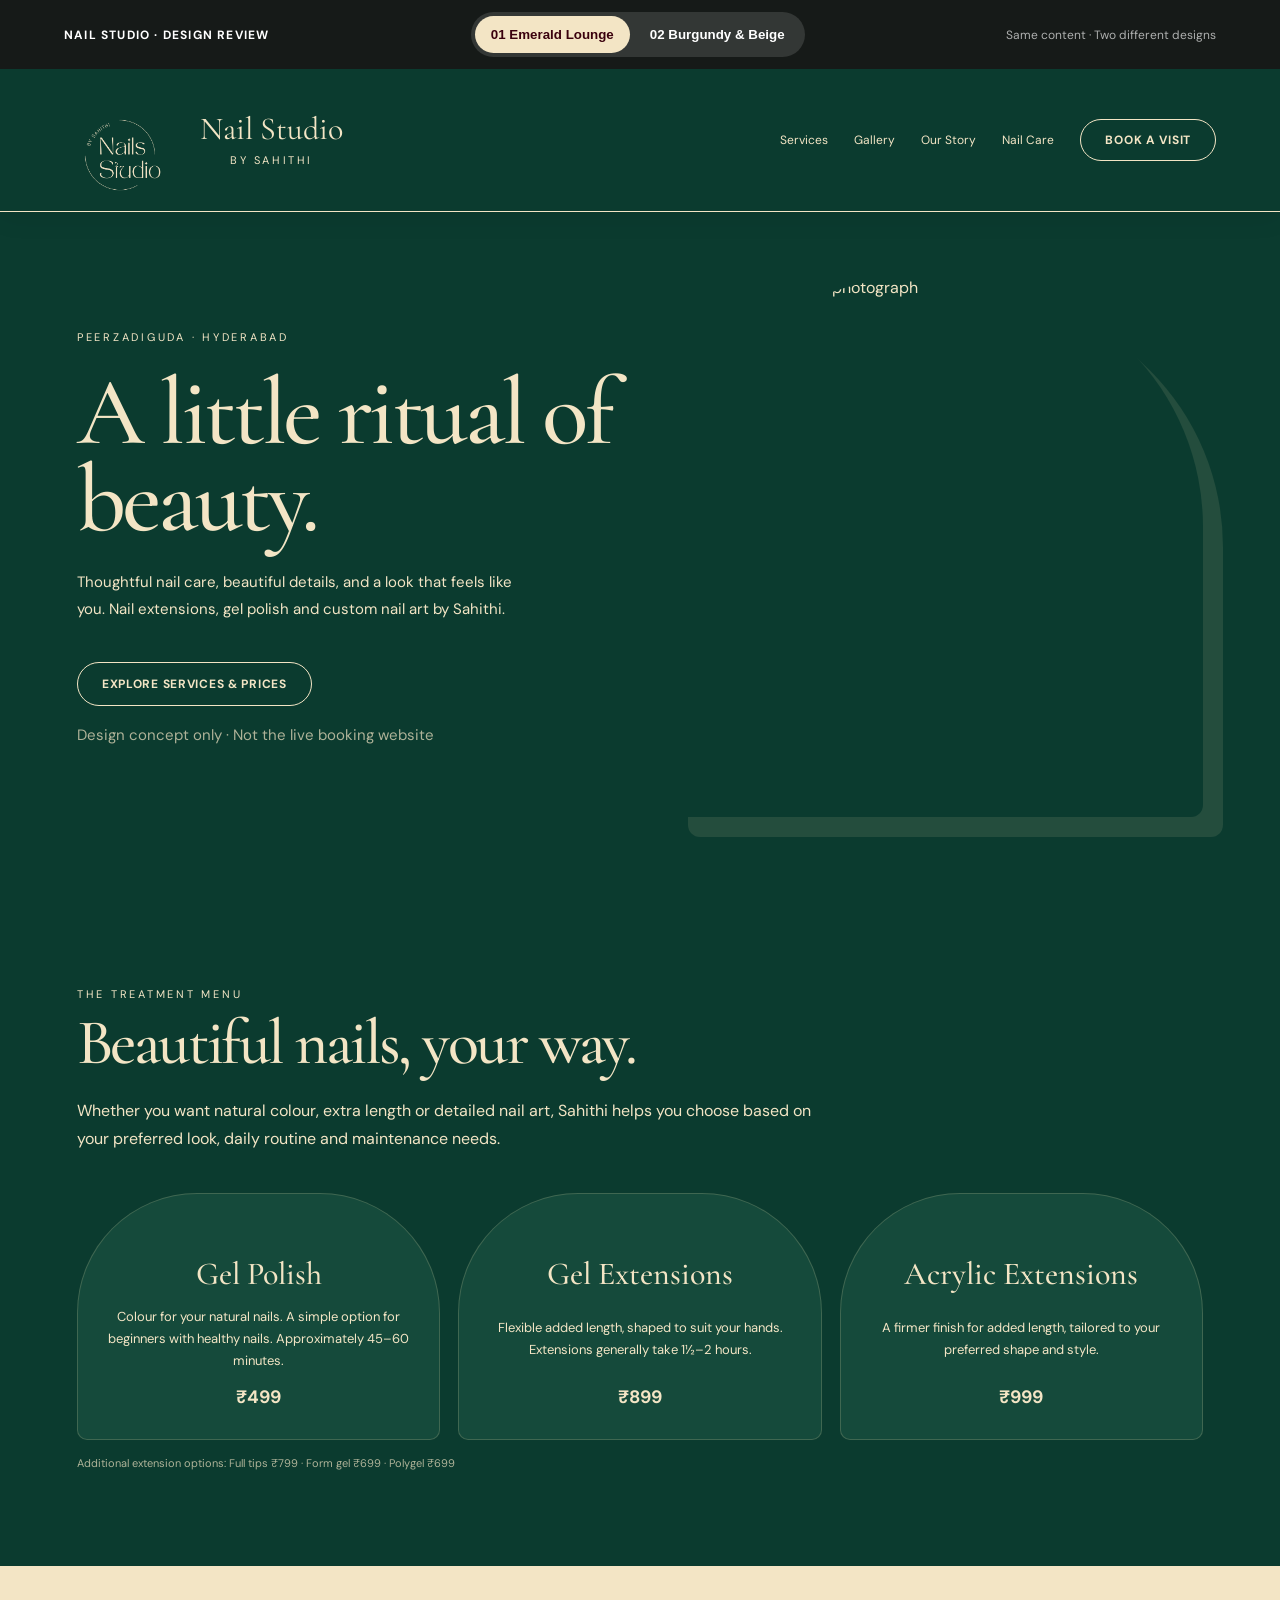
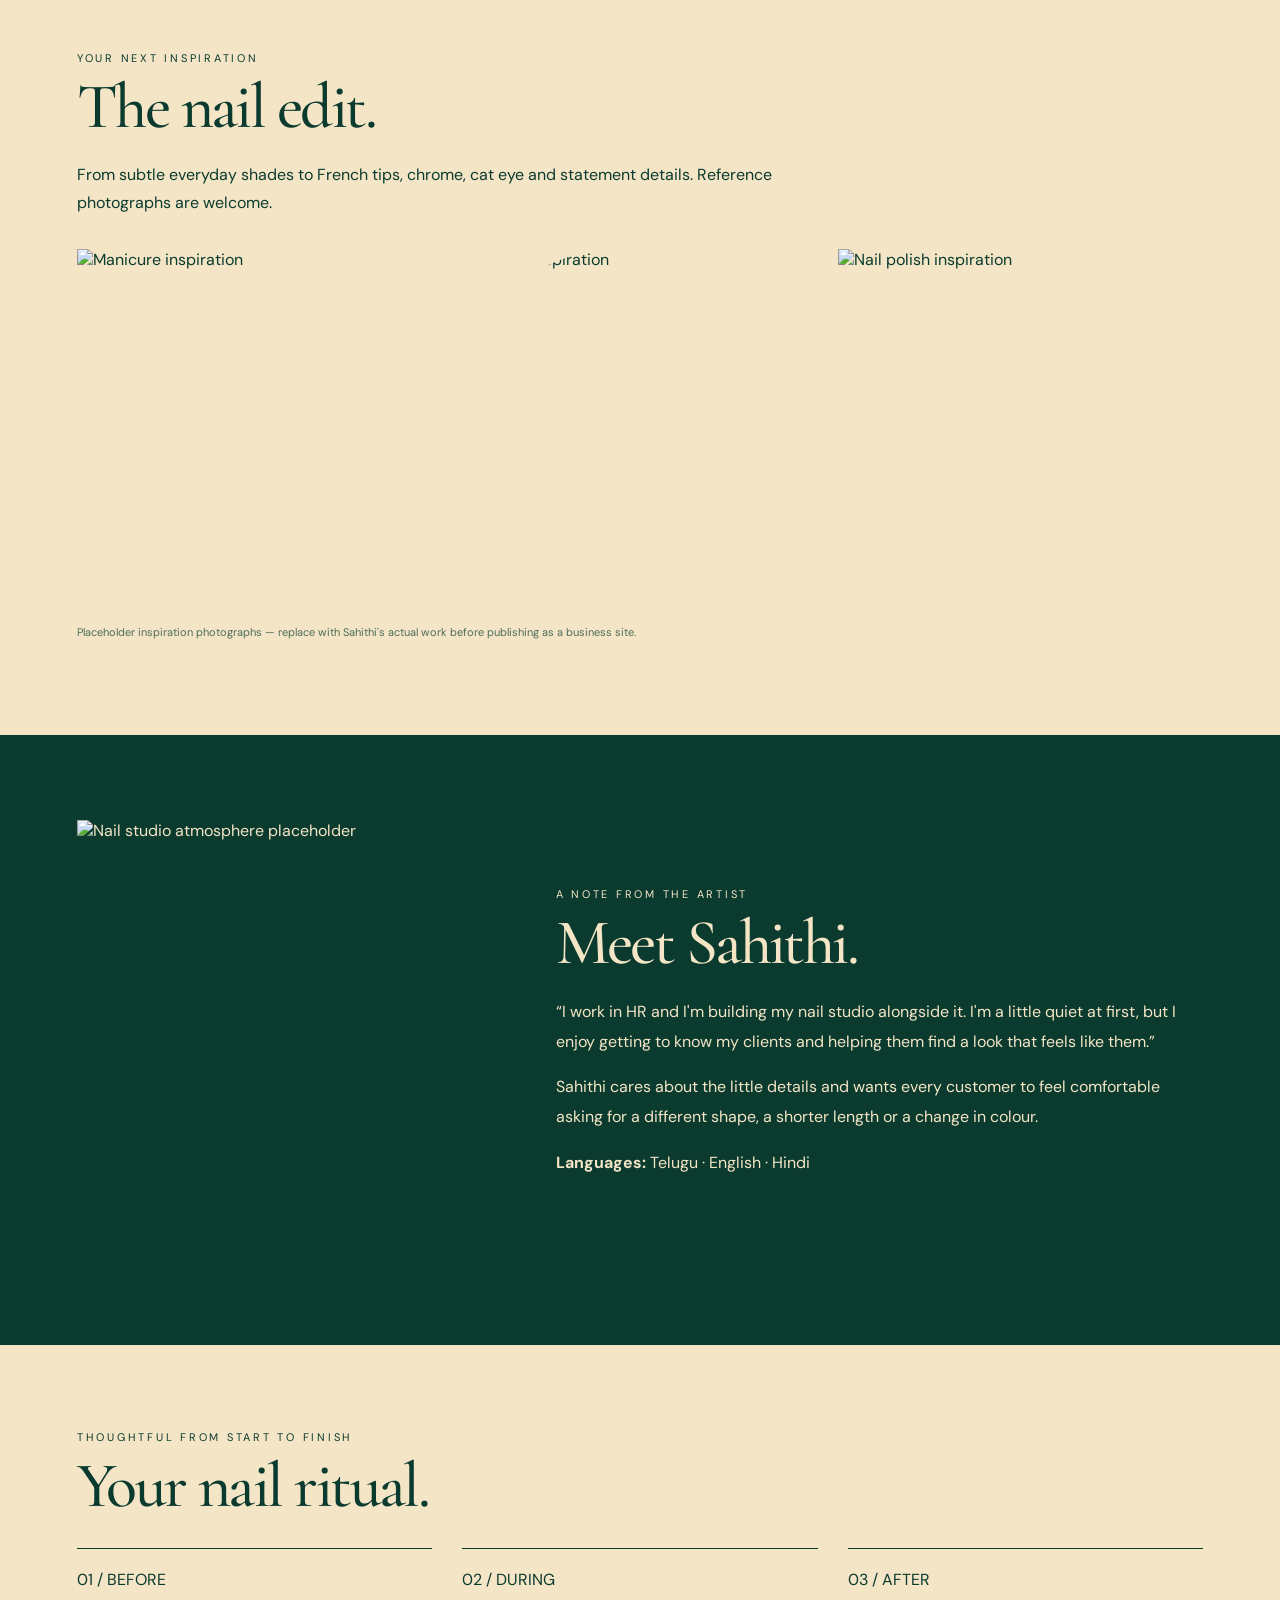
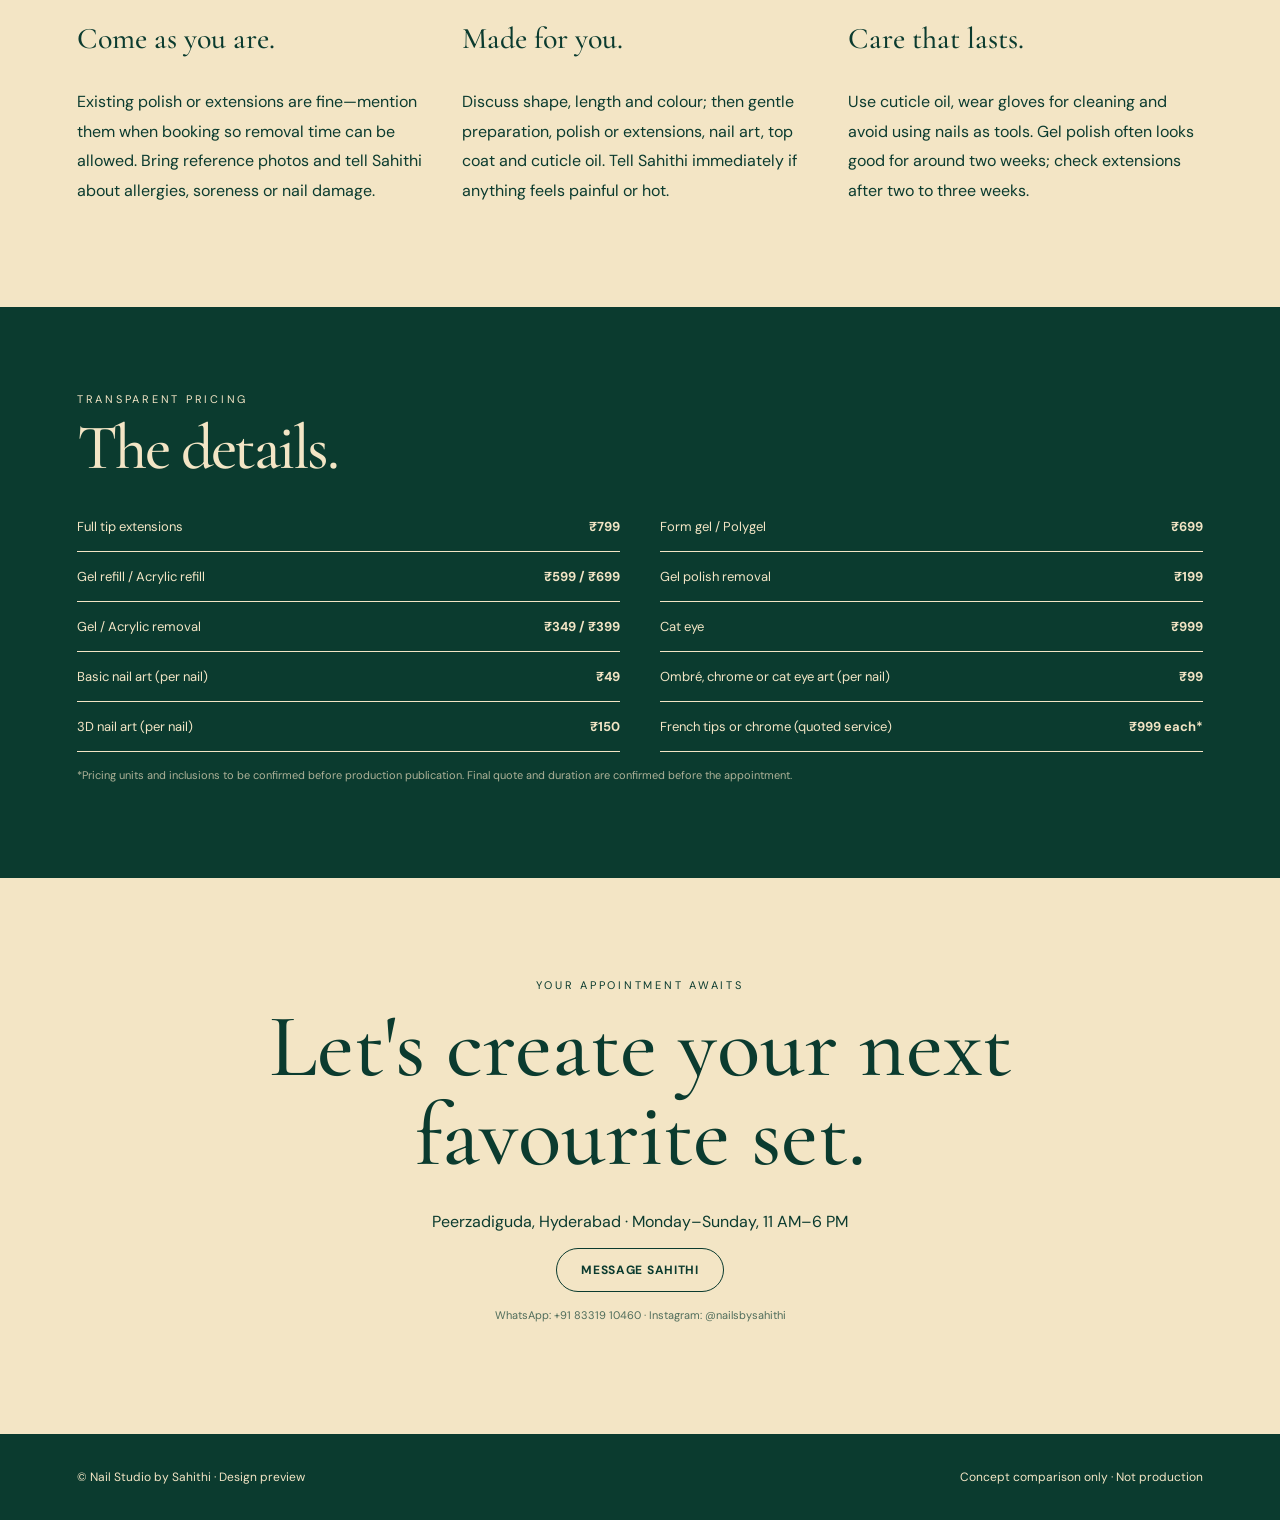
==== previews/index.html @ cab89ef7 "Make horizontal sticky header scale naturally with full logo size" ====
<!doctype html>
<html lang="en"><head><meta charset="utf-8"><meta name="viewport" content="width=device-width,initial-scale=1"><title>Nail Studio by Sahithi — Two Design Directions</title><link href="https://fonts.googleapis.com/css2?family=DM+Sans:wght@400;500;600;700&family=Manrope:wght@400;600;700&family=Cormorant+Garamond:wght@400;500;600;700&family=Playfair+Display:wght@400;500;600&display=swap" rel="stylesheet"><style>
:root{scroll-behavior:smooth}*{box-sizing:border-box}body{margin:0;font-family:'DM Sans',sans-serif}button,a{cursor:pointer}a{text-decoration:none;color:inherit}.toolbar{position:sticky;top:0;z-index:20;background:#161a18;color:#fff;display:flex;align-items:center;justify-content:space-between;gap:14px;padding:12px 5%;font-size:12px}.toolbar strong{letter-spacing:.1em}.switch{display:flex;background:#ffffff20;border-radius:40px;padding:4px;gap:4px}.switch button{border:0;border-radius:40px;padding:11px 16px;background:transparent;color:#fff;font-weight:600}.switch button.active{background:#f3e5c5;color:#3a010d}.notice{opacity:.65}.site{transition:background .3s;color:var(--ink);background:var(--bg)}.site.emerald{--bg:#0b3b2f;--ink:#f3e5c5;--surface:#154a3b;--accent:#fbe6b7;--contrast:#0b3b2f;--paper:#f3e5c5;--head:'Cormorant Garamond',serif}.site.burgundy{--bg:#f3e5c5;--ink:#560b19;--surface:#fbe6b7;--accent:#560b19;--contrast:#f3e5c5;--paper:#fbe6b7;--head:'Playfair Display',serif}.nav{position:sticky;top:60px;z-index:15;background:var(--bg);display:flex;align-items:center;justify-content:space-between;gap:16px;padding:30px 6%;min-height:112px;border-bottom:1px solid currentColor;box-shadow:0 7px 24px #00000012}.brand{display:flex;align-items:center;gap:14px;font-family:var(--head);font-size:32px;line-height:1}.brand-logo-frame{width:90px;height:90px;flex:none;overflow:visible;border-radius:50%;display:grid;place-items:center}.brand-logo{width:100%;height:100%;object-fit:contain;transform:none}.burgundy .brand-logo-frame{background:#560b19;border-radius:50%;padding:8px}.brand-text{display:block}.brand small{display:block;font:10px 'DM Sans',sans-serif;letter-spacing:.34em;text-align:center;margin-top:8px}.navlinks{display:flex;gap:26px;align-items:center;font-size:12px}.pill{display:inline-block;border:1px solid currentColor;border-radius:100px;padding:13px 24px;font-size:12px;font-weight:700;letter-spacing:.06em}.hero{display:grid;grid-template-columns:1fr 1fr;min-height:620px;align-items:center;gap:5%;padding:65px 6% 85px}.eyebrow{font-size:11px;letter-spacing:.25em;text-transform:uppercase}.hero h1{font-family:var(--head);font-weight:500;font-size:clamp(64px,7.5vw,130px);line-height:.9;letter-spacing:-.035em;margin:26px 0}.hero p{line-height:1.8;max-width:450px;font-size:15px}.hero img{width:100%;height:540px;object-fit:cover}.hero .pill{margin-top:24px}.emerald .hero img{border-radius:250px 250px 12px 12px;box-shadow:20px 20px 0 #fbe6b71a}.burgundy .hero{grid-template-columns:1.1fr .9fr}.burgundy .hero img{border-radius:160px 160px 0 0;transform:rotate(2deg)}.burgundy .hero h1{font-size:clamp(60px,6.5vw,110px)}.section{padding:85px 6%}.section h2{font:500 clamp(44px,5vw,80px)/1 var(--head);margin:10px 0 22px}.intro{max-width:750px;line-height:1.75}.cards{display:grid;grid-template-columns:repeat(3,1fr);gap:18px;margin-top:40px}.card{padding:30px;min-height:220px;background:var(--surface);display:flex;flex-direction:column;justify-content:space-between}.card h3{font:500 32px var(--head);margin:0}.card p{font-size:13px;line-height:1.7}.card b{font-size:18px}.emerald .card{border:1px solid #fbe6b72e;border-radius:120px 120px 10px 10px;text-align:center;padding-top:60px}.burgundy .card{border-left:3px solid #560b19}.contrast{background:var(--paper);color:var(--contrast)}.emerald .contrast{--contrast:#0b3b2f}.burgundy .contrast{--contrast:#560b19}.gallery{display:grid;grid-template-columns:1fr 1fr 1fr;gap:16px;margin-top:32px}.gallery img{width:100%;height:360px;object-fit:cover}.emerald .gallery img:nth-child(2){border-radius:160px 160px 0 0}.burgundy .gallery img:nth-child(2){margin-top:40px}.about{display:grid;grid-template-columns:.75fr 1.25fr;gap:8%;align-items:center}.about img{width:100%;height:440px;object-fit:cover}.about p,.guide p{line-height:1.85}.guide{display:grid;grid-template-columns:repeat(3,1fr);gap:30px;margin-top:30px}.guide article{border-top:1px solid currentColor;padding-top:20px}.guide h3{font:500 30px var(--head)}.price-table{display:grid;grid-template-columns:1fr 1fr;gap:0 40px}.price-table div{padding:16px 0;border-bottom:1px solid currentColor;display:flex;justify-content:space-between;gap:15px;font-size:13px}.cta{text-align:center;padding:100px 6%}.cta h2{font:500 clamp(55px,7vw,110px)/1 var(--head);margin:10px auto 30px;max-width:850px}.footer{padding:35px 6%;border-top:1px solid currentColor;display:flex;justify-content:space-between;font-size:12px;gap:20px}.emerald .pill:hover{background:#fbe6b7;color:#0b3b2f}.burgundy .pill:hover{background:#560b19;color:#f3e5c5}.emerald .section h2{letter-spacing:-.04em}.burgundy .eyebrow{font-weight:700}.burgundy .section h2{letter-spacing:-.06em}.preview-note{font-size:11px;opacity:.7;margin-top:16px}@media(max-width:760px){.toolbar{flex-wrap:wrap;justify-content:center}.notice{display:none}.navlinks a:not(.pill){display:none}.nav{top:94px;padding:14px 5%;min-height:112px}.brand{font-size:23px;gap:8px}.brand-logo-frame{width:82px;height:82px}.brand-logo{transform:none}.hero{grid-template-columns:1fr!important;padding:50px 5%;gap:35px}.hero h1{font-size:66px!important}.hero img{height:400px;transform:none!important}.section{padding:60px 5%}.cards,.gallery,.guide,.price-table,.about{grid-template-columns:1fr}.gallery img{height:300px}.gallery img:nth-child(2){margin:0}.footer{flex-direction:column}.card{min-height:170px}.emerald .card{border-radius:40px 40px 8px 8px;padding-top:25px}.about img{height:320px}}
.brand-logo-frame{width:116px;height:116px;flex:none;overflow:visible;display:grid;place-items:center;border-radius:50%}.brand-logo{display:block;width:100%;height:100%;object-fit:contain;transform:none}.burgundy .brand-logo-frame{background:#560b19;padding:10px}.nav{min-height:150px}.brand{gap:18px}@media(max-width:760px){.nav{top:94px;display:flex;flex-direction:column;justify-content:center;align-items:center;gap:16px;padding:20px 5% 24px;min-height:0}.brand{display:flex;flex-direction:column;align-items:center;gap:10px;text-align:center;font-size:27px}.brand-logo-frame{width:150px;height:150px}.brand-text{text-align:center}.brand small{text-align:center;margin-top:8px}.navlinks{display:flex;justify-content:center;width:100%}.navlinks .pill{padding:12px 28px;white-space:nowrap}.burgundy .brand-logo-frame{padding:12px}.site .hero{scroll-margin-top:110px}}/* Header proportions: logo is the sizing reference */.site .nav{position:sticky;top:0;z-index:15;display:flex;flex-direction:row;align-items:center;justify-content:space-between;gap:clamp(8px,2vw,22px);height:auto;min-height:0;padding:12px 5%;background:var(--bg)}.site .brand{display:flex;flex-direction:row;align-items:center;gap:clamp(8px,2vw,18px);min-width:0;text-align:left;font-size:clamp(19px,2.6vw,32px)}.site .brand-logo-frame{width:clamp(82px,10vw,118px);height:clamp(82px,10vw,118px);flex-shrink:0;display:grid;place-items:center;overflow:visible;border-radius:50%}.site .brand-logo{width:100%;height:100%;display:block;object-fit:contain;transform:none}.site .brand-text{display:block;min-width:0;text-align:left}.site .brand small{text-align:center;letter-spacing:.23em;font-size:clamp(8px,1vw,11px)}.site .navlinks{width:auto;display:flex;align-items:center;justify-content:flex-end;flex-shrink:0}.site .navlinks .pill{white-space:nowrap;padding:12px clamp(12px,2vw,24px);font-size:clamp(10px,1vw,12px)}.site.burgundy .brand-logo-frame{background:#560b19;padding:9px}@media(max-width:760px){.site .nav{padding:12px 4%;gap:8px}.site .brand{gap:8px;font-size:clamp(18px,4.6vw,25px)}.site .brand-logo-frame{width:clamp(76px,23vw,105px);height:clamp(76px,23vw,105px)}.site .brand small{font-size:8px;letter-spacing:.18em;margin-top:6px}.site .navlinks .pill{padding:11px 10px;font-size:10px;white-space:normal;max-width:118px;text-align:center;line-height:1.25}.site.burgundy .brand-logo-frame{padding:7px}}@media(max-width:390px){.site .brand{font-size:17px}.site .brand-logo-frame{width:74px;height:74px}.site .navlinks .pill{max-width:95px;padding:10px 7px}}</style></head><body><div class="toolbar"><strong>NAIL STUDIO · DESIGN REVIEW</strong><div class="switch"><button id="emerald" class="active" onclick="choose('emerald')">01 Emerald Lounge</button><button id="burgundy" onclick="choose('burgundy')">02 Burgundy & Beige</button></div><span class="notice">Same content · Two different designs</span></div><main id="site" class="site emerald">
<header class="nav"><a href="#top" class="brand"><span class="brand-logo-frame"><img class="brand-logo" src="assets/sahithi-logo.PNG" alt="Nail Studio by Sahithi logo" onerror="this.parentElement.style.display='none'"></span><span class="brand-text">Nail Studio<small>BY SAHITHI</small></span></a><nav class="navlinks"><a href="#services">Services</a><a href="#gallery">Gallery</a><a href="#about">Our Story</a><a href="#care">Nail Care</a><a class="pill" href="#booking">BOOK A VISIT</a></nav></header>
<section class="hero" id="top"><div><div class="eyebrow">Peerzadiguda · Hyderabad</div><h1 id="heroTitle">A little ritual of beauty.</h1><p>Thoughtful nail care, beautiful details, and a look that feels like you. Nail extensions, gel polish and custom nail art by Sahithi.</p><a class="pill" href="#services">EXPLORE SERVICES & PRICES</a><p class="preview-note">Design concept only · Not the live booking website</p></div><img id="heroImage" alt="Editorial nail design photograph" src="https://images.unsplash.com/photo-1604654894610-df63bc536371?w=1000&auto=format&fit=crop&q=85"></section>
<section class="section" id="services"><div class="eyebrow">The treatment menu</div><h2>Beautiful nails, your way.</h2><p class="intro">Whether you want natural colour, extra length or detailed nail art, Sahithi helps you choose based on your preferred look, daily routine and maintenance needs.</p><div class="cards"><article class="card"><h3>Gel Polish</h3><p>Colour for your natural nails. A simple option for beginners with healthy nails. Approximately 45–60 minutes.</p><b>₹499</b></article><article class="card"><h3>Gel Extensions</h3><p>Flexible added length, shaped to suit your hands. Extensions generally take 1½–2 hours.</p><b>₹899</b></article><article class="card"><h3>Acrylic Extensions</h3><p>A firmer finish for added length, tailored to your preferred shape and style.</p><b>₹999</b></article></div><p class="preview-note">Additional extension options: Full tips ₹799 · Form gel ₹699 · Polygel ₹699</p></section>
<section class="section contrast" id="gallery"><div class="eyebrow">Your next inspiration</div><h2>The nail edit.</h2><p class="intro">From subtle everyday shades to French tips, chrome, cat eye and statement details. Reference photographs are welcome.</p><div class="gallery"><img loading="lazy" alt="Manicure inspiration" src="https://images.unsplash.com/photo-1610992015732-2449b76344bc?w=700&auto=format&fit=crop&q=80"><img loading="lazy" alt="Nail art inspiration" src="https://images.unsplash.com/photo-1632345031435-8727f6897d53?w=700&auto=format&fit=crop&q=80"><img loading="lazy" alt="Nail polish inspiration" src="https://images.unsplash.com/photo-1604654894610-df63bc536371?w=700&auto=format&fit=crop&q=80"></div><p class="preview-note">Placeholder inspiration photographs — replace with Sahithi's actual work before publishing as a business site.</p></section>
<section class="section about" id="about"><img loading="lazy" alt="Nail studio atmosphere placeholder" src="https://images.unsplash.com/photo-1519014816548-bf5fe059798b?w=900&auto=format&fit=crop&q=80"><div><div class="eyebrow">A note from the artist</div><h2>Meet Sahithi.</h2><p>“I work in HR and I'm building my nail studio alongside it. I'm a little quiet at first, but I enjoy getting to know my clients and helping them find a look that feels like them.”</p><p>Sahithi cares about the little details and wants every customer to feel comfortable asking for a different shape, a shorter length or a change in colour.</p><p><strong>Languages:</strong> Telugu · English · Hindi</p></div></section>
<section class="section contrast" id="care"><div class="eyebrow">Thoughtful from start to finish</div><h2>Your nail ritual.</h2><div class="guide"><article><span>01 / BEFORE</span><h3>Come as you are.</h3><p>Existing polish or extensions are fine—mention them when booking so removal time can be allowed. Bring reference photos and tell Sahithi about allergies, soreness or nail damage.</p></article><article><span>02 / DURING</span><h3>Made for you.</h3><p>Discuss shape, length and colour; then gentle preparation, polish or extensions, nail art, top coat and cuticle oil. Tell Sahithi immediately if anything feels painful or hot.</p></article><article><span>03 / AFTER</span><h3>Care that lasts.</h3><p>Use cuticle oil, wear gloves for cleaning and avoid using nails as tools. Gel polish often looks good for around two weeks; check extensions after two to three weeks.</p></article></div></section>
<section class="section" id="prices"><div class="eyebrow">Transparent pricing</div><h2>The details.</h2><div class="price-table"><div><span>Full tip extensions</span><b>₹799</b></div><div><span>Form gel / Polygel</span><b>₹699</b></div><div><span>Gel refill / Acrylic refill</span><b>₹599 / ₹699</b></div><div><span>Gel polish removal</span><b>₹199</b></div><div><span>Gel / Acrylic removal</span><b>₹349 / ₹399</b></div><div><span>Cat eye</span><b>₹999</b></div><div><span>Basic nail art (per nail)</span><b>₹49</b></div><div><span>Ombré, chrome or cat eye art (per nail)</span><b>₹99</b></div><div><span>3D nail art (per nail)</span><b>₹150</b></div><div><span>French tips or chrome (quoted service)</span><b>₹999 each*</b></div></div><p class="preview-note">*Pricing units and inclusions to be confirmed before production publication. Final quote and duration are confirmed before the appointment.</p></section>
<section class="cta contrast" id="booking"><div class="eyebrow">Your appointment awaits</div><h2>Let's create your next favourite set.</h2><p>Peerzadiguda, Hyderabad · Monday–Sunday, 11 AM–6 PM</p><a class="pill" href="https://wa.me/918331910460?text=Hi%20Sahithi%2C%20I%27d%20like%20to%20enquire%20about%20a%20nail%20appointment." target="_blank" rel="noopener">MESSAGE SAHITHI</a><p class="preview-note">WhatsApp: +91 83319 10460 · Instagram: @nailsbysahithi</p></section>
<footer class="footer"><span>© Nail Studio by Sahithi · Design preview</span><span>Concept comparison only · Not production</span></footer></main><script>
function choose(theme){document.getElementById('site').className='site '+theme;document.getElementById('emerald').classList.toggle('active',theme==='emerald');document.getElementById('burgundy').classList.toggle('active',theme==='burgundy');document.getElementById('heroTitle').textContent=theme==='emerald'?'A little ritual of beauty.':'The art of beautiful nails.';document.getElementById('heroImage').src=theme==='emerald'?'https://images.unsplash.com/photo-1604654894610-df63bc536371?w=1000&auto=format&fit=crop&q=85':'https://images.unsplash.com/photo-1632345031435-8727f6897d53?w=1000&auto=format&fit=crop&q=85';location.hash=theme==='emerald'?'emerald-preview':'burgundy-preview';window.scrollTo({top:0,behavior:'smooth'})}if(location.hash.includes('burgundy'))choose('burgundy');
</script></body></html>
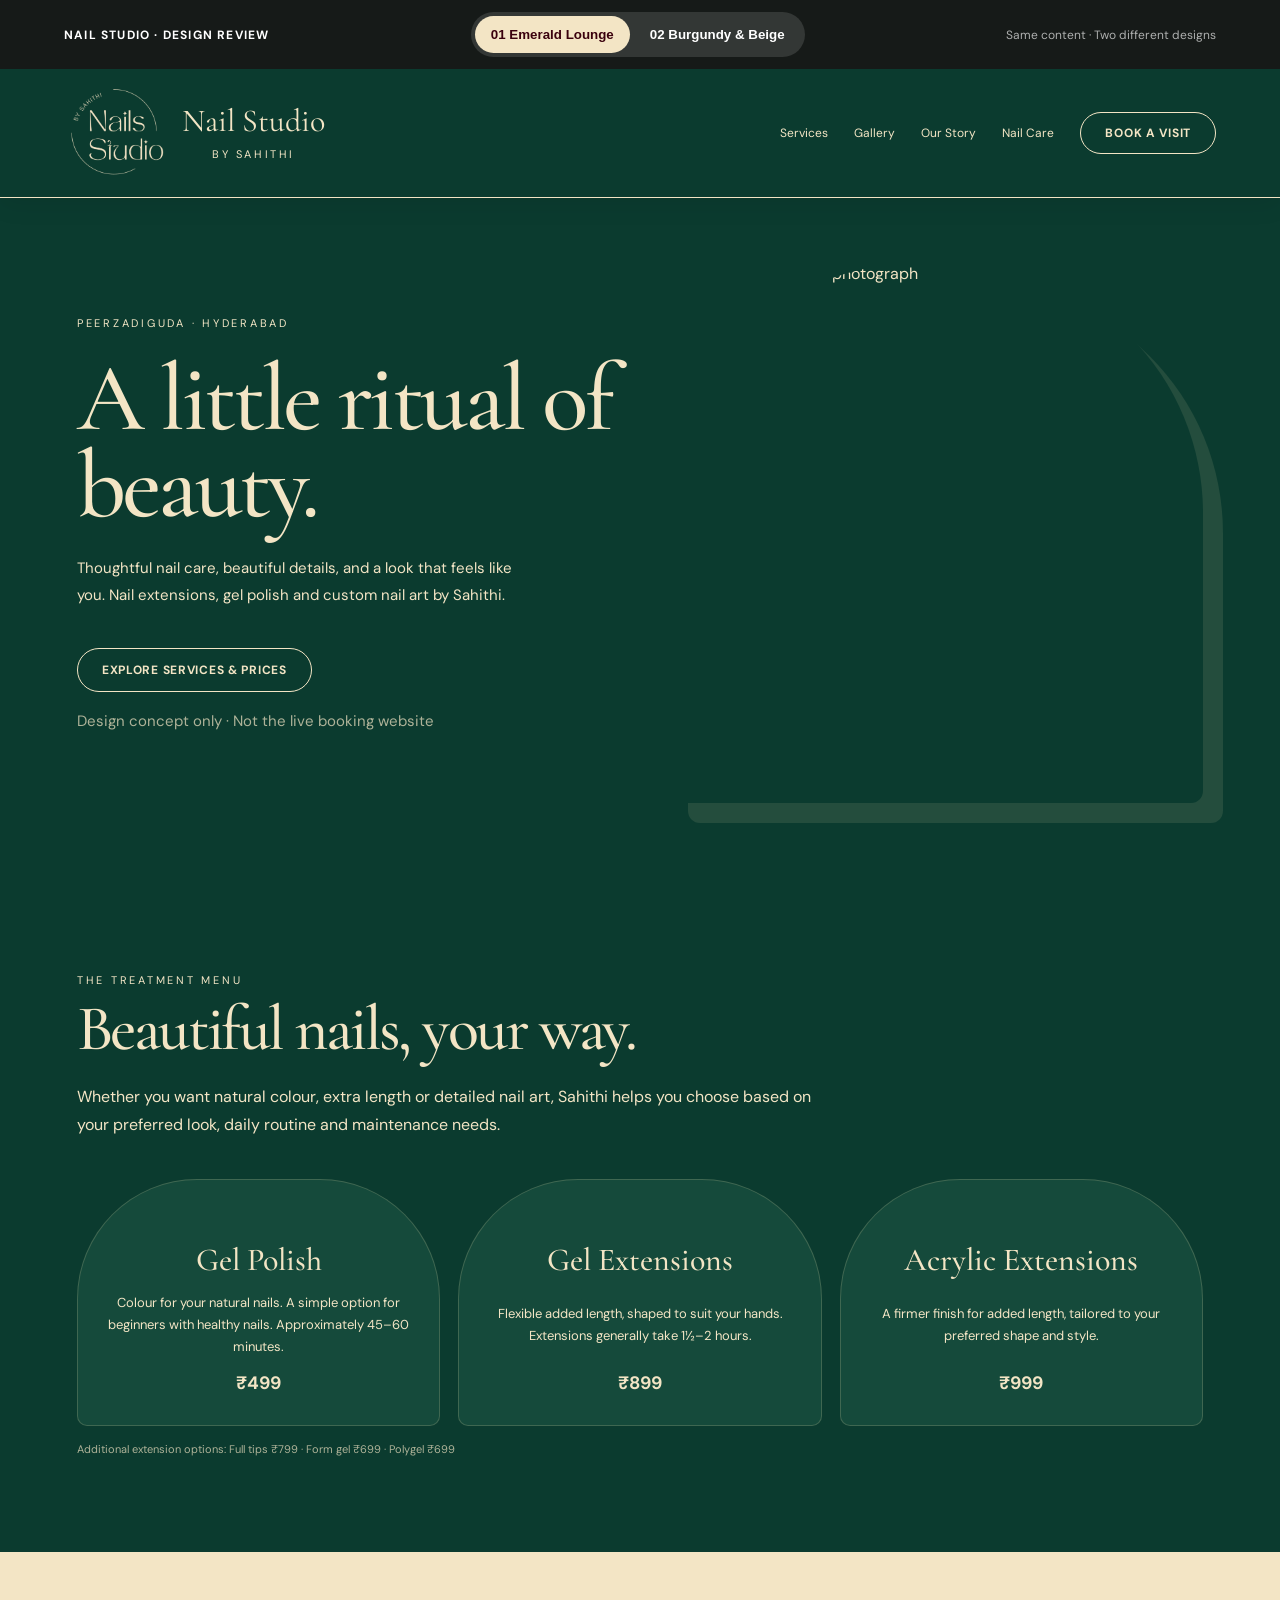
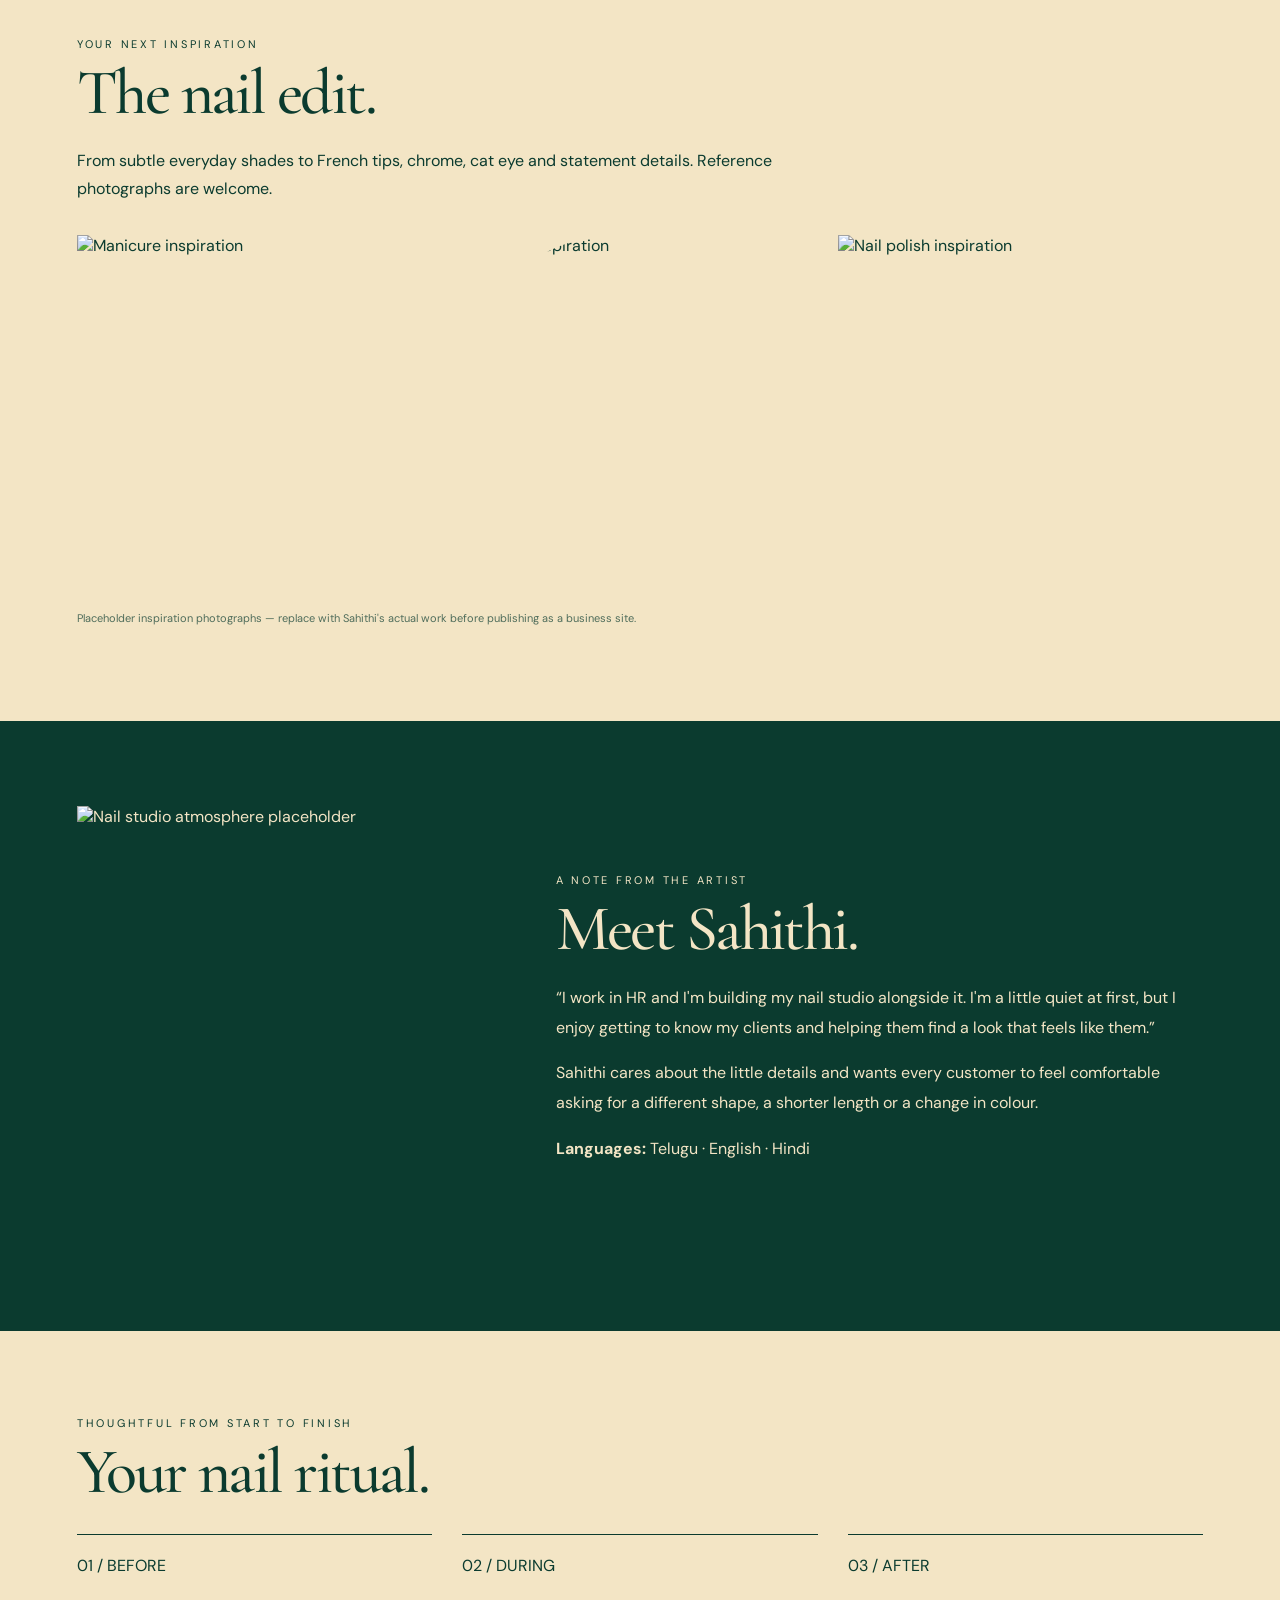
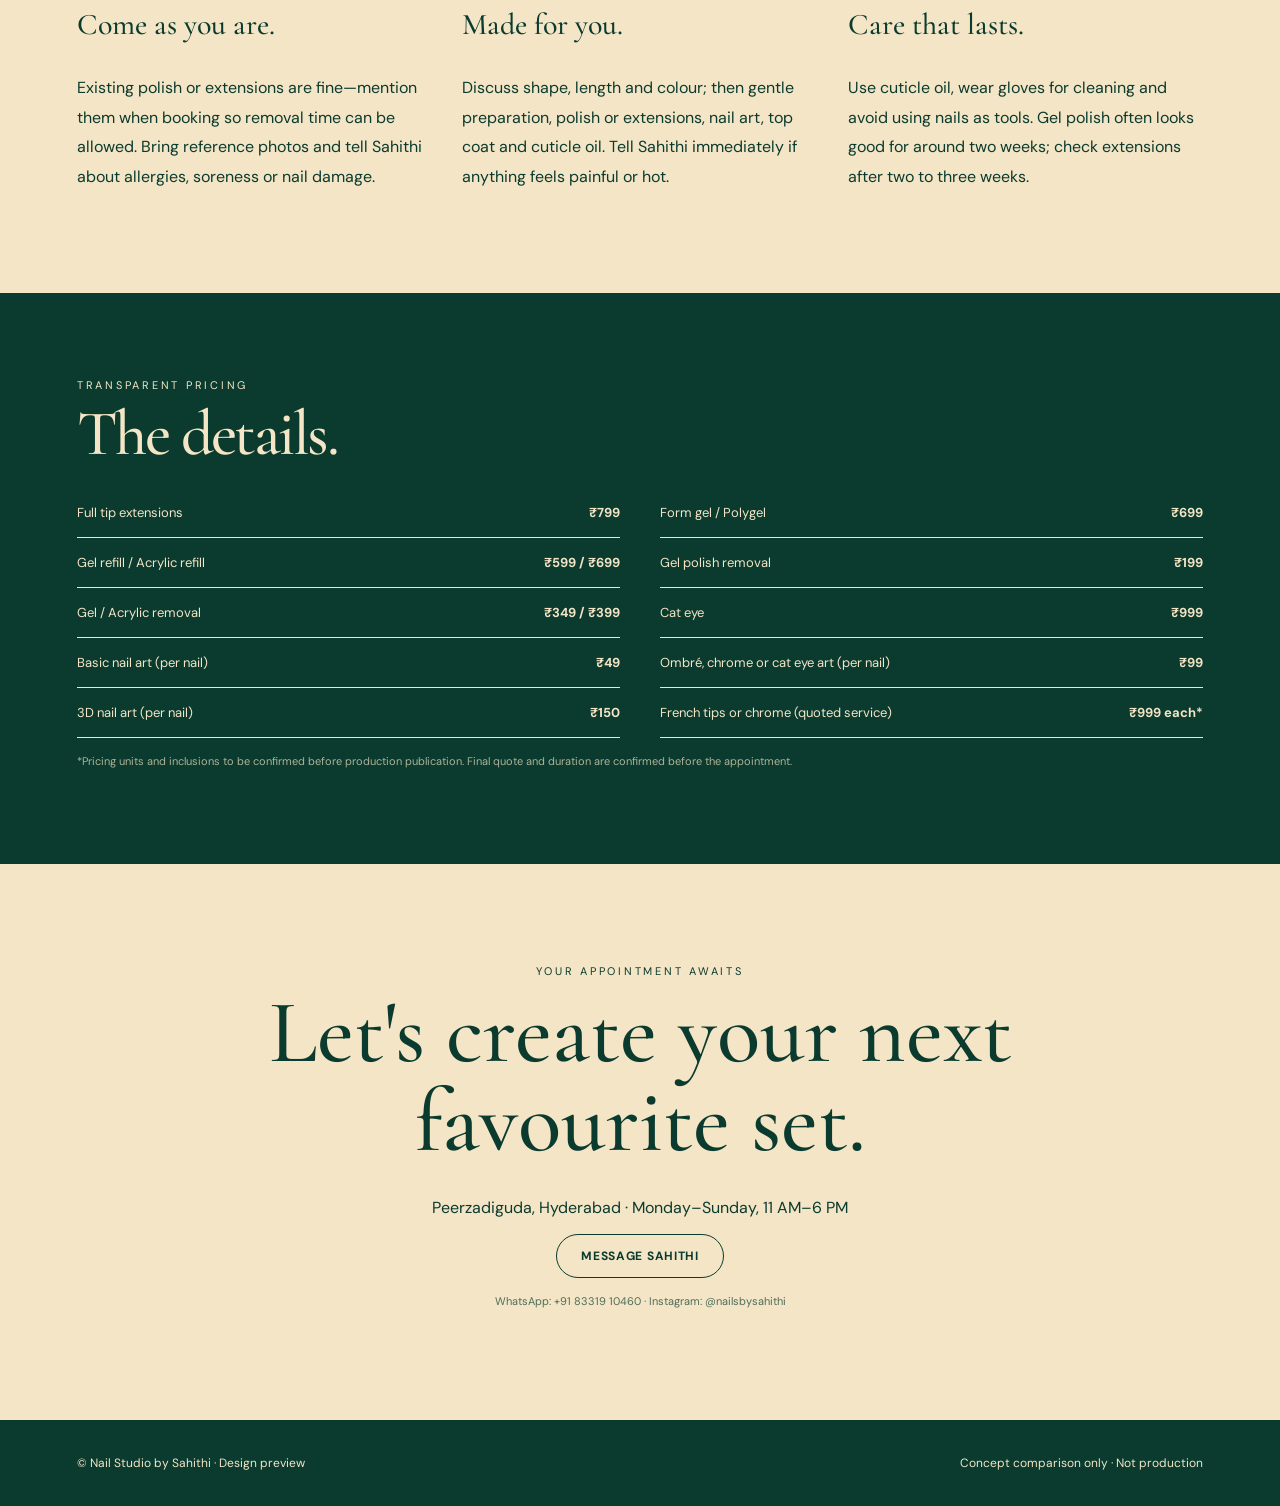
==== commit d1bb00aa: "Align logo and wordmark on same centered header axis" ====
--- a/previews/index.html
+++ b/previews/index.html
@@ -1,7 +1,7 @@
 <!doctype html>
 <html lang="en"><head><meta charset="utf-8"><meta name="viewport" content="width=device-width,initial-scale=1"><title>Nail Studio by Sahithi — Two Design Directions</title><link href="https://fonts.googleapis.com/css2?family=DM+Sans:wght@400;500;600;700&family=Manrope:wght@400;600;700&family=Cormorant+Garamond:wght@400;500;600;700&family=Playfair+Display:wght@400;500;600&display=swap" rel="stylesheet"><style>
 :root{scroll-behavior:smooth}*{box-sizing:border-box}body{margin:0;font-family:'DM Sans',sans-serif}button,a{cursor:pointer}a{text-decoration:none;color:inherit}.toolbar{position:sticky;top:0;z-index:20;background:#161a18;color:#fff;display:flex;align-items:center;justify-content:space-between;gap:14px;padding:12px 5%;font-size:12px}.toolbar strong{letter-spacing:.1em}.switch{display:flex;background:#ffffff20;border-radius:40px;padding:4px;gap:4px}.switch button{border:0;border-radius:40px;padding:11px 16px;background:transparent;color:#fff;font-weight:600}.switch button.active{background:#f3e5c5;color:#3a010d}.notice{opacity:.65}.site{transition:background .3s;color:var(--ink);background:var(--bg)}.site.emerald{--bg:#0b3b2f;--ink:#f3e5c5;--surface:#154a3b;--accent:#fbe6b7;--contrast:#0b3b2f;--paper:#f3e5c5;--head:'Cormorant Garamond',serif}.site.burgundy{--bg:#f3e5c5;--ink:#560b19;--surface:#fbe6b7;--accent:#560b19;--contrast:#f3e5c5;--paper:#fbe6b7;--head:'Playfair Display',serif}.nav{position:sticky;top:60px;z-index:15;background:var(--bg);display:flex;align-items:center;justify-content:space-between;gap:16px;padding:30px 6%;min-height:112px;border-bottom:1px solid currentColor;box-shadow:0 7px 24px #00000012}.brand{display:flex;align-items:center;gap:14px;font-family:var(--head);font-size:32px;line-height:1}.brand-logo-frame{width:90px;height:90px;flex:none;overflow:visible;border-radius:50%;display:grid;place-items:center}.brand-logo{width:100%;height:100%;object-fit:contain;transform:none}.burgundy .brand-logo-frame{background:#560b19;border-radius:50%;padding:8px}.brand-text{display:block}.brand small{display:block;font:10px 'DM Sans',sans-serif;letter-spacing:.34em;text-align:center;margin-top:8px}.navlinks{display:flex;gap:26px;align-items:center;font-size:12px}.pill{display:inline-block;border:1px solid currentColor;border-radius:100px;padding:13px 24px;font-size:12px;font-weight:700;letter-spacing:.06em}.hero{display:grid;grid-template-columns:1fr 1fr;min-height:620px;align-items:center;gap:5%;padding:65px 6% 85px}.eyebrow{font-size:11px;letter-spacing:.25em;text-transform:uppercase}.hero h1{font-family:var(--head);font-weight:500;font-size:clamp(64px,7.5vw,130px);line-height:.9;letter-spacing:-.035em;margin:26px 0}.hero p{line-height:1.8;max-width:450px;font-size:15px}.hero img{width:100%;height:540px;object-fit:cover}.hero .pill{margin-top:24px}.emerald .hero img{border-radius:250px 250px 12px 12px;box-shadow:20px 20px 0 #fbe6b71a}.burgundy .hero{grid-template-columns:1.1fr .9fr}.burgundy .hero img{border-radius:160px 160px 0 0;transform:rotate(2deg)}.burgundy .hero h1{font-size:clamp(60px,6.5vw,110px)}.section{padding:85px 6%}.section h2{font:500 clamp(44px,5vw,80px)/1 var(--head);margin:10px 0 22px}.intro{max-width:750px;line-height:1.75}.cards{display:grid;grid-template-columns:repeat(3,1fr);gap:18px;margin-top:40px}.card{padding:30px;min-height:220px;background:var(--surface);display:flex;flex-direction:column;justify-content:space-between}.card h3{font:500 32px var(--head);margin:0}.card p{font-size:13px;line-height:1.7}.card b{font-size:18px}.emerald .card{border:1px solid #fbe6b72e;border-radius:120px 120px 10px 10px;text-align:center;padding-top:60px}.burgundy .card{border-left:3px solid #560b19}.contrast{background:var(--paper);color:var(--contrast)}.emerald .contrast{--contrast:#0b3b2f}.burgundy .contrast{--contrast:#560b19}.gallery{display:grid;grid-template-columns:1fr 1fr 1fr;gap:16px;margin-top:32px}.gallery img{width:100%;height:360px;object-fit:cover}.emerald .gallery img:nth-child(2){border-radius:160px 160px 0 0}.burgundy .gallery img:nth-child(2){margin-top:40px}.about{display:grid;grid-template-columns:.75fr 1.25fr;gap:8%;align-items:center}.about img{width:100%;height:440px;object-fit:cover}.about p,.guide p{line-height:1.85}.guide{display:grid;grid-template-columns:repeat(3,1fr);gap:30px;margin-top:30px}.guide article{border-top:1px solid currentColor;padding-top:20px}.guide h3{font:500 30px var(--head)}.price-table{display:grid;grid-template-columns:1fr 1fr;gap:0 40px}.price-table div{padding:16px 0;border-bottom:1px solid currentColor;display:flex;justify-content:space-between;gap:15px;font-size:13px}.cta{text-align:center;padding:100px 6%}.cta h2{font:500 clamp(55px,7vw,110px)/1 var(--head);margin:10px auto 30px;max-width:850px}.footer{padding:35px 6%;border-top:1px solid currentColor;display:flex;justify-content:space-between;font-size:12px;gap:20px}.emerald .pill:hover{background:#fbe6b7;color:#0b3b2f}.burgundy .pill:hover{background:#560b19;color:#f3e5c5}.emerald .section h2{letter-spacing:-.04em}.burgundy .eyebrow{font-weight:700}.burgundy .section h2{letter-spacing:-.06em}.preview-note{font-size:11px;opacity:.7;margin-top:16px}@media(max-width:760px){.toolbar{flex-wrap:wrap;justify-content:center}.notice{display:none}.navlinks a:not(.pill){display:none}.nav{top:94px;padding:14px 5%;min-height:112px}.brand{font-size:23px;gap:8px}.brand-logo-frame{width:82px;height:82px}.brand-logo{transform:none}.hero{grid-template-columns:1fr!important;padding:50px 5%;gap:35px}.hero h1{font-size:66px!important}.hero img{height:400px;transform:none!important}.section{padding:60px 5%}.cards,.gallery,.guide,.price-table,.about{grid-template-columns:1fr}.gallery img{height:300px}.gallery img:nth-child(2){margin:0}.footer{flex-direction:column}.card{min-height:170px}.emerald .card{border-radius:40px 40px 8px 8px;padding-top:25px}.about img{height:320px}}
-.brand-logo-frame{width:116px;height:116px;flex:none;overflow:visible;display:grid;place-items:center;border-radius:50%}.brand-logo{display:block;width:100%;height:100%;object-fit:contain;transform:none}.burgundy .brand-logo-frame{background:#560b19;padding:10px}.nav{min-height:150px}.brand{gap:18px}@media(max-width:760px){.nav{top:94px;display:flex;flex-direction:column;justify-content:center;align-items:center;gap:16px;padding:20px 5% 24px;min-height:0}.brand{display:flex;flex-direction:column;align-items:center;gap:10px;text-align:center;font-size:27px}.brand-logo-frame{width:150px;height:150px}.brand-text{text-align:center}.brand small{text-align:center;margin-top:8px}.navlinks{display:flex;justify-content:center;width:100%}.navlinks .pill{padding:12px 28px;white-space:nowrap}.burgundy .brand-logo-frame{padding:12px}.site .hero{scroll-margin-top:110px}}/* Header proportions: logo is the sizing reference */.site .nav{position:sticky;top:0;z-index:15;display:flex;flex-direction:row;align-items:center;justify-content:space-between;gap:clamp(8px,2vw,22px);height:auto;min-height:0;padding:12px 5%;background:var(--bg)}.site .brand{display:flex;flex-direction:row;align-items:center;gap:clamp(8px,2vw,18px);min-width:0;text-align:left;font-size:clamp(19px,2.6vw,32px)}.site .brand-logo-frame{width:clamp(82px,10vw,118px);height:clamp(82px,10vw,118px);flex-shrink:0;display:grid;place-items:center;overflow:visible;border-radius:50%}.site .brand-logo{width:100%;height:100%;display:block;object-fit:contain;transform:none}.site .brand-text{display:block;min-width:0;text-align:left}.site .brand small{text-align:center;letter-spacing:.23em;font-size:clamp(8px,1vw,11px)}.site .navlinks{width:auto;display:flex;align-items:center;justify-content:flex-end;flex-shrink:0}.site .navlinks .pill{white-space:nowrap;padding:12px clamp(12px,2vw,24px);font-size:clamp(10px,1vw,12px)}.site.burgundy .brand-logo-frame{background:#560b19;padding:9px}@media(max-width:760px){.site .nav{padding:12px 4%;gap:8px}.site .brand{gap:8px;font-size:clamp(18px,4.6vw,25px)}.site .brand-logo-frame{width:clamp(76px,23vw,105px);height:clamp(76px,23vw,105px)}.site .brand small{font-size:8px;letter-spacing:.18em;margin-top:6px}.site .navlinks .pill{padding:11px 10px;font-size:10px;white-space:normal;max-width:118px;text-align:center;line-height:1.25}.site.burgundy .brand-logo-frame{padding:7px}}@media(max-width:390px){.site .brand{font-size:17px}.site .brand-logo-frame{width:74px;height:74px}.site .navlinks .pill{max-width:95px;padding:10px 7px}}</style></head><body><div class="toolbar"><strong>NAIL STUDIO · DESIGN REVIEW</strong><div class="switch"><button id="emerald" class="active" onclick="choose('emerald')">01 Emerald Lounge</button><button id="burgundy" onclick="choose('burgundy')">02 Burgundy & Beige</button></div><span class="notice">Same content · Two different designs</span></div><main id="site" class="site emerald">
+.brand-logo-frame{width:116px;height:116px;flex:none;overflow:visible;display:grid;place-items:center;border-radius:50%}.brand-logo{display:block;width:100%;height:100%;object-fit:contain;transform:none}.burgundy .brand-logo-frame{background:#560b19;padding:10px}.nav{min-height:150px}.brand{gap:18px}@media(max-width:760px){.nav{top:94px;display:flex;flex-direction:column;justify-content:center;align-items:center;gap:16px;padding:20px 5% 24px;min-height:0}.brand{display:flex;flex-direction:column;align-items:center;gap:10px;text-align:center;font-size:27px}.brand-logo-frame{width:150px;height:150px}.brand-text{text-align:center}.brand small{text-align:center;margin-top:8px}.navlinks{display:flex;justify-content:center;width:100%}.navlinks .pill{padding:12px 28px;white-space:nowrap}.burgundy .brand-logo-frame{padding:12px}.site .hero{scroll-margin-top:110px}}/* Header proportions: logo is the sizing reference */.site .nav{position:sticky;top:0;z-index:15;display:flex;flex-direction:row;align-items:center;justify-content:space-between;gap:clamp(8px,2vw,22px);height:auto;min-height:0;padding:12px 5%;background:var(--bg)}.site .brand{display:flex;flex-direction:row;align-items:center;gap:clamp(8px,2vw,18px);min-width:0;text-align:left;font-size:clamp(19px,2.6vw,32px)}.site .brand-logo-frame{width:clamp(82px,10vw,118px);height:clamp(82px,10vw,118px);flex-shrink:0;display:grid;place-items:center;overflow:visible;border-radius:50%}.site .brand-logo{width:100%;height:100%;display:block;object-fit:contain;transform:none}.site .brand-text{display:block;min-width:0;text-align:left}.site .brand small{text-align:center;letter-spacing:.23em;font-size:clamp(8px,1vw,11px)}.site .navlinks{width:auto;display:flex;align-items:center;justify-content:flex-end;flex-shrink:0}.site .navlinks .pill{white-space:nowrap;padding:12px clamp(12px,2vw,24px);font-size:clamp(10px,1vw,12px)}.site.burgundy .brand-logo-frame{background:#560b19;padding:9px}@media(max-width:760px){.site .nav{padding:12px 4%;gap:8px}.site .brand{gap:8px;font-size:clamp(18px,4.6vw,25px)}.site .brand-logo-frame{width:clamp(76px,23vw,105px);height:clamp(76px,23vw,105px)}.site .brand small{font-size:8px;letter-spacing:.18em;margin-top:6px}.site .navlinks .pill{padding:11px 10px;font-size:10px;white-space:normal;max-width:118px;text-align:center;line-height:1.25}.site.burgundy .brand-logo-frame{padding:7px}}@media(max-width:390px){.site .brand{font-size:17px}.site .brand-logo-frame{width:74px;height:74px}.site .navlinks .pill{max-width:95px;padding:10px 7px}}/* Alignment correction: image and title share one centered horizontal axis. */.site .nav{align-items:center}.site .brand{display:flex;flex-direction:row;align-items:center;justify-content:flex-start;gap:14px;line-height:1;flex:0 1 auto}.site .brand-logo-frame{display:flex;align-items:center;justify-content:center;width:104px;height:104px;flex:0 0 104px;padding:0;overflow:hidden;border-radius:50%}.site .brand-logo{display:block;width:100%;height:100%;object-fit:contain;object-position:center;transform:none}.site .brand-text{display:flex;flex-direction:column;align-items:center;justify-content:center;text-align:center;white-space:nowrap}.site .brand small{margin-top:10px;text-align:center}.site.burgundy .brand-logo-frame{background:#560b19;padding:7px}@media(max-width:760px){.site .nav{align-items:center}.site .brand{gap:10px;align-items:center;flex-direction:row}.site .brand-logo-frame{width:90px;height:90px;flex:0 0 90px}.site .brand-text{font-size:clamp(17px,4.7vw,25px)}.site .brand small{font-size:8px;letter-spacing:.16em;margin-top:7px}.site.burgundy .brand-logo-frame{padding:6px}}@media(max-width:390px){.site .brand-logo-frame{width:76px;height:76px;flex-basis:76px}.site .brand{gap:7px}}</style></head><body><div class="toolbar"><strong>NAIL STUDIO · DESIGN REVIEW</strong><div class="switch"><button id="emerald" class="active" onclick="choose('emerald')">01 Emerald Lounge</button><button id="burgundy" onclick="choose('burgundy')">02 Burgundy & Beige</button></div><span class="notice">Same content · Two different designs</span></div><main id="site" class="site emerald">
 <header class="nav"><a href="#top" class="brand"><span class="brand-logo-frame"><img class="brand-logo" src="assets/sahithi-logo.PNG" alt="Nail Studio by Sahithi logo" onerror="this.parentElement.style.display='none'"></span><span class="brand-text">Nail Studio<small>BY SAHITHI</small></span></a><nav class="navlinks"><a href="#services">Services</a><a href="#gallery">Gallery</a><a href="#about">Our Story</a><a href="#care">Nail Care</a><a class="pill" href="#booking">BOOK A VISIT</a></nav></header>
 <section class="hero" id="top"><div><div class="eyebrow">Peerzadiguda · Hyderabad</div><h1 id="heroTitle">A little ritual of beauty.</h1><p>Thoughtful nail care, beautiful details, and a look that feels like you. Nail extensions, gel polish and custom nail art by Sahithi.</p><a class="pill" href="#services">EXPLORE SERVICES & PRICES</a><p class="preview-note">Design concept only · Not the live booking website</p></div><img id="heroImage" alt="Editorial nail design photograph" src="https://images.unsplash.com/photo-1604654894610-df63bc536371?w=1000&auto=format&fit=crop&q=85"></section>
 <section class="section" id="services"><div class="eyebrow">The treatment menu</div><h2>Beautiful nails, your way.</h2><p class="intro">Whether you want natural colour, extra length or detailed nail art, Sahithi helps you choose based on your preferred look, daily routine and maintenance needs.</p><div class="cards"><article class="card"><h3>Gel Polish</h3><p>Colour for your natural nails. A simple option for beginners with healthy nails. Approximately 45–60 minutes.</p><b>₹499</b></article><article class="card"><h3>Gel Extensions</h3><p>Flexible added length, shaped to suit your hands. Extensions generally take 1½–2 hours.</p><b>₹899</b></article><article class="card"><h3>Acrylic Extensions</h3><p>A firmer finish for added length, tailored to your preferred shape and style.</p><b>₹999</b></article></div><p class="preview-note">Additional extension options: Full tips ₹799 · Form gel ₹699 · Polygel ₹699</p></section>
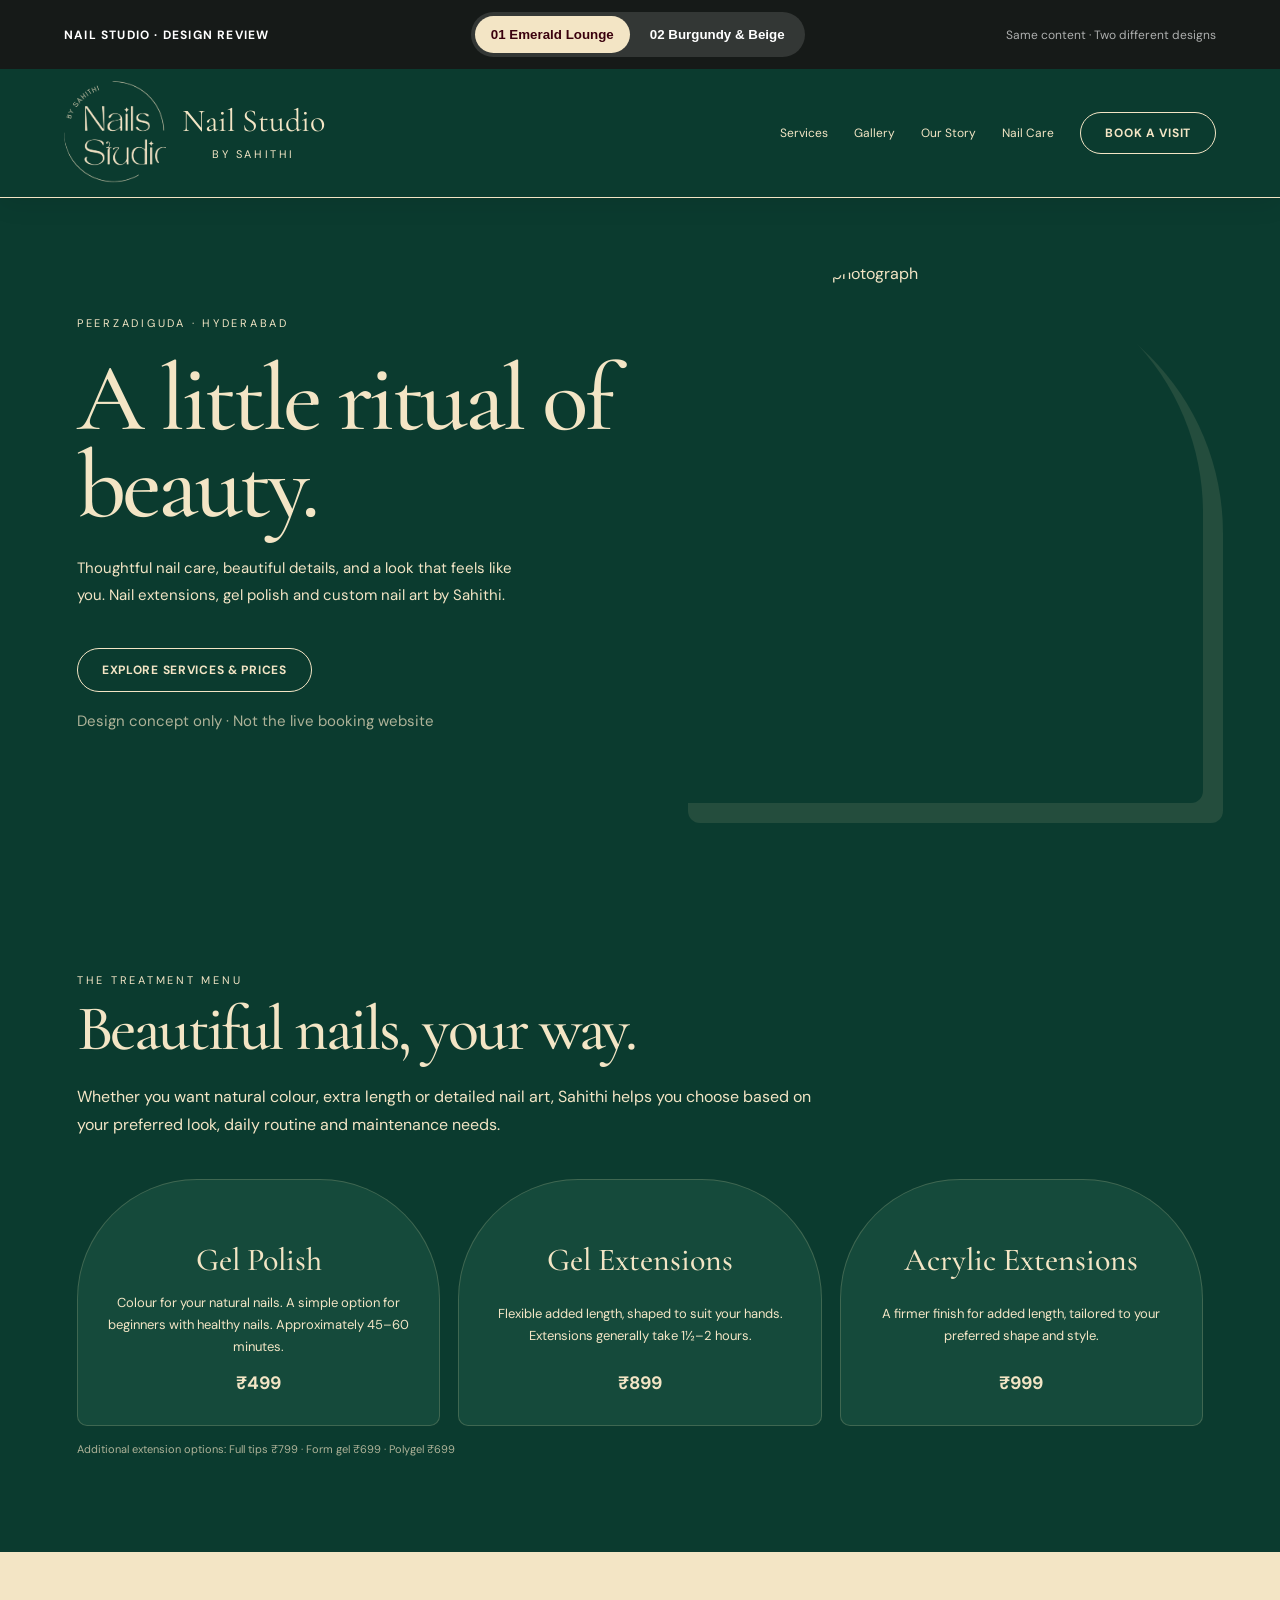
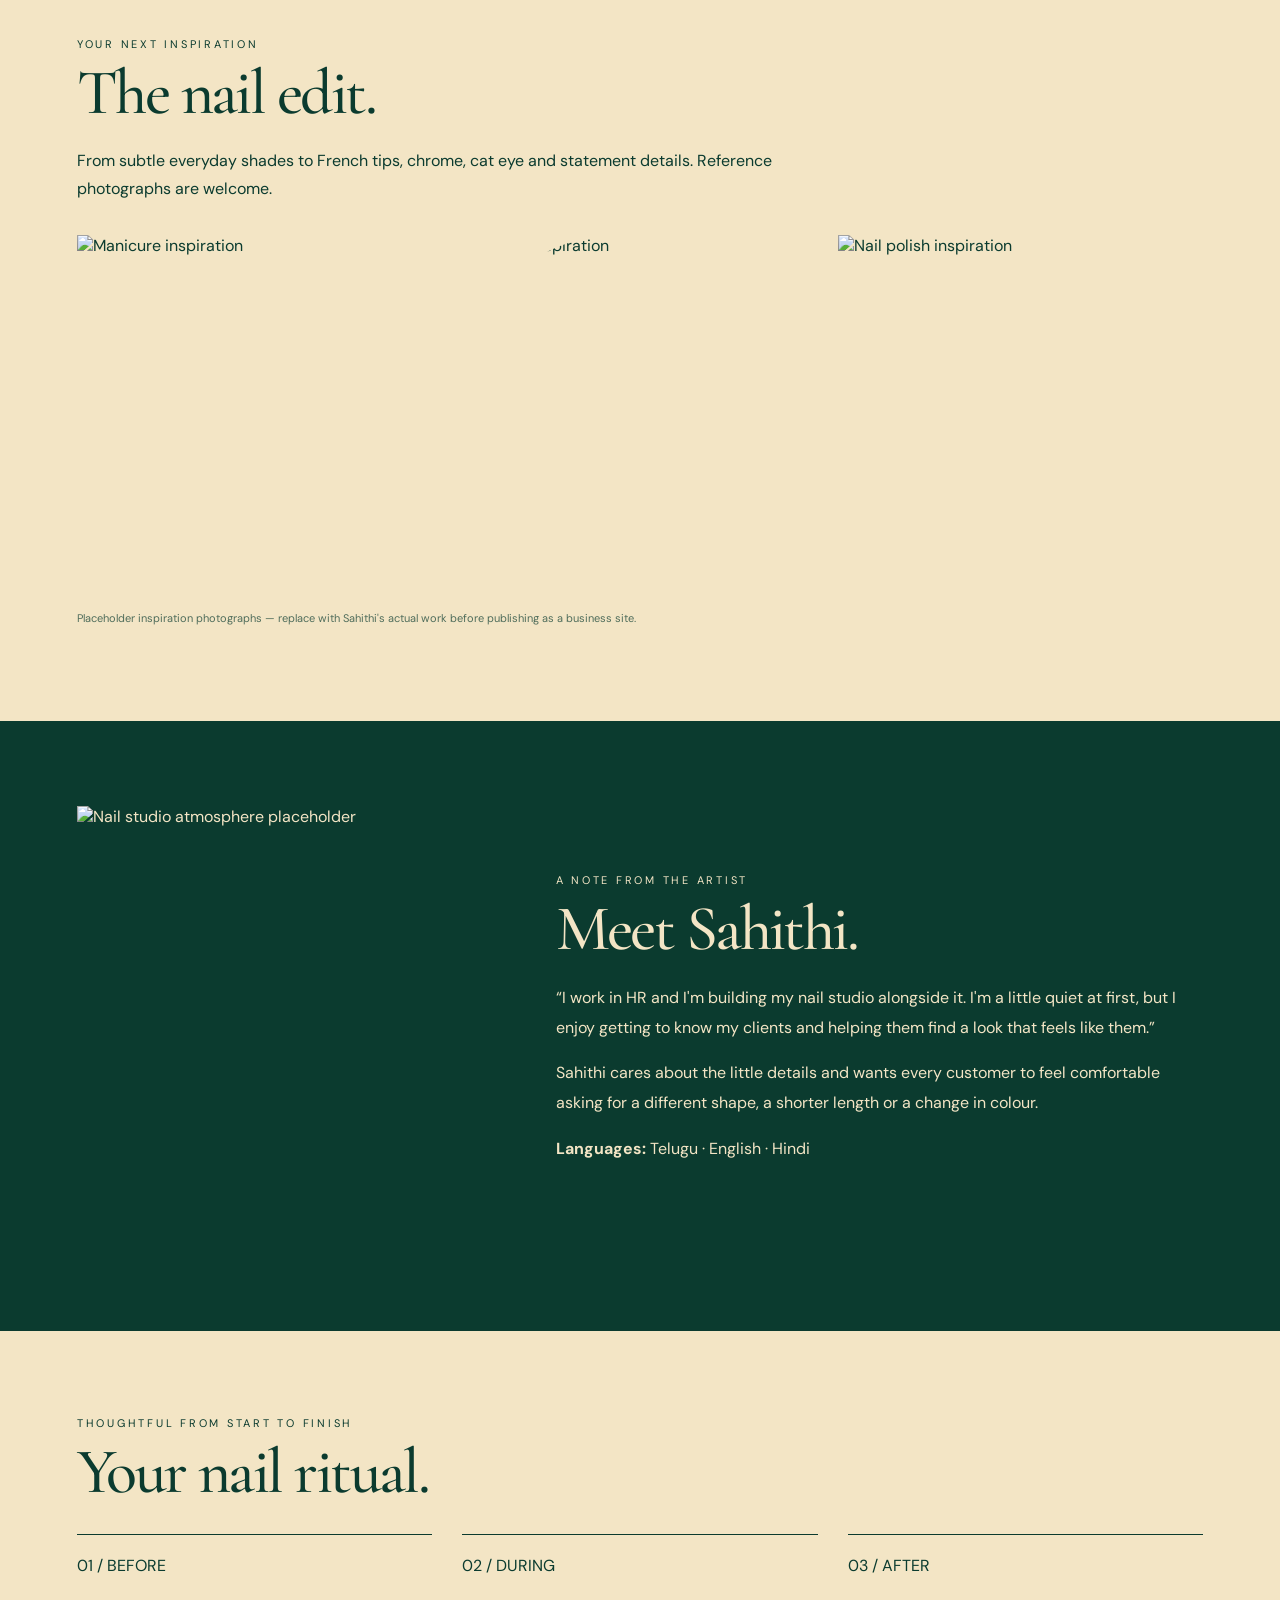
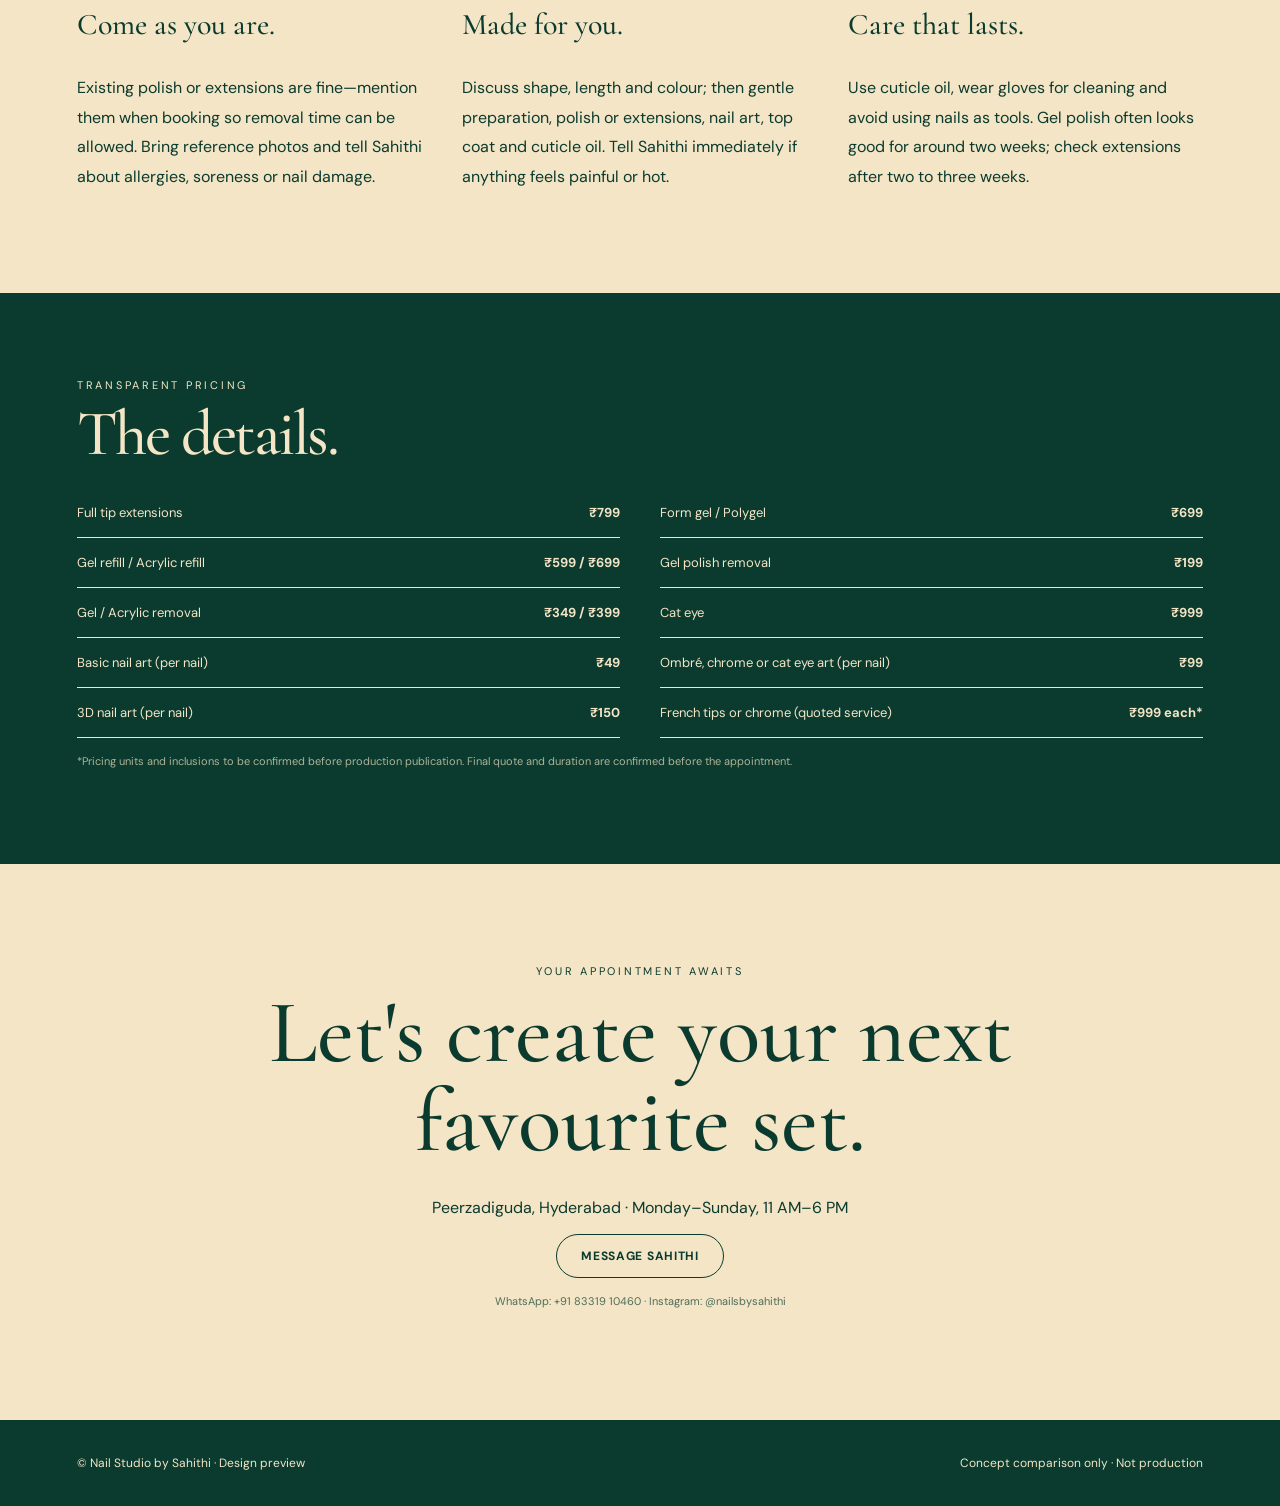
==== commit b2886304: "Zoom logo artwork inside fixed header circle without changing header size" ====
--- a/previews/index.html
+++ b/previews/index.html
@@ -1,7 +1,7 @@
 <!doctype html>
 <html lang="en"><head><meta charset="utf-8"><meta name="viewport" content="width=device-width,initial-scale=1"><title>Nail Studio by Sahithi — Two Design Directions</title><link href="https://fonts.googleapis.com/css2?family=DM+Sans:wght@400;500;600;700&family=Manrope:wght@400;600;700&family=Cormorant+Garamond:wght@400;500;600;700&family=Playfair+Display:wght@400;500;600&display=swap" rel="stylesheet"><style>
 :root{scroll-behavior:smooth}*{box-sizing:border-box}body{margin:0;font-family:'DM Sans',sans-serif}button,a{cursor:pointer}a{text-decoration:none;color:inherit}.toolbar{position:sticky;top:0;z-index:20;background:#161a18;color:#fff;display:flex;align-items:center;justify-content:space-between;gap:14px;padding:12px 5%;font-size:12px}.toolbar strong{letter-spacing:.1em}.switch{display:flex;background:#ffffff20;border-radius:40px;padding:4px;gap:4px}.switch button{border:0;border-radius:40px;padding:11px 16px;background:transparent;color:#fff;font-weight:600}.switch button.active{background:#f3e5c5;color:#3a010d}.notice{opacity:.65}.site{transition:background .3s;color:var(--ink);background:var(--bg)}.site.emerald{--bg:#0b3b2f;--ink:#f3e5c5;--surface:#154a3b;--accent:#fbe6b7;--contrast:#0b3b2f;--paper:#f3e5c5;--head:'Cormorant Garamond',serif}.site.burgundy{--bg:#f3e5c5;--ink:#560b19;--surface:#fbe6b7;--accent:#560b19;--contrast:#f3e5c5;--paper:#fbe6b7;--head:'Playfair Display',serif}.nav{position:sticky;top:60px;z-index:15;background:var(--bg);display:flex;align-items:center;justify-content:space-between;gap:16px;padding:30px 6%;min-height:112px;border-bottom:1px solid currentColor;box-shadow:0 7px 24px #00000012}.brand{display:flex;align-items:center;gap:14px;font-family:var(--head);font-size:32px;line-height:1}.brand-logo-frame{width:90px;height:90px;flex:none;overflow:visible;border-radius:50%;display:grid;place-items:center}.brand-logo{width:100%;height:100%;object-fit:contain;transform:none}.burgundy .brand-logo-frame{background:#560b19;border-radius:50%;padding:8px}.brand-text{display:block}.brand small{display:block;font:10px 'DM Sans',sans-serif;letter-spacing:.34em;text-align:center;margin-top:8px}.navlinks{display:flex;gap:26px;align-items:center;font-size:12px}.pill{display:inline-block;border:1px solid currentColor;border-radius:100px;padding:13px 24px;font-size:12px;font-weight:700;letter-spacing:.06em}.hero{display:grid;grid-template-columns:1fr 1fr;min-height:620px;align-items:center;gap:5%;padding:65px 6% 85px}.eyebrow{font-size:11px;letter-spacing:.25em;text-transform:uppercase}.hero h1{font-family:var(--head);font-weight:500;font-size:clamp(64px,7.5vw,130px);line-height:.9;letter-spacing:-.035em;margin:26px 0}.hero p{line-height:1.8;max-width:450px;font-size:15px}.hero img{width:100%;height:540px;object-fit:cover}.hero .pill{margin-top:24px}.emerald .hero img{border-radius:250px 250px 12px 12px;box-shadow:20px 20px 0 #fbe6b71a}.burgundy .hero{grid-template-columns:1.1fr .9fr}.burgundy .hero img{border-radius:160px 160px 0 0;transform:rotate(2deg)}.burgundy .hero h1{font-size:clamp(60px,6.5vw,110px)}.section{padding:85px 6%}.section h2{font:500 clamp(44px,5vw,80px)/1 var(--head);margin:10px 0 22px}.intro{max-width:750px;line-height:1.75}.cards{display:grid;grid-template-columns:repeat(3,1fr);gap:18px;margin-top:40px}.card{padding:30px;min-height:220px;background:var(--surface);display:flex;flex-direction:column;justify-content:space-between}.card h3{font:500 32px var(--head);margin:0}.card p{font-size:13px;line-height:1.7}.card b{font-size:18px}.emerald .card{border:1px solid #fbe6b72e;border-radius:120px 120px 10px 10px;text-align:center;padding-top:60px}.burgundy .card{border-left:3px solid #560b19}.contrast{background:var(--paper);color:var(--contrast)}.emerald .contrast{--contrast:#0b3b2f}.burgundy .contrast{--contrast:#560b19}.gallery{display:grid;grid-template-columns:1fr 1fr 1fr;gap:16px;margin-top:32px}.gallery img{width:100%;height:360px;object-fit:cover}.emerald .gallery img:nth-child(2){border-radius:160px 160px 0 0}.burgundy .gallery img:nth-child(2){margin-top:40px}.about{display:grid;grid-template-columns:.75fr 1.25fr;gap:8%;align-items:center}.about img{width:100%;height:440px;object-fit:cover}.about p,.guide p{line-height:1.85}.guide{display:grid;grid-template-columns:repeat(3,1fr);gap:30px;margin-top:30px}.guide article{border-top:1px solid currentColor;padding-top:20px}.guide h3{font:500 30px var(--head)}.price-table{display:grid;grid-template-columns:1fr 1fr;gap:0 40px}.price-table div{padding:16px 0;border-bottom:1px solid currentColor;display:flex;justify-content:space-between;gap:15px;font-size:13px}.cta{text-align:center;padding:100px 6%}.cta h2{font:500 clamp(55px,7vw,110px)/1 var(--head);margin:10px auto 30px;max-width:850px}.footer{padding:35px 6%;border-top:1px solid currentColor;display:flex;justify-content:space-between;font-size:12px;gap:20px}.emerald .pill:hover{background:#fbe6b7;color:#0b3b2f}.burgundy .pill:hover{background:#560b19;color:#f3e5c5}.emerald .section h2{letter-spacing:-.04em}.burgundy .eyebrow{font-weight:700}.burgundy .section h2{letter-spacing:-.06em}.preview-note{font-size:11px;opacity:.7;margin-top:16px}@media(max-width:760px){.toolbar{flex-wrap:wrap;justify-content:center}.notice{display:none}.navlinks a:not(.pill){display:none}.nav{top:94px;padding:14px 5%;min-height:112px}.brand{font-size:23px;gap:8px}.brand-logo-frame{width:82px;height:82px}.brand-logo{transform:none}.hero{grid-template-columns:1fr!important;padding:50px 5%;gap:35px}.hero h1{font-size:66px!important}.hero img{height:400px;transform:none!important}.section{padding:60px 5%}.cards,.gallery,.guide,.price-table,.about{grid-template-columns:1fr}.gallery img{height:300px}.gallery img:nth-child(2){margin:0}.footer{flex-direction:column}.card{min-height:170px}.emerald .card{border-radius:40px 40px 8px 8px;padding-top:25px}.about img{height:320px}}
-.brand-logo-frame{width:116px;height:116px;flex:none;overflow:visible;display:grid;place-items:center;border-radius:50%}.brand-logo{display:block;width:100%;height:100%;object-fit:contain;transform:none}.burgundy .brand-logo-frame{background:#560b19;padding:10px}.nav{min-height:150px}.brand{gap:18px}@media(max-width:760px){.nav{top:94px;display:flex;flex-direction:column;justify-content:center;align-items:center;gap:16px;padding:20px 5% 24px;min-height:0}.brand{display:flex;flex-direction:column;align-items:center;gap:10px;text-align:center;font-size:27px}.brand-logo-frame{width:150px;height:150px}.brand-text{text-align:center}.brand small{text-align:center;margin-top:8px}.navlinks{display:flex;justify-content:center;width:100%}.navlinks .pill{padding:12px 28px;white-space:nowrap}.burgundy .brand-logo-frame{padding:12px}.site .hero{scroll-margin-top:110px}}/* Header proportions: logo is the sizing reference */.site .nav{position:sticky;top:0;z-index:15;display:flex;flex-direction:row;align-items:center;justify-content:space-between;gap:clamp(8px,2vw,22px);height:auto;min-height:0;padding:12px 5%;background:var(--bg)}.site .brand{display:flex;flex-direction:row;align-items:center;gap:clamp(8px,2vw,18px);min-width:0;text-align:left;font-size:clamp(19px,2.6vw,32px)}.site .brand-logo-frame{width:clamp(82px,10vw,118px);height:clamp(82px,10vw,118px);flex-shrink:0;display:grid;place-items:center;overflow:visible;border-radius:50%}.site .brand-logo{width:100%;height:100%;display:block;object-fit:contain;transform:none}.site .brand-text{display:block;min-width:0;text-align:left}.site .brand small{text-align:center;letter-spacing:.23em;font-size:clamp(8px,1vw,11px)}.site .navlinks{width:auto;display:flex;align-items:center;justify-content:flex-end;flex-shrink:0}.site .navlinks .pill{white-space:nowrap;padding:12px clamp(12px,2vw,24px);font-size:clamp(10px,1vw,12px)}.site.burgundy .brand-logo-frame{background:#560b19;padding:9px}@media(max-width:760px){.site .nav{padding:12px 4%;gap:8px}.site .brand{gap:8px;font-size:clamp(18px,4.6vw,25px)}.site .brand-logo-frame{width:clamp(76px,23vw,105px);height:clamp(76px,23vw,105px)}.site .brand small{font-size:8px;letter-spacing:.18em;margin-top:6px}.site .navlinks .pill{padding:11px 10px;font-size:10px;white-space:normal;max-width:118px;text-align:center;line-height:1.25}.site.burgundy .brand-logo-frame{padding:7px}}@media(max-width:390px){.site .brand{font-size:17px}.site .brand-logo-frame{width:74px;height:74px}.site .navlinks .pill{max-width:95px;padding:10px 7px}}/* Alignment correction: image and title share one centered horizontal axis. */.site .nav{align-items:center}.site .brand{display:flex;flex-direction:row;align-items:center;justify-content:flex-start;gap:14px;line-height:1;flex:0 1 auto}.site .brand-logo-frame{display:flex;align-items:center;justify-content:center;width:104px;height:104px;flex:0 0 104px;padding:0;overflow:hidden;border-radius:50%}.site .brand-logo{display:block;width:100%;height:100%;object-fit:contain;object-position:center;transform:none}.site .brand-text{display:flex;flex-direction:column;align-items:center;justify-content:center;text-align:center;white-space:nowrap}.site .brand small{margin-top:10px;text-align:center}.site.burgundy .brand-logo-frame{background:#560b19;padding:7px}@media(max-width:760px){.site .nav{align-items:center}.site .brand{gap:10px;align-items:center;flex-direction:row}.site .brand-logo-frame{width:90px;height:90px;flex:0 0 90px}.site .brand-text{font-size:clamp(17px,4.7vw,25px)}.site .brand small{font-size:8px;letter-spacing:.16em;margin-top:7px}.site.burgundy .brand-logo-frame{padding:6px}}@media(max-width:390px){.site .brand-logo-frame{width:76px;height:76px;flex-basis:76px}.site .brand{gap:7px}}</style></head><body><div class="toolbar"><strong>NAIL STUDIO · DESIGN REVIEW</strong><div class="switch"><button id="emerald" class="active" onclick="choose('emerald')">01 Emerald Lounge</button><button id="burgundy" onclick="choose('burgundy')">02 Burgundy & Beige</button></div><span class="notice">Same content · Two different designs</span></div><main id="site" class="site emerald">
+.brand-logo-frame{width:116px;height:116px;flex:none;overflow:visible;display:grid;place-items:center;border-radius:50%}.brand-logo{display:block;width:100%;height:100%;object-fit:contain;transform:none}.burgundy .brand-logo-frame{background:#560b19;padding:10px}.nav{min-height:150px}.brand{gap:18px}@media(max-width:760px){.nav{top:94px;display:flex;flex-direction:column;justify-content:center;align-items:center;gap:16px;padding:20px 5% 24px;min-height:0}.brand{display:flex;flex-direction:column;align-items:center;gap:10px;text-align:center;font-size:27px}.brand-logo-frame{width:150px;height:150px}.brand-text{text-align:center}.brand small{text-align:center;margin-top:8px}.navlinks{display:flex;justify-content:center;width:100%}.navlinks .pill{padding:12px 28px;white-space:nowrap}.burgundy .brand-logo-frame{padding:12px}.site .hero{scroll-margin-top:110px}}/* Header proportions: logo is the sizing reference */.site .nav{position:sticky;top:0;z-index:15;display:flex;flex-direction:row;align-items:center;justify-content:space-between;gap:clamp(8px,2vw,22px);height:auto;min-height:0;padding:12px 5%;background:var(--bg)}.site .brand{display:flex;flex-direction:row;align-items:center;gap:clamp(8px,2vw,18px);min-width:0;text-align:left;font-size:clamp(19px,2.6vw,32px)}.site .brand-logo-frame{width:clamp(82px,10vw,118px);height:clamp(82px,10vw,118px);flex-shrink:0;display:grid;place-items:center;overflow:visible;border-radius:50%}.site .brand-logo{width:100%;height:100%;display:block;object-fit:contain;transform:none}.site .brand-text{display:block;min-width:0;text-align:left}.site .brand small{text-align:center;letter-spacing:.23em;font-size:clamp(8px,1vw,11px)}.site .navlinks{width:auto;display:flex;align-items:center;justify-content:flex-end;flex-shrink:0}.site .navlinks .pill{white-space:nowrap;padding:12px clamp(12px,2vw,24px);font-size:clamp(10px,1vw,12px)}.site.burgundy .brand-logo-frame{background:#560b19;padding:9px}@media(max-width:760px){.site .nav{padding:12px 4%;gap:8px}.site .brand{gap:8px;font-size:clamp(18px,4.6vw,25px)}.site .brand-logo-frame{width:clamp(76px,23vw,105px);height:clamp(76px,23vw,105px)}.site .brand small{font-size:8px;letter-spacing:.18em;margin-top:6px}.site .navlinks .pill{padding:11px 10px;font-size:10px;white-space:normal;max-width:118px;text-align:center;line-height:1.25}.site.burgundy .brand-logo-frame{padding:7px}}@media(max-width:390px){.site .brand{font-size:17px}.site .brand-logo-frame{width:74px;height:74px}.site .navlinks .pill{max-width:95px;padding:10px 7px}}/* Alignment correction: image and title share one centered horizontal axis. */.site .nav{align-items:center}.site .brand{display:flex;flex-direction:row;align-items:center;justify-content:flex-start;gap:14px;line-height:1;flex:0 1 auto}.site .brand-logo-frame{display:flex;align-items:center;justify-content:center;width:104px;height:104px;flex:0 0 104px;padding:0;overflow:hidden;border-radius:50%}.site .brand-logo{display:block;width:100%;height:100%;object-fit:contain;object-position:center;transform:none}.site .brand-text{display:flex;flex-direction:column;align-items:center;justify-content:center;text-align:center;white-space:nowrap}.site .brand small{margin-top:10px;text-align:center}.site.burgundy .brand-logo-frame{background:#560b19;padding:7px}@media(max-width:760px){.site .nav{align-items:center}.site .brand{gap:10px;align-items:center;flex-direction:row}.site .brand-logo-frame{width:90px;height:90px;flex:0 0 90px}.site .brand-text{font-size:clamp(17px,4.7vw,25px)}.site .brand small{font-size:8px;letter-spacing:.16em;margin-top:7px}.site.burgundy .brand-logo-frame{padding:6px}}@media(max-width:390px){.site .brand-logo-frame{width:76px;height:76px;flex-basis:76px}.site .brand{gap:7px}}/* Fill the existing circular logo viewport without changing header dimensions. */.site .brand-logo-frame{overflow:hidden}.site .brand-logo{width:100%;height:100%;object-fit:contain;object-position:center;transform:scale(1.18);transform-origin:50% 50%}.site.burgundy .brand-logo-frame{padding:0}.site.burgundy .brand-logo{transform:scale(1.18)}</style></head><body><div class="toolbar"><strong>NAIL STUDIO · DESIGN REVIEW</strong><div class="switch"><button id="emerald" class="active" onclick="choose('emerald')">01 Emerald Lounge</button><button id="burgundy" onclick="choose('burgundy')">02 Burgundy & Beige</button></div><span class="notice">Same content · Two different designs</span></div><main id="site" class="site emerald">
 <header class="nav"><a href="#top" class="brand"><span class="brand-logo-frame"><img class="brand-logo" src="assets/sahithi-logo.PNG" alt="Nail Studio by Sahithi logo" onerror="this.parentElement.style.display='none'"></span><span class="brand-text">Nail Studio<small>BY SAHITHI</small></span></a><nav class="navlinks"><a href="#services">Services</a><a href="#gallery">Gallery</a><a href="#about">Our Story</a><a href="#care">Nail Care</a><a class="pill" href="#booking">BOOK A VISIT</a></nav></header>
 <section class="hero" id="top"><div><div class="eyebrow">Peerzadiguda · Hyderabad</div><h1 id="heroTitle">A little ritual of beauty.</h1><p>Thoughtful nail care, beautiful details, and a look that feels like you. Nail extensions, gel polish and custom nail art by Sahithi.</p><a class="pill" href="#services">EXPLORE SERVICES & PRICES</a><p class="preview-note">Design concept only · Not the live booking website</p></div><img id="heroImage" alt="Editorial nail design photograph" src="https://images.unsplash.com/photo-1604654894610-df63bc536371?w=1000&auto=format&fit=crop&q=85"></section>
 <section class="section" id="services"><div class="eyebrow">The treatment menu</div><h2>Beautiful nails, your way.</h2><p class="intro">Whether you want natural colour, extra length or detailed nail art, Sahithi helps you choose based on your preferred look, daily routine and maintenance needs.</p><div class="cards"><article class="card"><h3>Gel Polish</h3><p>Colour for your natural nails. A simple option for beginners with healthy nails. Approximately 45–60 minutes.</p><b>₹499</b></article><article class="card"><h3>Gel Extensions</h3><p>Flexible added length, shaped to suit your hands. Extensions generally take 1½–2 hours.</p><b>₹899</b></article><article class="card"><h3>Acrylic Extensions</h3><p>A firmer finish for added length, tailored to your preferred shape and style.</p><b>₹999</b></article></div><p class="preview-note">Additional extension options: Full tips ₹799 · Form gel ₹699 · Polygel ₹699</p></section>
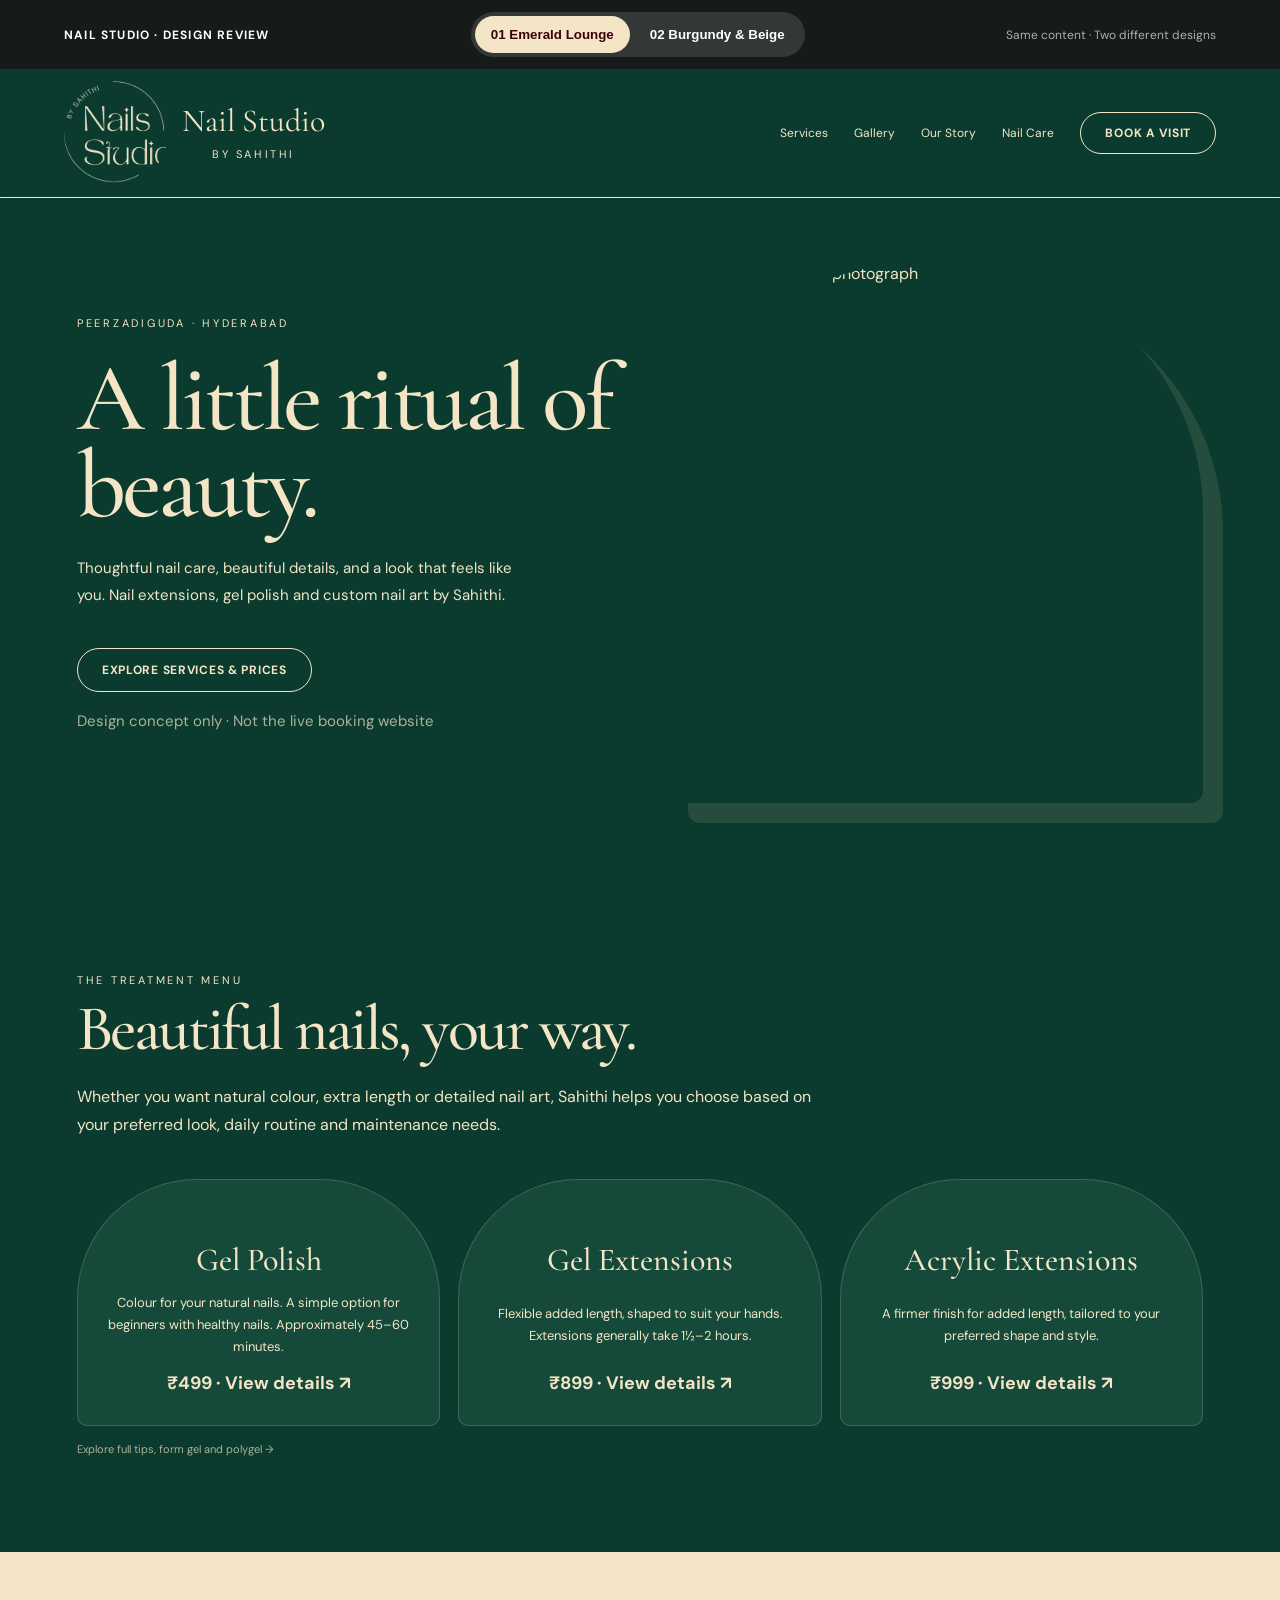
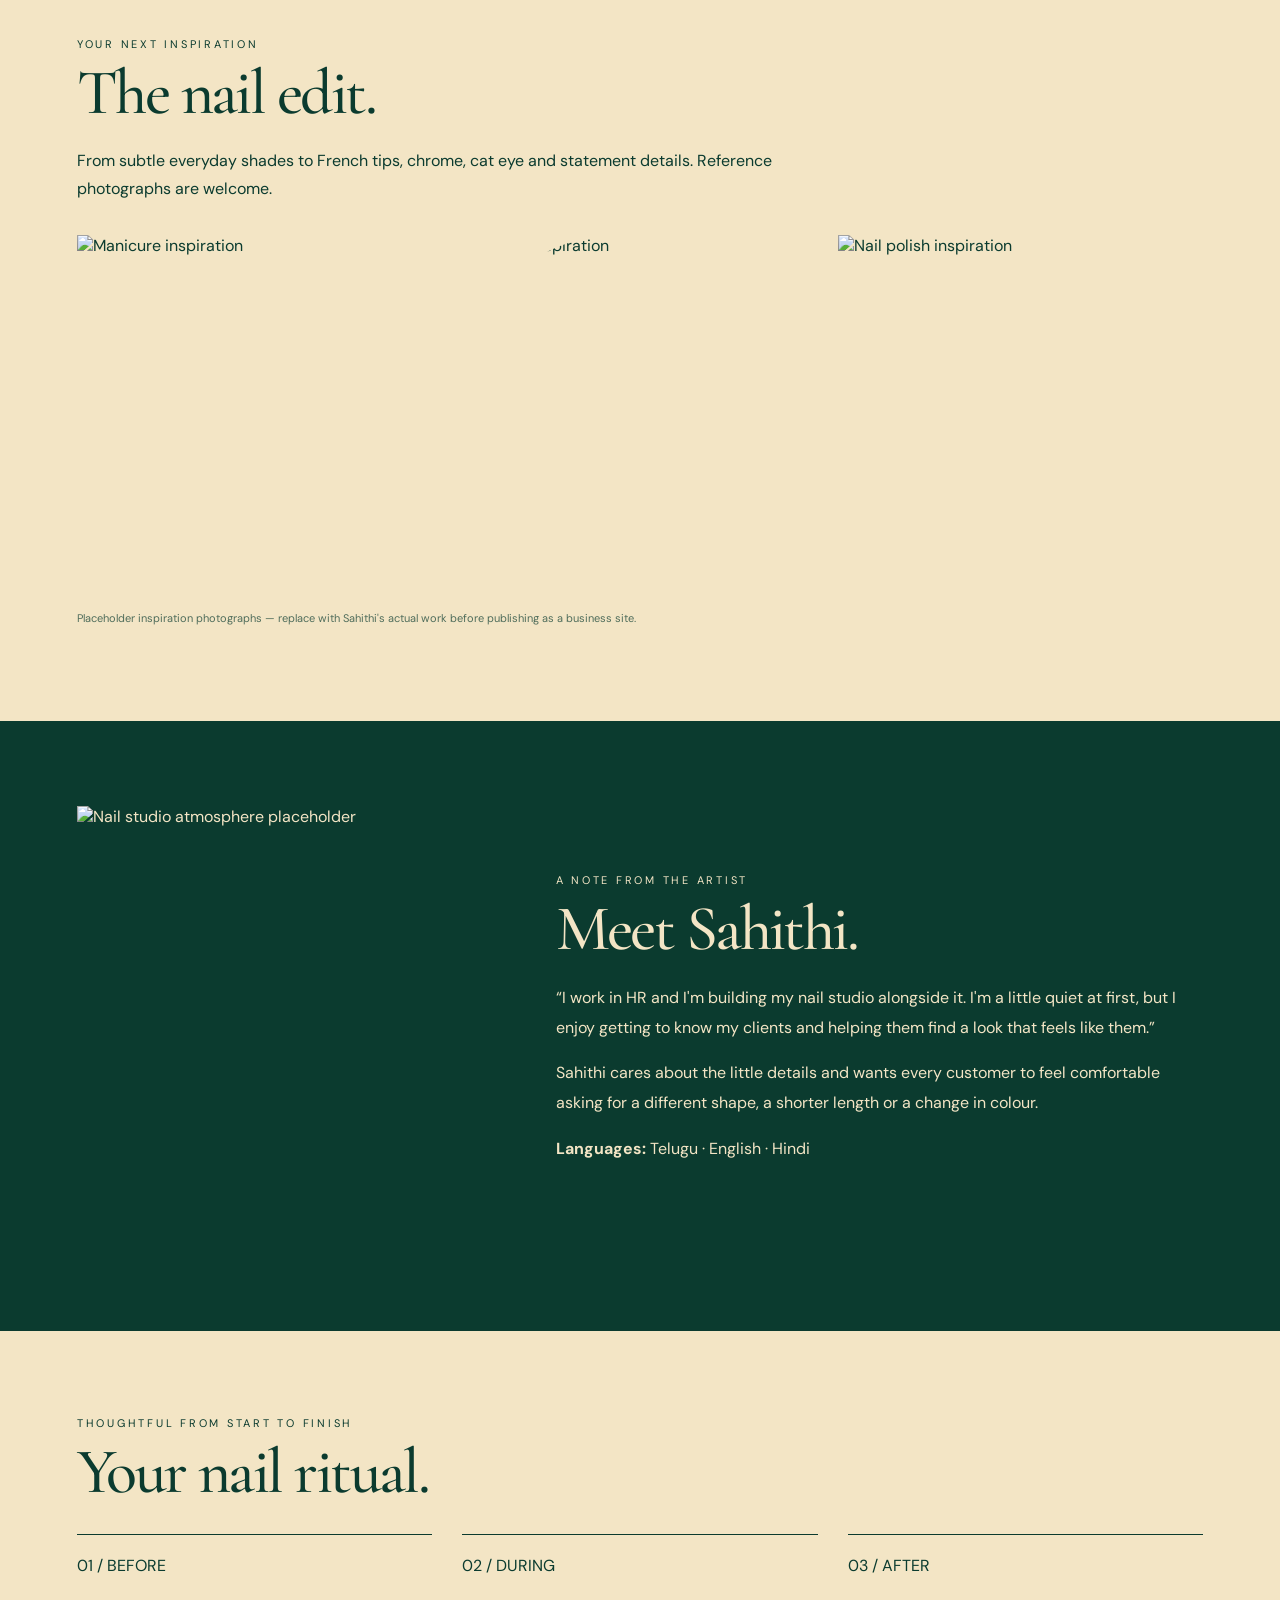
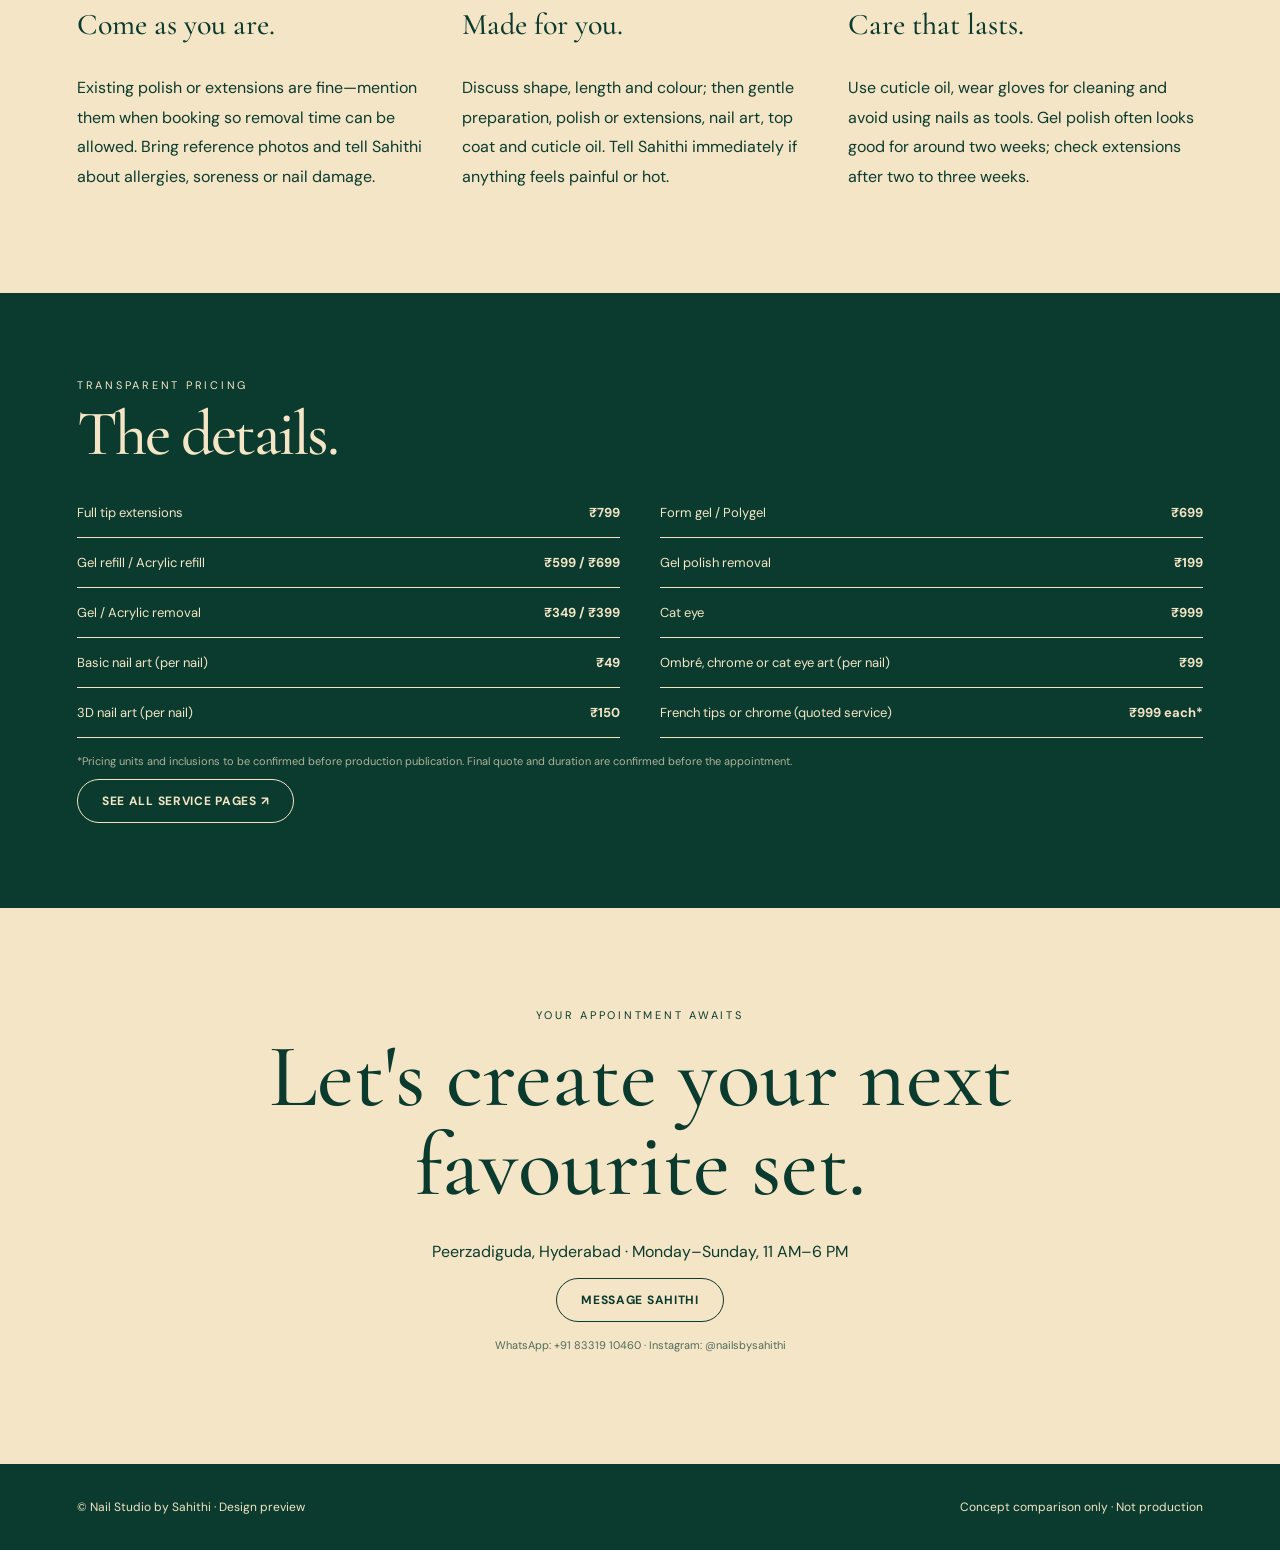
==== commit 2a960cb2: "Link Emerald homepage service cards and navigation to dedicated pages" ====
--- a/previews/index.html
+++ b/previews/index.html
@@ -1,14 +1,14 @@
 <!doctype html>
 <html lang="en"><head><meta charset="utf-8"><meta name="viewport" content="width=device-width,initial-scale=1"><title>Nail Studio by Sahithi — Two Design Directions</title><link href="https://fonts.googleapis.com/css2?family=DM+Sans:wght@400;500;600;700&family=Manrope:wght@400;600;700&family=Cormorant+Garamond:wght@400;500;600;700&family=Playfair+Display:wght@400;500;600&display=swap" rel="stylesheet"><style>
 :root{scroll-behavior:smooth}*{box-sizing:border-box}body{margin:0;font-family:'DM Sans',sans-serif}button,a{cursor:pointer}a{text-decoration:none;color:inherit}.toolbar{position:sticky;top:0;z-index:20;background:#161a18;color:#fff;display:flex;align-items:center;justify-content:space-between;gap:14px;padding:12px 5%;font-size:12px}.toolbar strong{letter-spacing:.1em}.switch{display:flex;background:#ffffff20;border-radius:40px;padding:4px;gap:4px}.switch button{border:0;border-radius:40px;padding:11px 16px;background:transparent;color:#fff;font-weight:600}.switch button.active{background:#f3e5c5;color:#3a010d}.notice{opacity:.65}.site{transition:background .3s;color:var(--ink);background:var(--bg)}.site.emerald{--bg:#0b3b2f;--ink:#f3e5c5;--surface:#154a3b;--accent:#fbe6b7;--contrast:#0b3b2f;--paper:#f3e5c5;--head:'Cormorant Garamond',serif}.site.burgundy{--bg:#f3e5c5;--ink:#560b19;--surface:#fbe6b7;--accent:#560b19;--contrast:#f3e5c5;--paper:#fbe6b7;--head:'Playfair Display',serif}.nav{position:sticky;top:60px;z-index:15;background:var(--bg);display:flex;align-items:center;justify-content:space-between;gap:16px;padding:30px 6%;min-height:112px;border-bottom:1px solid currentColor;box-shadow:0 7px 24px #00000012}.brand{display:flex;align-items:center;gap:14px;font-family:var(--head);font-size:32px;line-height:1}.brand-logo-frame{width:90px;height:90px;flex:none;overflow:visible;border-radius:50%;display:grid;place-items:center}.brand-logo{width:100%;height:100%;object-fit:contain;transform:none}.burgundy .brand-logo-frame{background:#560b19;border-radius:50%;padding:8px}.brand-text{display:block}.brand small{display:block;font:10px 'DM Sans',sans-serif;letter-spacing:.34em;text-align:center;margin-top:8px}.navlinks{display:flex;gap:26px;align-items:center;font-size:12px}.pill{display:inline-block;border:1px solid currentColor;border-radius:100px;padding:13px 24px;font-size:12px;font-weight:700;letter-spacing:.06em}.hero{display:grid;grid-template-columns:1fr 1fr;min-height:620px;align-items:center;gap:5%;padding:65px 6% 85px}.eyebrow{font-size:11px;letter-spacing:.25em;text-transform:uppercase}.hero h1{font-family:var(--head);font-weight:500;font-size:clamp(64px,7.5vw,130px);line-height:.9;letter-spacing:-.035em;margin:26px 0}.hero p{line-height:1.8;max-width:450px;font-size:15px}.hero img{width:100%;height:540px;object-fit:cover}.hero .pill{margin-top:24px}.emerald .hero img{border-radius:250px 250px 12px 12px;box-shadow:20px 20px 0 #fbe6b71a}.burgundy .hero{grid-template-columns:1.1fr .9fr}.burgundy .hero img{border-radius:160px 160px 0 0;transform:rotate(2deg)}.burgundy .hero h1{font-size:clamp(60px,6.5vw,110px)}.section{padding:85px 6%}.section h2{font:500 clamp(44px,5vw,80px)/1 var(--head);margin:10px 0 22px}.intro{max-width:750px;line-height:1.75}.cards{display:grid;grid-template-columns:repeat(3,1fr);gap:18px;margin-top:40px}.card{padding:30px;min-height:220px;background:var(--surface);display:flex;flex-direction:column;justify-content:space-between}.card h3{font:500 32px var(--head);margin:0}.card p{font-size:13px;line-height:1.7}.card b{font-size:18px}.emerald .card{border:1px solid #fbe6b72e;border-radius:120px 120px 10px 10px;text-align:center;padding-top:60px}.burgundy .card{border-left:3px solid #560b19}.contrast{background:var(--paper);color:var(--contrast)}.emerald .contrast{--contrast:#0b3b2f}.burgundy .contrast{--contrast:#560b19}.gallery{display:grid;grid-template-columns:1fr 1fr 1fr;gap:16px;margin-top:32px}.gallery img{width:100%;height:360px;object-fit:cover}.emerald .gallery img:nth-child(2){border-radius:160px 160px 0 0}.burgundy .gallery img:nth-child(2){margin-top:40px}.about{display:grid;grid-template-columns:.75fr 1.25fr;gap:8%;align-items:center}.about img{width:100%;height:440px;object-fit:cover}.about p,.guide p{line-height:1.85}.guide{display:grid;grid-template-columns:repeat(3,1fr);gap:30px;margin-top:30px}.guide article{border-top:1px solid currentColor;padding-top:20px}.guide h3{font:500 30px var(--head)}.price-table{display:grid;grid-template-columns:1fr 1fr;gap:0 40px}.price-table div{padding:16px 0;border-bottom:1px solid currentColor;display:flex;justify-content:space-between;gap:15px;font-size:13px}.cta{text-align:center;padding:100px 6%}.cta h2{font:500 clamp(55px,7vw,110px)/1 var(--head);margin:10px auto 30px;max-width:850px}.footer{padding:35px 6%;border-top:1px solid currentColor;display:flex;justify-content:space-between;font-size:12px;gap:20px}.emerald .pill:hover{background:#fbe6b7;color:#0b3b2f}.burgundy .pill:hover{background:#560b19;color:#f3e5c5}.emerald .section h2{letter-spacing:-.04em}.burgundy .eyebrow{font-weight:700}.burgundy .section h2{letter-spacing:-.06em}.preview-note{font-size:11px;opacity:.7;margin-top:16px}@media(max-width:760px){.toolbar{flex-wrap:wrap;justify-content:center}.notice{display:none}.navlinks a:not(.pill){display:none}.nav{top:94px;padding:14px 5%;min-height:112px}.brand{font-size:23px;gap:8px}.brand-logo-frame{width:82px;height:82px}.brand-logo{transform:none}.hero{grid-template-columns:1fr!important;padding:50px 5%;gap:35px}.hero h1{font-size:66px!important}.hero img{height:400px;transform:none!important}.section{padding:60px 5%}.cards,.gallery,.guide,.price-table,.about{grid-template-columns:1fr}.gallery img{height:300px}.gallery img:nth-child(2){margin:0}.footer{flex-direction:column}.card{min-height:170px}.emerald .card{border-radius:40px 40px 8px 8px;padding-top:25px}.about img{height:320px}}
-.brand-logo-frame{width:116px;height:116px;flex:none;overflow:visible;display:grid;place-items:center;border-radius:50%}.brand-logo{display:block;width:100%;height:100%;object-fit:contain;transform:none}.burgundy .brand-logo-frame{background:#560b19;padding:10px}.nav{min-height:150px}.brand{gap:18px}@media(max-width:760px){.nav{top:94px;display:flex;flex-direction:column;justify-content:center;align-items:center;gap:16px;padding:20px 5% 24px;min-height:0}.brand{display:flex;flex-direction:column;align-items:center;gap:10px;text-align:center;font-size:27px}.brand-logo-frame{width:150px;height:150px}.brand-text{text-align:center}.brand small{text-align:center;margin-top:8px}.navlinks{display:flex;justify-content:center;width:100%}.navlinks .pill{padding:12px 28px;white-space:nowrap}.burgundy .brand-logo-frame{padding:12px}.site .hero{scroll-margin-top:110px}}/* Header proportions: logo is the sizing reference */.site .nav{position:sticky;top:0;z-index:15;display:flex;flex-direction:row;align-items:center;justify-content:space-between;gap:clamp(8px,2vw,22px);height:auto;min-height:0;padding:12px 5%;background:var(--bg)}.site .brand{display:flex;flex-direction:row;align-items:center;gap:clamp(8px,2vw,18px);min-width:0;text-align:left;font-size:clamp(19px,2.6vw,32px)}.site .brand-logo-frame{width:clamp(82px,10vw,118px);height:clamp(82px,10vw,118px);flex-shrink:0;display:grid;place-items:center;overflow:visible;border-radius:50%}.site .brand-logo{width:100%;height:100%;display:block;object-fit:contain;transform:none}.site .brand-text{display:block;min-width:0;text-align:left}.site .brand small{text-align:center;letter-spacing:.23em;font-size:clamp(8px,1vw,11px)}.site .navlinks{width:auto;display:flex;align-items:center;justify-content:flex-end;flex-shrink:0}.site .navlinks .pill{white-space:nowrap;padding:12px clamp(12px,2vw,24px);font-size:clamp(10px,1vw,12px)}.site.burgundy .brand-logo-frame{background:#560b19;padding:9px}@media(max-width:760px){.site .nav{padding:12px 4%;gap:8px}.site .brand{gap:8px;font-size:clamp(18px,4.6vw,25px)}.site .brand-logo-frame{width:clamp(76px,23vw,105px);height:clamp(76px,23vw,105px)}.site .brand small{font-size:8px;letter-spacing:.18em;margin-top:6px}.site .navlinks .pill{padding:11px 10px;font-size:10px;white-space:normal;max-width:118px;text-align:center;line-height:1.25}.site.burgundy .brand-logo-frame{padding:7px}}@media(max-width:390px){.site .brand{font-size:17px}.site .brand-logo-frame{width:74px;height:74px}.site .navlinks .pill{max-width:95px;padding:10px 7px}}/* Alignment correction: image and title share one centered horizontal axis. */.site .nav{align-items:center}.site .brand{display:flex;flex-direction:row;align-items:center;justify-content:flex-start;gap:14px;line-height:1;flex:0 1 auto}.site .brand-logo-frame{display:flex;align-items:center;justify-content:center;width:104px;height:104px;flex:0 0 104px;padding:0;overflow:hidden;border-radius:50%}.site .brand-logo{display:block;width:100%;height:100%;object-fit:contain;object-position:center;transform:none}.site .brand-text{display:flex;flex-direction:column;align-items:center;justify-content:center;text-align:center;white-space:nowrap}.site .brand small{margin-top:10px;text-align:center}.site.burgundy .brand-logo-frame{background:#560b19;padding:7px}@media(max-width:760px){.site .nav{align-items:center}.site .brand{gap:10px;align-items:center;flex-direction:row}.site .brand-logo-frame{width:90px;height:90px;flex:0 0 90px}.site .brand-text{font-size:clamp(17px,4.7vw,25px)}.site .brand small{font-size:8px;letter-spacing:.16em;margin-top:7px}.site.burgundy .brand-logo-frame{padding:6px}}@media(max-width:390px){.site .brand-logo-frame{width:76px;height:76px;flex-basis:76px}.site .brand{gap:7px}}/* Fill the existing circular logo viewport without changing header dimensions. */.site .brand-logo-frame{overflow:hidden}.site .brand-logo{width:100%;height:100%;object-fit:contain;object-position:center;transform:scale(1.18);transform-origin:50% 50%}.site.burgundy .brand-logo-frame{padding:0}.site.burgundy .brand-logo{transform:scale(1.18)}</style></head><body><div class="toolbar"><strong>NAIL STUDIO · DESIGN REVIEW</strong><div class="switch"><button id="emerald" class="active" onclick="choose('emerald')">01 Emerald Lounge</button><button id="burgundy" onclick="choose('burgundy')">02 Burgundy & Beige</button></div><span class="notice">Same content · Two different designs</span></div><main id="site" class="site emerald">
-<header class="nav"><a href="#top" class="brand"><span class="brand-logo-frame"><img class="brand-logo" src="assets/sahithi-logo.PNG" alt="Nail Studio by Sahithi logo" onerror="this.parentElement.style.display='none'"></span><span class="brand-text">Nail Studio<small>BY SAHITHI</small></span></a><nav class="navlinks"><a href="#services">Services</a><a href="#gallery">Gallery</a><a href="#about">Our Story</a><a href="#care">Nail Care</a><a class="pill" href="#booking">BOOK A VISIT</a></nav></header>
-<section class="hero" id="top"><div><div class="eyebrow">Peerzadiguda · Hyderabad</div><h1 id="heroTitle">A little ritual of beauty.</h1><p>Thoughtful nail care, beautiful details, and a look that feels like you. Nail extensions, gel polish and custom nail art by Sahithi.</p><a class="pill" href="#services">EXPLORE SERVICES & PRICES</a><p class="preview-note">Design concept only · Not the live booking website</p></div><img id="heroImage" alt="Editorial nail design photograph" src="https://images.unsplash.com/photo-1604654894610-df63bc536371?w=1000&auto=format&fit=crop&q=85"></section>
-<section class="section" id="services"><div class="eyebrow">The treatment menu</div><h2>Beautiful nails, your way.</h2><p class="intro">Whether you want natural colour, extra length or detailed nail art, Sahithi helps you choose based on your preferred look, daily routine and maintenance needs.</p><div class="cards"><article class="card"><h3>Gel Polish</h3><p>Colour for your natural nails. A simple option for beginners with healthy nails. Approximately 45–60 minutes.</p><b>₹499</b></article><article class="card"><h3>Gel Extensions</h3><p>Flexible added length, shaped to suit your hands. Extensions generally take 1½–2 hours.</p><b>₹899</b></article><article class="card"><h3>Acrylic Extensions</h3><p>A firmer finish for added length, tailored to your preferred shape and style.</p><b>₹999</b></article></div><p class="preview-note">Additional extension options: Full tips ₹799 · Form gel ₹699 · Polygel ₹699</p></section>
+.brand-logo-frame{width:116px;height:116px;flex:none;overflow:visible;display:grid;place-items:center;border-radius:50%}.brand-logo{display:block;width:100%;height:100%;object-fit:contain;transform:none}.burgundy .brand-logo-frame{background:#560b19;padding:10px}.nav{min-height:150px}.brand{gap:18px}@media(max-width:760px){.nav{top:94px;display:flex;flex-direction:column;justify-content:center;align-items:center;gap:16px;padding:20px 5% 24px;min-height:0}.brand{display:flex;flex-direction:column;align-items:center;gap:10px;text-align:center;font-size:27px}.brand-logo-frame{width:150px;height:150px}.brand-text{text-align:center}.brand small{text-align:center;margin-top:8px}.navlinks{display:flex;justify-content:center;width:100%}.navlinks .pill{padding:12px 28px;white-space:nowrap}.burgundy .brand-logo-frame{padding:12px}.site .hero{scroll-margin-top:110px}}/* Header proportions: logo is the sizing reference */.site .nav{position:sticky;top:0;z-index:15;display:flex;flex-direction:row;align-items:center;justify-content:space-between;gap:clamp(8px,2vw,22px);height:auto;min-height:0;padding:12px 5%;background:var(--bg)}.site .brand{display:flex;flex-direction:row;align-items:center;gap:clamp(8px,2vw,18px);min-width:0;text-align:left;font-size:clamp(19px,2.6vw,32px)}.site .brand-logo-frame{width:clamp(82px,10vw,118px);height:clamp(82px,10vw,118px);flex-shrink:0;display:grid;place-items:center;overflow:visible;border-radius:50%}.site .brand-logo{width:100%;height:100%;display:block;object-fit:contain;transform:none}.site .brand-text{display:block;min-width:0;text-align:left}.site .brand small{text-align:center;letter-spacing:.23em;font-size:clamp(8px,1vw,11px)}.site .navlinks{width:auto;display:flex;align-items:center;justify-content:flex-end;flex-shrink:0}.site .navlinks .pill{white-space:nowrap;padding:12px clamp(12px,2vw,24px);font-size:clamp(10px,1vw,12px)}.site.burgundy .brand-logo-frame{background:#560b19;padding:9px}@media(max-width:760px){.site .nav{padding:12px 4%;gap:8px}.site .brand{gap:8px;font-size:clamp(18px,4.6vw,25px)}.site .brand-logo-frame{width:clamp(76px,23vw,105px);height:clamp(76px,23vw,105px)}.site .brand small{font-size:8px;letter-spacing:.18em;margin-top:6px}.site .navlinks .pill{padding:11px 10px;font-size:10px;white-space:normal;max-width:118px;text-align:center;line-height:1.25}.site.burgundy .brand-logo-frame{padding:7px}}@media(max-width:390px){.site .brand{font-size:17px}.site .brand-logo-frame{width:74px;height:74px}.site .navlinks .pill{max-width:95px;padding:10px 7px}}/* Alignment correction: image and title share one centered horizontal axis. */.site .nav{align-items:center}.site .brand{display:flex;flex-direction:row;align-items:center;justify-content:flex-start;gap:14px;line-height:1;flex:0 1 auto}.site .brand-logo-frame{display:flex;align-items:center;justify-content:center;width:104px;height:104px;flex:0 0 104px;padding:0;overflow:hidden;border-radius:50%}.site .brand-logo{display:block;width:100%;height:100%;object-fit:contain;object-position:center;transform:none}.site .brand-text{display:flex;flex-direction:column;align-items:center;justify-content:center;text-align:center;white-space:nowrap}.site .brand small{margin-top:10px;text-align:center}.site.burgundy .brand-logo-frame{background:#560b19;padding:7px}@media(max-width:760px){.site .nav{align-items:center}.site .brand{gap:10px;align-items:center;flex-direction:row}.site .brand-logo-frame{width:90px;height:90px;flex:0 0 90px}.site .brand-text{font-size:clamp(17px,4.7vw,25px)}.site .brand small{font-size:8px;letter-spacing:.16em;margin-top:7px}.site.burgundy .brand-logo-frame{padding:6px}}@media(max-width:390px){.site .brand-logo-frame{width:76px;height:76px;flex-basis:76px}.site .brand{gap:7px}}/* Fill the existing circular logo viewport without changing header dimensions. */.site .brand-logo-frame{overflow:hidden}.site .brand-logo{width:100%;height:100%;object-fit:contain;object-position:center;transform:scale(1.18);transform-origin:50% 50%}.site.burgundy .brand-logo-frame{padding:0}.site.burgundy .brand-logo{transform:scale(1.18)}.site .card{color:inherit;text-decoration:none}.site .card:hover{outline:2px solid var(--ink);outline-offset:3px}</style></head><body><div class="toolbar"><strong>NAIL STUDIO · DESIGN REVIEW</strong><div class="switch"><button id="emerald" class="active" onclick="choose('emerald')">01 Emerald Lounge</button><button id="burgundy" onclick="choose('burgundy')">02 Burgundy & Beige</button></div><span class="notice">Same content · Two different designs</span></div><main id="site" class="site emerald">
+<header class="nav"><a href="#top" class="brand"><span class="brand-logo-frame"><img class="brand-logo" src="assets/sahithi-logo.PNG" alt="Nail Studio by Sahithi logo" onerror="this.parentElement.style.display='none'"></span><span class="brand-text">Nail Studio<small>BY SAHITHI</small></span></a><nav class="navlinks"><a href="services/index.html">Services</a><a href="#gallery">Gallery</a><a href="#about">Our Story</a><a href="#care">Nail Care</a><a class="pill" href="#booking">BOOK A VISIT</a></nav></header>
+<section class="hero" id="top"><div><div class="eyebrow">Peerzadiguda · Hyderabad</div><h1 id="heroTitle">A little ritual of beauty.</h1><p>Thoughtful nail care, beautiful details, and a look that feels like you. Nail extensions, gel polish and custom nail art by Sahithi.</p><a class="pill" href="services/index.html">EXPLORE SERVICES & PRICES</a><p class="preview-note">Design concept only · Not the live booking website</p></div><img id="heroImage" alt="Editorial nail design photograph" src="https://images.unsplash.com/photo-1604654894610-df63bc536371?w=1000&auto=format&fit=crop&q=85"></section>
+<section class="section" id="services"><div class="eyebrow">The treatment menu</div><h2>Beautiful nails, your way.</h2><p class="intro">Whether you want natural colour, extra length or detailed nail art, Sahithi helps you choose based on your preferred look, daily routine and maintenance needs.</p><div class="cards"><a class="card" href="services/gel-polish.html"><h3>Gel Polish</h3><p>Colour for your natural nails. A simple option for beginners with healthy nails. Approximately 45–60 minutes.</p><b>₹499 · View details ↗</b></a><a class="card" href="services/gel-extensions.html"><h3>Gel Extensions</h3><p>Flexible added length, shaped to suit your hands. Extensions generally take 1½–2 hours.</p><b>₹899 · View details ↗</b></a><a class="card" href="services/acrylic-extensions.html"><h3>Acrylic Extensions</h3><p>A firmer finish for added length, tailored to your preferred shape and style.</p><b>₹999 · View details ↗</b></a></div><p class="preview-note"><a href="services/other-extensions.html">Explore full tips, form gel and polygel →</a></p></section>
 <section class="section contrast" id="gallery"><div class="eyebrow">Your next inspiration</div><h2>The nail edit.</h2><p class="intro">From subtle everyday shades to French tips, chrome, cat eye and statement details. Reference photographs are welcome.</p><div class="gallery"><img loading="lazy" alt="Manicure inspiration" src="https://images.unsplash.com/photo-1610992015732-2449b76344bc?w=700&auto=format&fit=crop&q=80"><img loading="lazy" alt="Nail art inspiration" src="https://images.unsplash.com/photo-1632345031435-8727f6897d53?w=700&auto=format&fit=crop&q=80"><img loading="lazy" alt="Nail polish inspiration" src="https://images.unsplash.com/photo-1604654894610-df63bc536371?w=700&auto=format&fit=crop&q=80"></div><p class="preview-note">Placeholder inspiration photographs — replace with Sahithi's actual work before publishing as a business site.</p></section>
 <section class="section about" id="about"><img loading="lazy" alt="Nail studio atmosphere placeholder" src="https://images.unsplash.com/photo-1519014816548-bf5fe059798b?w=900&auto=format&fit=crop&q=80"><div><div class="eyebrow">A note from the artist</div><h2>Meet Sahithi.</h2><p>“I work in HR and I'm building my nail studio alongside it. I'm a little quiet at first, but I enjoy getting to know my clients and helping them find a look that feels like them.”</p><p>Sahithi cares about the little details and wants every customer to feel comfortable asking for a different shape, a shorter length or a change in colour.</p><p><strong>Languages:</strong> Telugu · English · Hindi</p></div></section>
 <section class="section contrast" id="care"><div class="eyebrow">Thoughtful from start to finish</div><h2>Your nail ritual.</h2><div class="guide"><article><span>01 / BEFORE</span><h3>Come as you are.</h3><p>Existing polish or extensions are fine—mention them when booking so removal time can be allowed. Bring reference photos and tell Sahithi about allergies, soreness or nail damage.</p></article><article><span>02 / DURING</span><h3>Made for you.</h3><p>Discuss shape, length and colour; then gentle preparation, polish or extensions, nail art, top coat and cuticle oil. Tell Sahithi immediately if anything feels painful or hot.</p></article><article><span>03 / AFTER</span><h3>Care that lasts.</h3><p>Use cuticle oil, wear gloves for cleaning and avoid using nails as tools. Gel polish often looks good for around two weeks; check extensions after two to three weeks.</p></article></div></section>
-<section class="section" id="prices"><div class="eyebrow">Transparent pricing</div><h2>The details.</h2><div class="price-table"><div><span>Full tip extensions</span><b>₹799</b></div><div><span>Form gel / Polygel</span><b>₹699</b></div><div><span>Gel refill / Acrylic refill</span><b>₹599 / ₹699</b></div><div><span>Gel polish removal</span><b>₹199</b></div><div><span>Gel / Acrylic removal</span><b>₹349 / ₹399</b></div><div><span>Cat eye</span><b>₹999</b></div><div><span>Basic nail art (per nail)</span><b>₹49</b></div><div><span>Ombré, chrome or cat eye art (per nail)</span><b>₹99</b></div><div><span>3D nail art (per nail)</span><b>₹150</b></div><div><span>French tips or chrome (quoted service)</span><b>₹999 each*</b></div></div><p class="preview-note">*Pricing units and inclusions to be confirmed before production publication. Final quote and duration are confirmed before the appointment.</p></section>
+<section class="section" id="prices"><div class="eyebrow">Transparent pricing</div><h2>The details.</h2><div class="price-table"><div><span>Full tip extensions</span><b>₹799</b></div><div><span>Form gel / Polygel</span><b>₹699</b></div><div><span>Gel refill / Acrylic refill</span><b>₹599 / ₹699</b></div><div><span>Gel polish removal</span><b>₹199</b></div><div><span>Gel / Acrylic removal</span><b>₹349 / ₹399</b></div><div><span>Cat eye</span><b>₹999</b></div><div><span>Basic nail art (per nail)</span><b>₹49</b></div><div><span>Ombré, chrome or cat eye art (per nail)</span><b>₹99</b></div><div><span>3D nail art (per nail)</span><b>₹150</b></div><div><span>French tips or chrome (quoted service)</span><b>₹999 each*</b></div></div><p class="preview-note">*Pricing units and inclusions to be confirmed before production publication. Final quote and duration are confirmed before the appointment.</p><a class="pill" href="services/index.html">SEE ALL SERVICE PAGES ↗</a></section>
 <section class="cta contrast" id="booking"><div class="eyebrow">Your appointment awaits</div><h2>Let's create your next favourite set.</h2><p>Peerzadiguda, Hyderabad · Monday–Sunday, 11 AM–6 PM</p><a class="pill" href="https://wa.me/918331910460?text=Hi%20Sahithi%2C%20I%27d%20like%20to%20enquire%20about%20a%20nail%20appointment." target="_blank" rel="noopener">MESSAGE SAHITHI</a><p class="preview-note">WhatsApp: +91 83319 10460 · Instagram: @nailsbysahithi</p></section>
 <footer class="footer"><span>© Nail Studio by Sahithi · Design preview</span><span>Concept comparison only · Not production</span></footer></main><script>
 function choose(theme){document.getElementById('site').className='site '+theme;document.getElementById('emerald').classList.toggle('active',theme==='emerald');document.getElementById('burgundy').classList.toggle('active',theme==='burgundy');document.getElementById('heroTitle').textContent=theme==='emerald'?'A little ritual of beauty.':'The art of beautiful nails.';document.getElementById('heroImage').src=theme==='emerald'?'https://images.unsplash.com/photo-1604654894610-df63bc536371?w=1000&auto=format&fit=crop&q=85':'https://images.unsplash.com/photo-1632345031435-8727f6897d53?w=1000&auto=format&fit=crop&q=85';location.hash=theme==='emerald'?'emerald-preview':'burgundy-preview';window.scrollTo({top:0,behavior:'smooth'})}if(location.hash.includes('burgundy'))choose('burgundy');
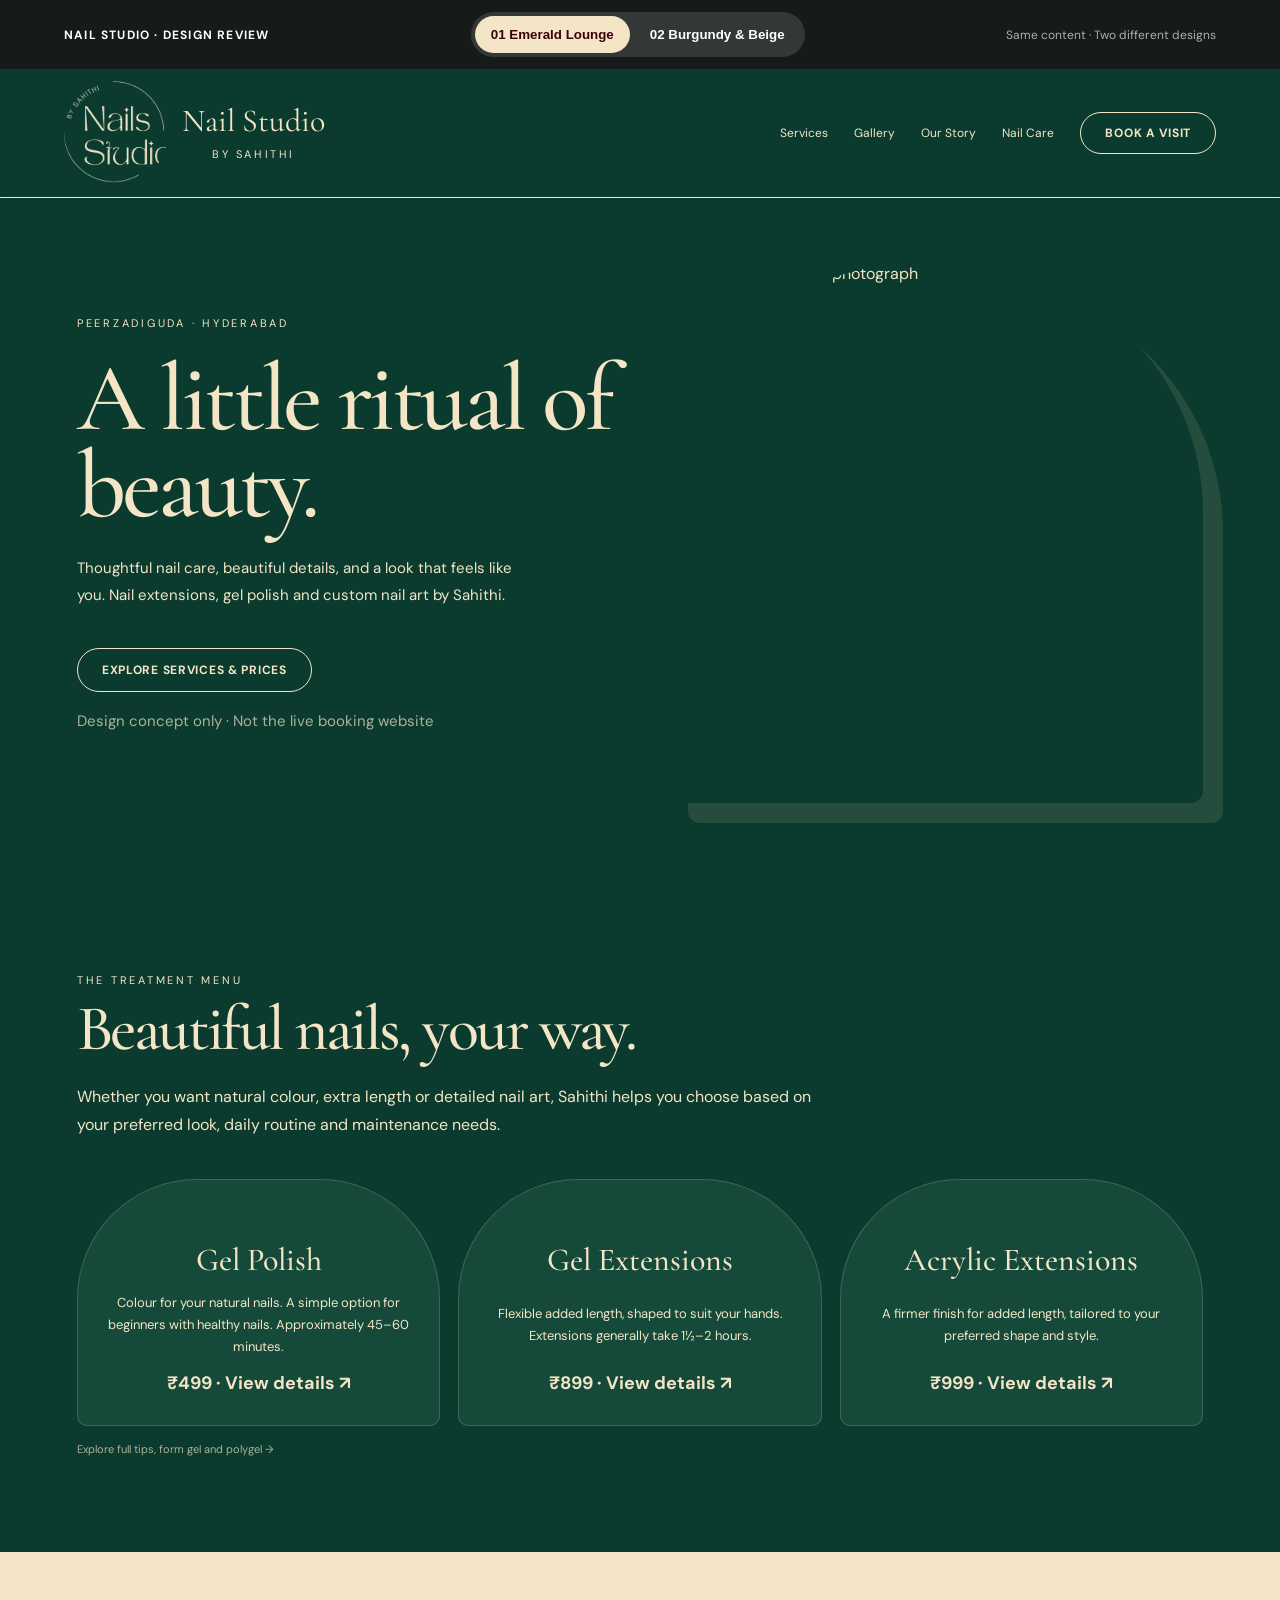
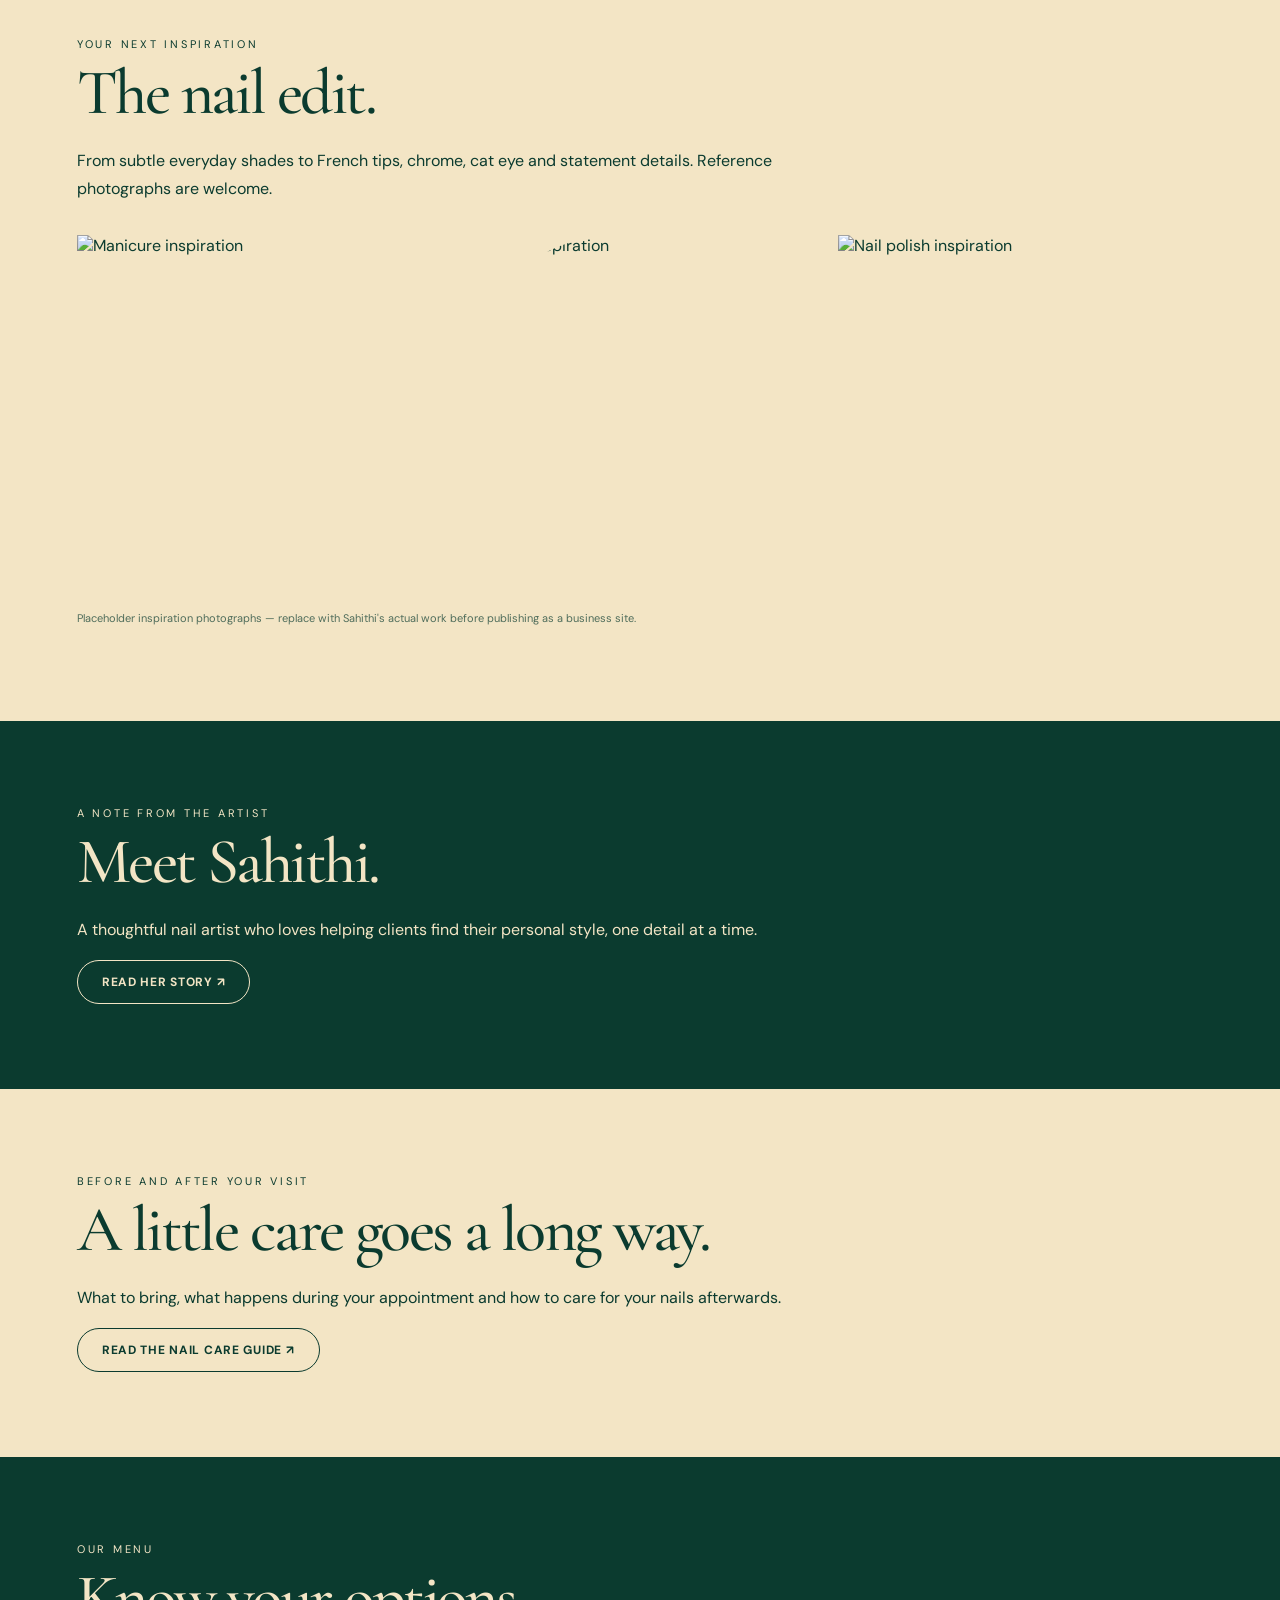
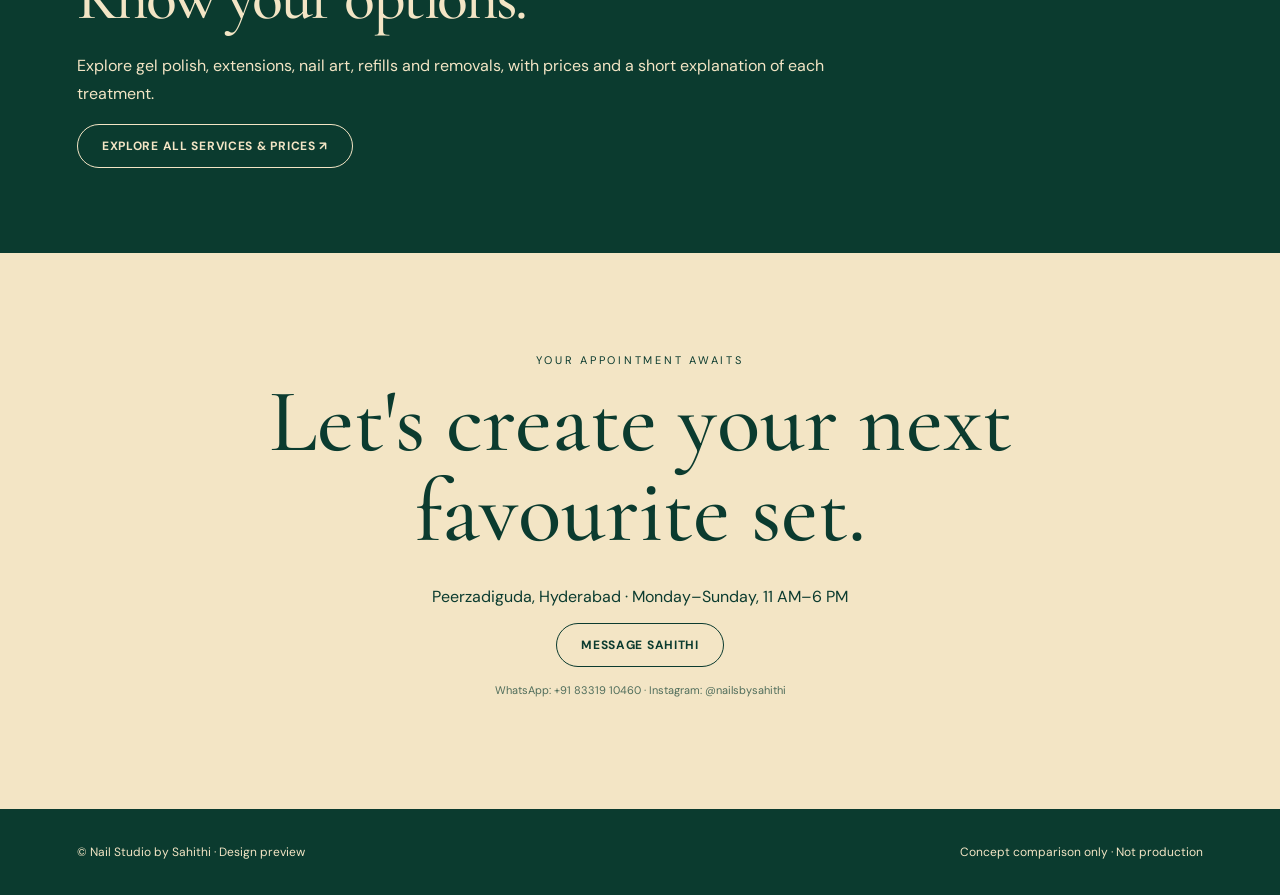
==== commit 1eb6c760: "Shorten homepage and route about, care and pricing to separate pages" ====
--- a/previews/index.html
+++ b/previews/index.html
@@ -2,13 +2,13 @@
 <html lang="en"><head><meta charset="utf-8"><meta name="viewport" content="width=device-width,initial-scale=1"><title>Nail Studio by Sahithi — Two Design Directions</title><link href="https://fonts.googleapis.com/css2?family=DM+Sans:wght@400;500;600;700&family=Manrope:wght@400;600;700&family=Cormorant+Garamond:wght@400;500;600;700&family=Playfair+Display:wght@400;500;600&display=swap" rel="stylesheet"><style>
 :root{scroll-behavior:smooth}*{box-sizing:border-box}body{margin:0;font-family:'DM Sans',sans-serif}button,a{cursor:pointer}a{text-decoration:none;color:inherit}.toolbar{position:sticky;top:0;z-index:20;background:#161a18;color:#fff;display:flex;align-items:center;justify-content:space-between;gap:14px;padding:12px 5%;font-size:12px}.toolbar strong{letter-spacing:.1em}.switch{display:flex;background:#ffffff20;border-radius:40px;padding:4px;gap:4px}.switch button{border:0;border-radius:40px;padding:11px 16px;background:transparent;color:#fff;font-weight:600}.switch button.active{background:#f3e5c5;color:#3a010d}.notice{opacity:.65}.site{transition:background .3s;color:var(--ink);background:var(--bg)}.site.emerald{--bg:#0b3b2f;--ink:#f3e5c5;--surface:#154a3b;--accent:#fbe6b7;--contrast:#0b3b2f;--paper:#f3e5c5;--head:'Cormorant Garamond',serif}.site.burgundy{--bg:#f3e5c5;--ink:#560b19;--surface:#fbe6b7;--accent:#560b19;--contrast:#f3e5c5;--paper:#fbe6b7;--head:'Playfair Display',serif}.nav{position:sticky;top:60px;z-index:15;background:var(--bg);display:flex;align-items:center;justify-content:space-between;gap:16px;padding:30px 6%;min-height:112px;border-bottom:1px solid currentColor;box-shadow:0 7px 24px #00000012}.brand{display:flex;align-items:center;gap:14px;font-family:var(--head);font-size:32px;line-height:1}.brand-logo-frame{width:90px;height:90px;flex:none;overflow:visible;border-radius:50%;display:grid;place-items:center}.brand-logo{width:100%;height:100%;object-fit:contain;transform:none}.burgundy .brand-logo-frame{background:#560b19;border-radius:50%;padding:8px}.brand-text{display:block}.brand small{display:block;font:10px 'DM Sans',sans-serif;letter-spacing:.34em;text-align:center;margin-top:8px}.navlinks{display:flex;gap:26px;align-items:center;font-size:12px}.pill{display:inline-block;border:1px solid currentColor;border-radius:100px;padding:13px 24px;font-size:12px;font-weight:700;letter-spacing:.06em}.hero{display:grid;grid-template-columns:1fr 1fr;min-height:620px;align-items:center;gap:5%;padding:65px 6% 85px}.eyebrow{font-size:11px;letter-spacing:.25em;text-transform:uppercase}.hero h1{font-family:var(--head);font-weight:500;font-size:clamp(64px,7.5vw,130px);line-height:.9;letter-spacing:-.035em;margin:26px 0}.hero p{line-height:1.8;max-width:450px;font-size:15px}.hero img{width:100%;height:540px;object-fit:cover}.hero .pill{margin-top:24px}.emerald .hero img{border-radius:250px 250px 12px 12px;box-shadow:20px 20px 0 #fbe6b71a}.burgundy .hero{grid-template-columns:1.1fr .9fr}.burgundy .hero img{border-radius:160px 160px 0 0;transform:rotate(2deg)}.burgundy .hero h1{font-size:clamp(60px,6.5vw,110px)}.section{padding:85px 6%}.section h2{font:500 clamp(44px,5vw,80px)/1 var(--head);margin:10px 0 22px}.intro{max-width:750px;line-height:1.75}.cards{display:grid;grid-template-columns:repeat(3,1fr);gap:18px;margin-top:40px}.card{padding:30px;min-height:220px;background:var(--surface);display:flex;flex-direction:column;justify-content:space-between}.card h3{font:500 32px var(--head);margin:0}.card p{font-size:13px;line-height:1.7}.card b{font-size:18px}.emerald .card{border:1px solid #fbe6b72e;border-radius:120px 120px 10px 10px;text-align:center;padding-top:60px}.burgundy .card{border-left:3px solid #560b19}.contrast{background:var(--paper);color:var(--contrast)}.emerald .contrast{--contrast:#0b3b2f}.burgundy .contrast{--contrast:#560b19}.gallery{display:grid;grid-template-columns:1fr 1fr 1fr;gap:16px;margin-top:32px}.gallery img{width:100%;height:360px;object-fit:cover}.emerald .gallery img:nth-child(2){border-radius:160px 160px 0 0}.burgundy .gallery img:nth-child(2){margin-top:40px}.about{display:grid;grid-template-columns:.75fr 1.25fr;gap:8%;align-items:center}.about img{width:100%;height:440px;object-fit:cover}.about p,.guide p{line-height:1.85}.guide{display:grid;grid-template-columns:repeat(3,1fr);gap:30px;margin-top:30px}.guide article{border-top:1px solid currentColor;padding-top:20px}.guide h3{font:500 30px var(--head)}.price-table{display:grid;grid-template-columns:1fr 1fr;gap:0 40px}.price-table div{padding:16px 0;border-bottom:1px solid currentColor;display:flex;justify-content:space-between;gap:15px;font-size:13px}.cta{text-align:center;padding:100px 6%}.cta h2{font:500 clamp(55px,7vw,110px)/1 var(--head);margin:10px auto 30px;max-width:850px}.footer{padding:35px 6%;border-top:1px solid currentColor;display:flex;justify-content:space-between;font-size:12px;gap:20px}.emerald .pill:hover{background:#fbe6b7;color:#0b3b2f}.burgundy .pill:hover{background:#560b19;color:#f3e5c5}.emerald .section h2{letter-spacing:-.04em}.burgundy .eyebrow{font-weight:700}.burgundy .section h2{letter-spacing:-.06em}.preview-note{font-size:11px;opacity:.7;margin-top:16px}@media(max-width:760px){.toolbar{flex-wrap:wrap;justify-content:center}.notice{display:none}.navlinks a:not(.pill){display:none}.nav{top:94px;padding:14px 5%;min-height:112px}.brand{font-size:23px;gap:8px}.brand-logo-frame{width:82px;height:82px}.brand-logo{transform:none}.hero{grid-template-columns:1fr!important;padding:50px 5%;gap:35px}.hero h1{font-size:66px!important}.hero img{height:400px;transform:none!important}.section{padding:60px 5%}.cards,.gallery,.guide,.price-table,.about{grid-template-columns:1fr}.gallery img{height:300px}.gallery img:nth-child(2){margin:0}.footer{flex-direction:column}.card{min-height:170px}.emerald .card{border-radius:40px 40px 8px 8px;padding-top:25px}.about img{height:320px}}
 .brand-logo-frame{width:116px;height:116px;flex:none;overflow:visible;display:grid;place-items:center;border-radius:50%}.brand-logo{display:block;width:100%;height:100%;object-fit:contain;transform:none}.burgundy .brand-logo-frame{background:#560b19;padding:10px}.nav{min-height:150px}.brand{gap:18px}@media(max-width:760px){.nav{top:94px;display:flex;flex-direction:column;justify-content:center;align-items:center;gap:16px;padding:20px 5% 24px;min-height:0}.brand{display:flex;flex-direction:column;align-items:center;gap:10px;text-align:center;font-size:27px}.brand-logo-frame{width:150px;height:150px}.brand-text{text-align:center}.brand small{text-align:center;margin-top:8px}.navlinks{display:flex;justify-content:center;width:100%}.navlinks .pill{padding:12px 28px;white-space:nowrap}.burgundy .brand-logo-frame{padding:12px}.site .hero{scroll-margin-top:110px}}/* Header proportions: logo is the sizing reference */.site .nav{position:sticky;top:0;z-index:15;display:flex;flex-direction:row;align-items:center;justify-content:space-between;gap:clamp(8px,2vw,22px);height:auto;min-height:0;padding:12px 5%;background:var(--bg)}.site .brand{display:flex;flex-direction:row;align-items:center;gap:clamp(8px,2vw,18px);min-width:0;text-align:left;font-size:clamp(19px,2.6vw,32px)}.site .brand-logo-frame{width:clamp(82px,10vw,118px);height:clamp(82px,10vw,118px);flex-shrink:0;display:grid;place-items:center;overflow:visible;border-radius:50%}.site .brand-logo{width:100%;height:100%;display:block;object-fit:contain;transform:none}.site .brand-text{display:block;min-width:0;text-align:left}.site .brand small{text-align:center;letter-spacing:.23em;font-size:clamp(8px,1vw,11px)}.site .navlinks{width:auto;display:flex;align-items:center;justify-content:flex-end;flex-shrink:0}.site .navlinks .pill{white-space:nowrap;padding:12px clamp(12px,2vw,24px);font-size:clamp(10px,1vw,12px)}.site.burgundy .brand-logo-frame{background:#560b19;padding:9px}@media(max-width:760px){.site .nav{padding:12px 4%;gap:8px}.site .brand{gap:8px;font-size:clamp(18px,4.6vw,25px)}.site .brand-logo-frame{width:clamp(76px,23vw,105px);height:clamp(76px,23vw,105px)}.site .brand small{font-size:8px;letter-spacing:.18em;margin-top:6px}.site .navlinks .pill{padding:11px 10px;font-size:10px;white-space:normal;max-width:118px;text-align:center;line-height:1.25}.site.burgundy .brand-logo-frame{padding:7px}}@media(max-width:390px){.site .brand{font-size:17px}.site .brand-logo-frame{width:74px;height:74px}.site .navlinks .pill{max-width:95px;padding:10px 7px}}/* Alignment correction: image and title share one centered horizontal axis. */.site .nav{align-items:center}.site .brand{display:flex;flex-direction:row;align-items:center;justify-content:flex-start;gap:14px;line-height:1;flex:0 1 auto}.site .brand-logo-frame{display:flex;align-items:center;justify-content:center;width:104px;height:104px;flex:0 0 104px;padding:0;overflow:hidden;border-radius:50%}.site .brand-logo{display:block;width:100%;height:100%;object-fit:contain;object-position:center;transform:none}.site .brand-text{display:flex;flex-direction:column;align-items:center;justify-content:center;text-align:center;white-space:nowrap}.site .brand small{margin-top:10px;text-align:center}.site.burgundy .brand-logo-frame{background:#560b19;padding:7px}@media(max-width:760px){.site .nav{align-items:center}.site .brand{gap:10px;align-items:center;flex-direction:row}.site .brand-logo-frame{width:90px;height:90px;flex:0 0 90px}.site .brand-text{font-size:clamp(17px,4.7vw,25px)}.site .brand small{font-size:8px;letter-spacing:.16em;margin-top:7px}.site.burgundy .brand-logo-frame{padding:6px}}@media(max-width:390px){.site .brand-logo-frame{width:76px;height:76px;flex-basis:76px}.site .brand{gap:7px}}/* Fill the existing circular logo viewport without changing header dimensions. */.site .brand-logo-frame{overflow:hidden}.site .brand-logo{width:100%;height:100%;object-fit:contain;object-position:center;transform:scale(1.18);transform-origin:50% 50%}.site.burgundy .brand-logo-frame{padding:0}.site.burgundy .brand-logo{transform:scale(1.18)}.site .card{color:inherit;text-decoration:none}.site .card:hover{outline:2px solid var(--ink);outline-offset:3px}</style></head><body><div class="toolbar"><strong>NAIL STUDIO · DESIGN REVIEW</strong><div class="switch"><button id="emerald" class="active" onclick="choose('emerald')">01 Emerald Lounge</button><button id="burgundy" onclick="choose('burgundy')">02 Burgundy & Beige</button></div><span class="notice">Same content · Two different designs</span></div><main id="site" class="site emerald">
-<header class="nav"><a href="#top" class="brand"><span class="brand-logo-frame"><img class="brand-logo" src="assets/sahithi-logo.PNG" alt="Nail Studio by Sahithi logo" onerror="this.parentElement.style.display='none'"></span><span class="brand-text">Nail Studio<small>BY SAHITHI</small></span></a><nav class="navlinks"><a href="services/index.html">Services</a><a href="#gallery">Gallery</a><a href="#about">Our Story</a><a href="#care">Nail Care</a><a class="pill" href="#booking">BOOK A VISIT</a></nav></header>
+<header class="nav"><a href="#top" class="brand"><span class="brand-logo-frame"><img class="brand-logo" src="assets/sahithi-logo.PNG" alt="Nail Studio by Sahithi logo" onerror="this.parentElement.style.display='none'"></span><span class="brand-text">Nail Studio<small>BY SAHITHI</small></span></a><nav class="navlinks"><a href="services/index.html">Services</a><a href="#gallery">Gallery</a><a href="about.html">Our Story</a><a href="nail-care.html">Nail Care</a><a class="pill" href="#booking">BOOK A VISIT</a></nav></header>
 <section class="hero" id="top"><div><div class="eyebrow">Peerzadiguda · Hyderabad</div><h1 id="heroTitle">A little ritual of beauty.</h1><p>Thoughtful nail care, beautiful details, and a look that feels like you. Nail extensions, gel polish and custom nail art by Sahithi.</p><a class="pill" href="services/index.html">EXPLORE SERVICES & PRICES</a><p class="preview-note">Design concept only · Not the live booking website</p></div><img id="heroImage" alt="Editorial nail design photograph" src="https://images.unsplash.com/photo-1604654894610-df63bc536371?w=1000&auto=format&fit=crop&q=85"></section>
 <section class="section" id="services"><div class="eyebrow">The treatment menu</div><h2>Beautiful nails, your way.</h2><p class="intro">Whether you want natural colour, extra length or detailed nail art, Sahithi helps you choose based on your preferred look, daily routine and maintenance needs.</p><div class="cards"><a class="card" href="services/gel-polish.html"><h3>Gel Polish</h3><p>Colour for your natural nails. A simple option for beginners with healthy nails. Approximately 45–60 minutes.</p><b>₹499 · View details ↗</b></a><a class="card" href="services/gel-extensions.html"><h3>Gel Extensions</h3><p>Flexible added length, shaped to suit your hands. Extensions generally take 1½–2 hours.</p><b>₹899 · View details ↗</b></a><a class="card" href="services/acrylic-extensions.html"><h3>Acrylic Extensions</h3><p>A firmer finish for added length, tailored to your preferred shape and style.</p><b>₹999 · View details ↗</b></a></div><p class="preview-note"><a href="services/other-extensions.html">Explore full tips, form gel and polygel →</a></p></section>
 <section class="section contrast" id="gallery"><div class="eyebrow">Your next inspiration</div><h2>The nail edit.</h2><p class="intro">From subtle everyday shades to French tips, chrome, cat eye and statement details. Reference photographs are welcome.</p><div class="gallery"><img loading="lazy" alt="Manicure inspiration" src="https://images.unsplash.com/photo-1610992015732-2449b76344bc?w=700&auto=format&fit=crop&q=80"><img loading="lazy" alt="Nail art inspiration" src="https://images.unsplash.com/photo-1632345031435-8727f6897d53?w=700&auto=format&fit=crop&q=80"><img loading="lazy" alt="Nail polish inspiration" src="https://images.unsplash.com/photo-1604654894610-df63bc536371?w=700&auto=format&fit=crop&q=80"></div><p class="preview-note">Placeholder inspiration photographs — replace with Sahithi's actual work before publishing as a business site.</p></section>
-<section class="section about" id="about"><img loading="lazy" alt="Nail studio atmosphere placeholder" src="https://images.unsplash.com/photo-1519014816548-bf5fe059798b?w=900&auto=format&fit=crop&q=80"><div><div class="eyebrow">A note from the artist</div><h2>Meet Sahithi.</h2><p>“I work in HR and I'm building my nail studio alongside it. I'm a little quiet at first, but I enjoy getting to know my clients and helping them find a look that feels like them.”</p><p>Sahithi cares about the little details and wants every customer to feel comfortable asking for a different shape, a shorter length or a change in colour.</p><p><strong>Languages:</strong> Telugu · English · Hindi</p></div></section>
-<section class="section contrast" id="care"><div class="eyebrow">Thoughtful from start to finish</div><h2>Your nail ritual.</h2><div class="guide"><article><span>01 / BEFORE</span><h3>Come as you are.</h3><p>Existing polish or extensions are fine—mention them when booking so removal time can be allowed. Bring reference photos and tell Sahithi about allergies, soreness or nail damage.</p></article><article><span>02 / DURING</span><h3>Made for you.</h3><p>Discuss shape, length and colour; then gentle preparation, polish or extensions, nail art, top coat and cuticle oil. Tell Sahithi immediately if anything feels painful or hot.</p></article><article><span>03 / AFTER</span><h3>Care that lasts.</h3><p>Use cuticle oil, wear gloves for cleaning and avoid using nails as tools. Gel polish often looks good for around two weeks; check extensions after two to three weeks.</p></article></div></section>
-<section class="section" id="prices"><div class="eyebrow">Transparent pricing</div><h2>The details.</h2><div class="price-table"><div><span>Full tip extensions</span><b>₹799</b></div><div><span>Form gel / Polygel</span><b>₹699</b></div><div><span>Gel refill / Acrylic refill</span><b>₹599 / ₹699</b></div><div><span>Gel polish removal</span><b>₹199</b></div><div><span>Gel / Acrylic removal</span><b>₹349 / ₹399</b></div><div><span>Cat eye</span><b>₹999</b></div><div><span>Basic nail art (per nail)</span><b>₹49</b></div><div><span>Ombré, chrome or cat eye art (per nail)</span><b>₹99</b></div><div><span>3D nail art (per nail)</span><b>₹150</b></div><div><span>French tips or chrome (quoted service)</span><b>₹999 each*</b></div></div><p class="preview-note">*Pricing units and inclusions to be confirmed before production publication. Final quote and duration are confirmed before the appointment.</p><a class="pill" href="services/index.html">SEE ALL SERVICE PAGES ↗</a></section>
+<section class="section" id="about"><div class="eyebrow">A note from the artist</div><h2>Meet Sahithi.</h2><p class="intro">A thoughtful nail artist who loves helping clients find their personal style, one detail at a time.</p><a class="pill" href="about.html">READ HER STORY ↗</a></section>
+<section class="section contrast" id="care"><div class="eyebrow">Before and after your visit</div><h2>A little care goes a long way.</h2><p class="intro">What to bring, what happens during your appointment and how to care for your nails afterwards.</p><a class="pill" href="nail-care.html">READ THE NAIL CARE GUIDE ↗</a></section>
+<section class="section" id="prices"><div class="eyebrow">Our menu</div><h2>Know your options.</h2><p class="intro">Explore gel polish, extensions, nail art, refills and removals, with prices and a short explanation of each treatment.</p><a class="pill" href="services/index.html">EXPLORE ALL SERVICES & PRICES ↗</a></section>
 <section class="cta contrast" id="booking"><div class="eyebrow">Your appointment awaits</div><h2>Let's create your next favourite set.</h2><p>Peerzadiguda, Hyderabad · Monday–Sunday, 11 AM–6 PM</p><a class="pill" href="https://wa.me/918331910460?text=Hi%20Sahithi%2C%20I%27d%20like%20to%20enquire%20about%20a%20nail%20appointment." target="_blank" rel="noopener">MESSAGE SAHITHI</a><p class="preview-note">WhatsApp: +91 83319 10460 · Instagram: @nailsbysahithi</p></section>
 <footer class="footer"><span>© Nail Studio by Sahithi · Design preview</span><span>Concept comparison only · Not production</span></footer></main><script>
 function choose(theme){document.getElementById('site').className='site '+theme;document.getElementById('emerald').classList.toggle('active',theme==='emerald');document.getElementById('burgundy').classList.toggle('active',theme==='burgundy');document.getElementById('heroTitle').textContent=theme==='emerald'?'A little ritual of beauty.':'The art of beautiful nails.';document.getElementById('heroImage').src=theme==='emerald'?'https://images.unsplash.com/photo-1604654894610-df63bc536371?w=1000&auto=format&fit=crop&q=85':'https://images.unsplash.com/photo-1632345031435-8727f6897d53?w=1000&auto=format&fit=crop&q=85';location.hash=theme==='emerald'?'emerald-preview':'burgundy-preview';window.scrollTo({top:0,behavior:'smooth'})}if(location.hash.includes('burgundy'))choose('burgundy');
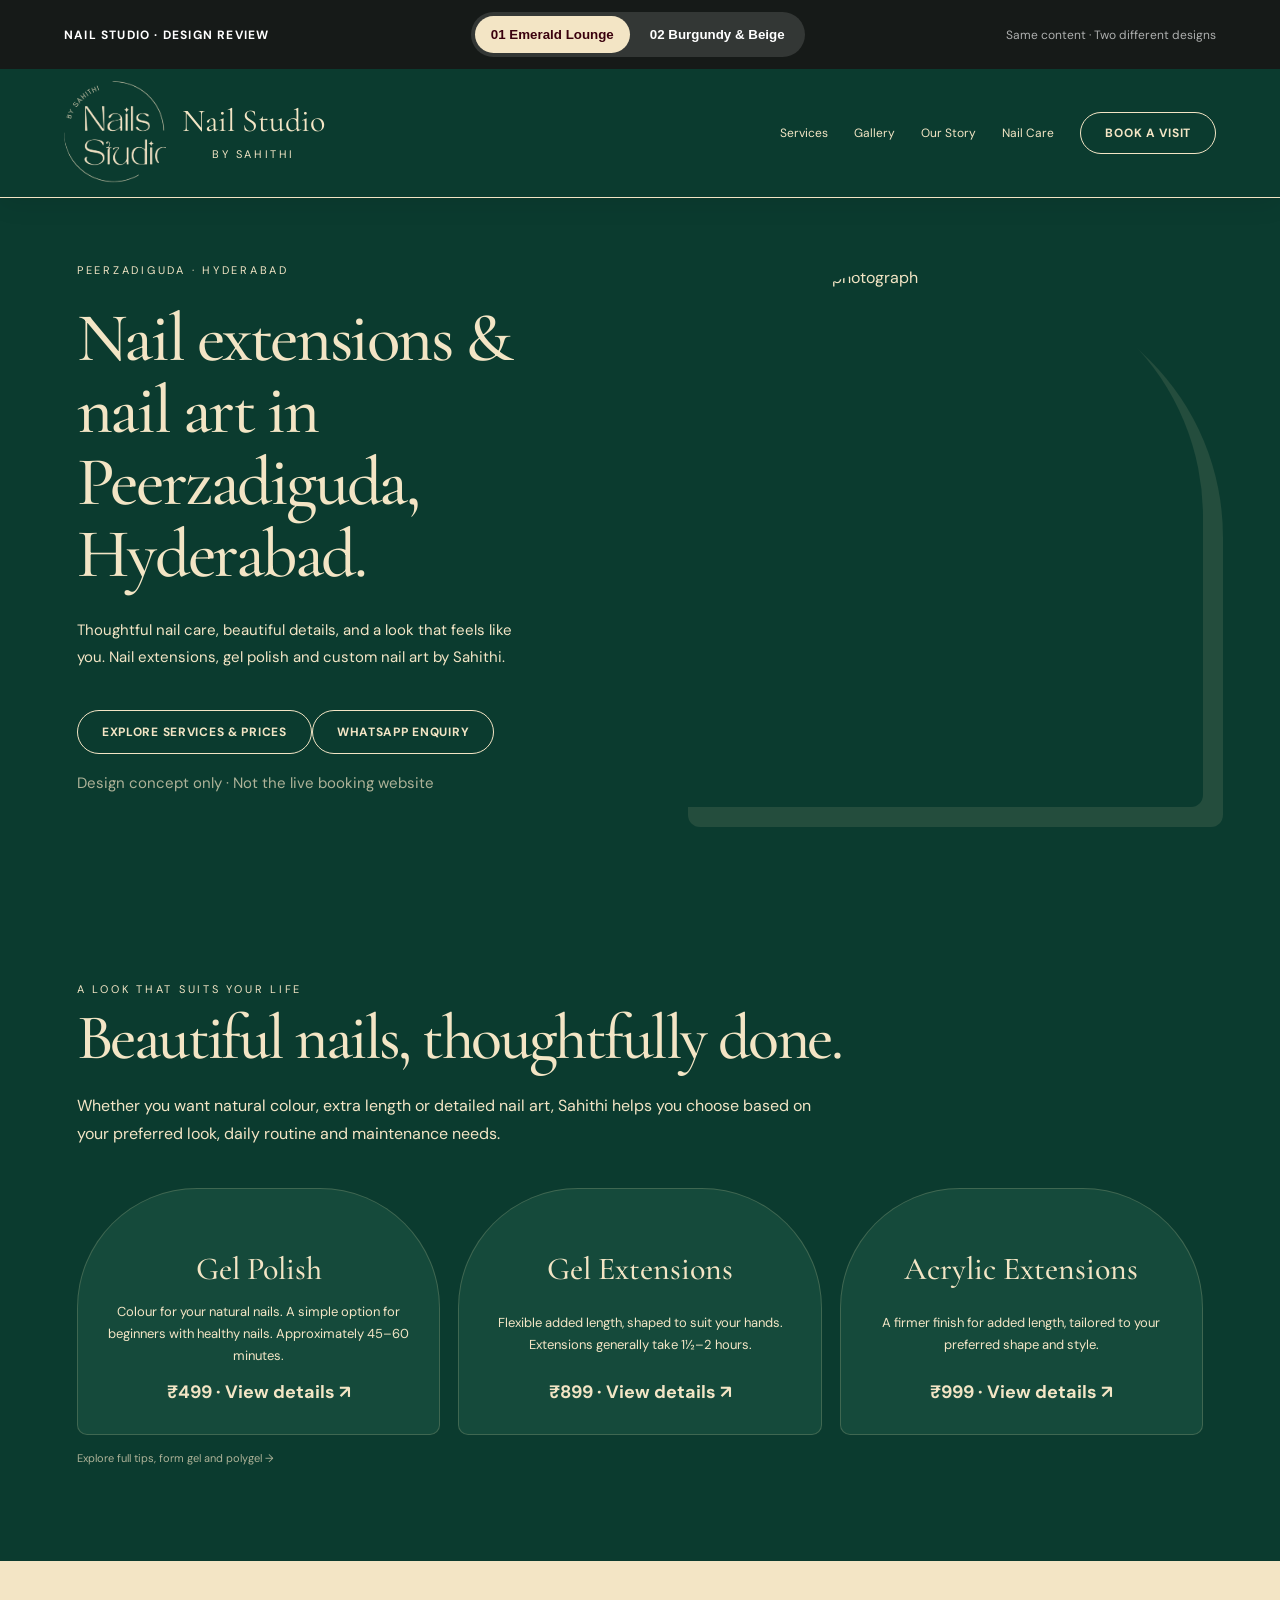
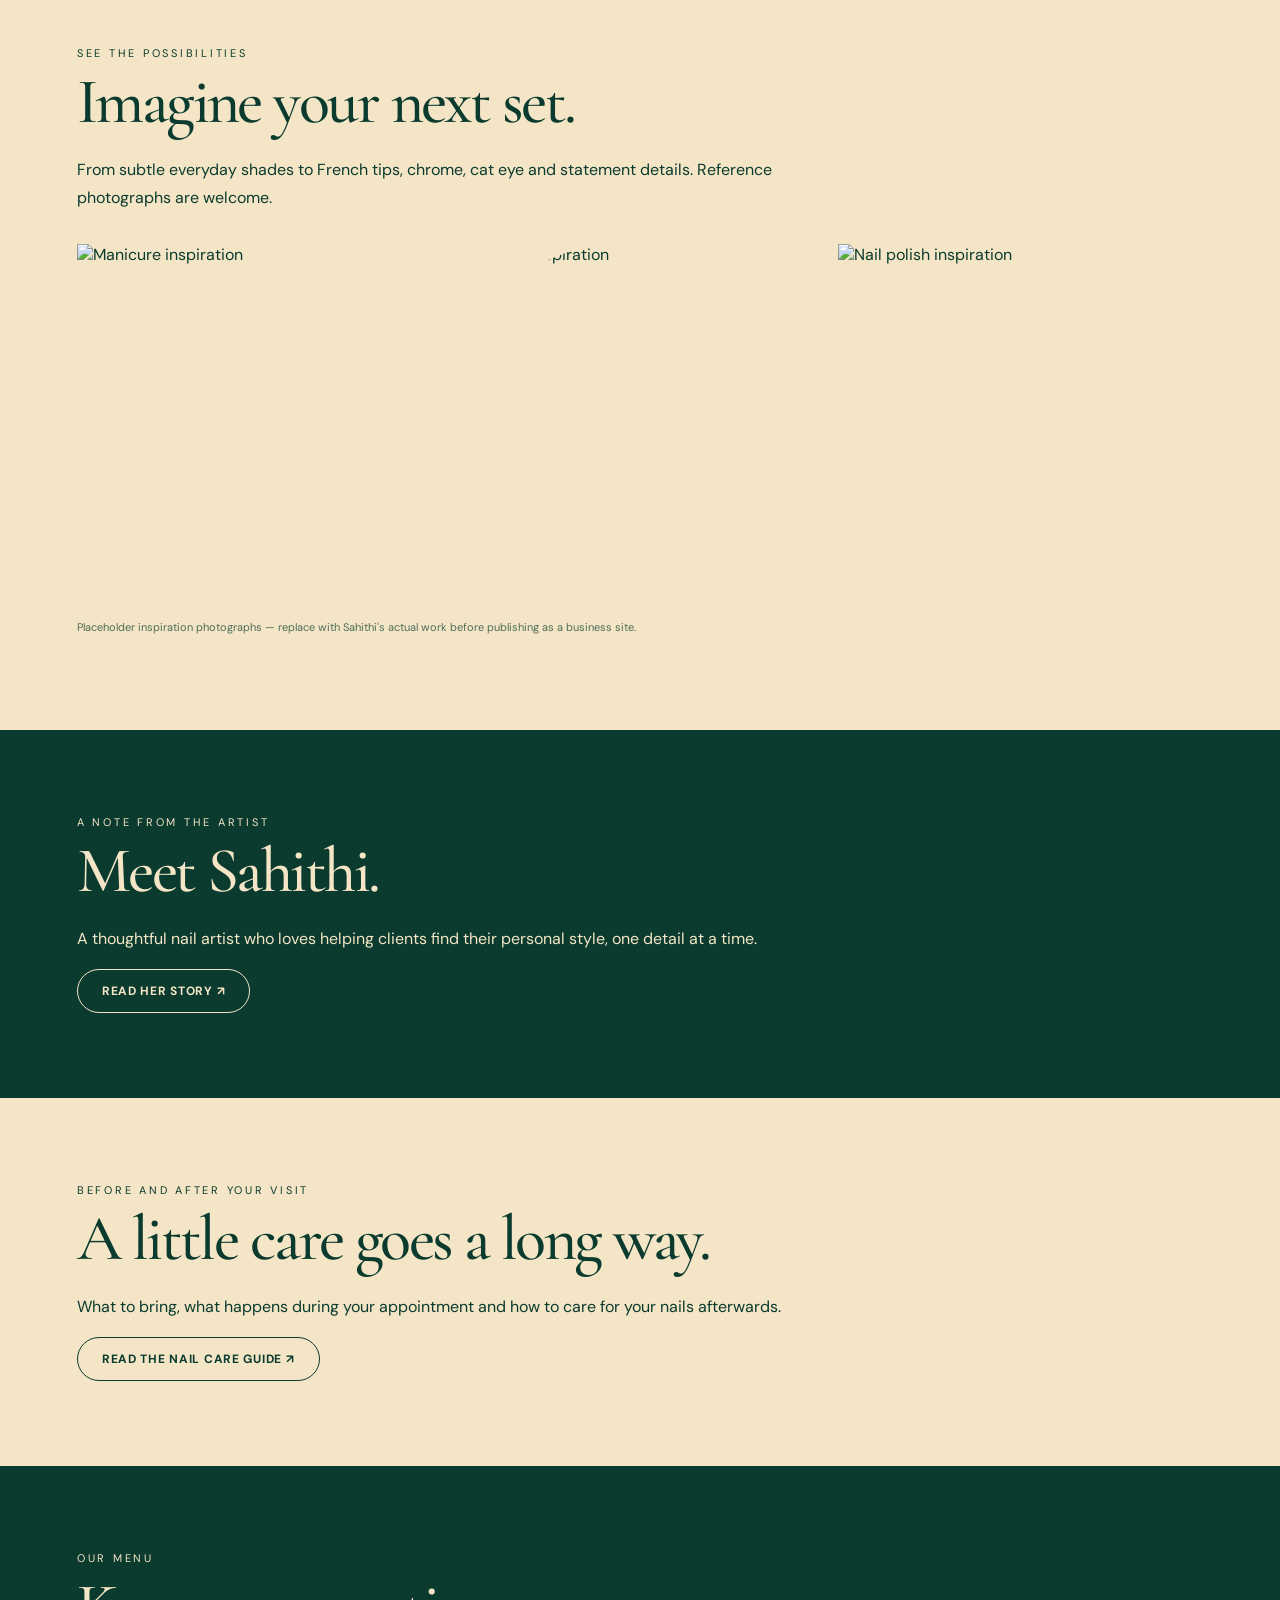
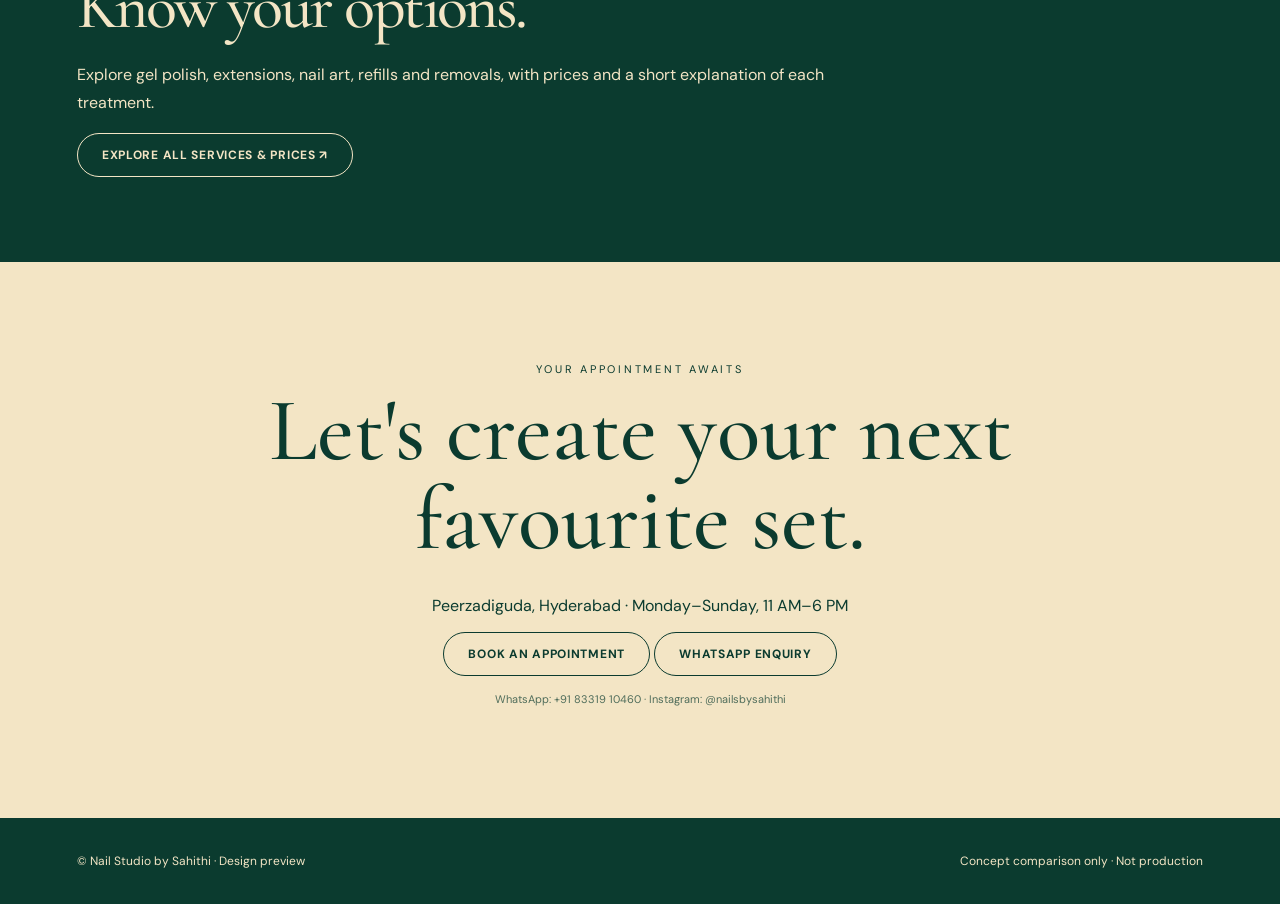
==== commit e661c825: "Make homepage conversion-led with local SEO, booking and direct WhatsApp" ====
--- a/previews/index.html
+++ b/previews/index.html
@@ -1,15 +1,15 @@
 <!doctype html>
-<html lang="en"><head><meta charset="utf-8"><meta name="viewport" content="width=device-width,initial-scale=1"><title>Nail Studio by Sahithi — Two Design Directions</title><link href="https://fonts.googleapis.com/css2?family=DM+Sans:wght@400;500;600;700&family=Manrope:wght@400;600;700&family=Cormorant+Garamond:wght@400;500;600;700&family=Playfair+Display:wght@400;500;600&display=swap" rel="stylesheet"><style>
+<html lang="en"><head><meta charset="utf-8"><meta name="viewport" content="width=device-width,initial-scale=1"><title>Nail Extensions & Nail Art in Peerzadiguda, Hyderabad | Nail Studio by Sahithi</title><meta name="description" content="Gel polish, acrylic and gel nail extensions, custom nail art and refills in Peerzadiguda, Hyderabad. Explore prices and book with Sahithi."><meta name="robots" content="noindex,follow"><link href="https://fonts.googleapis.com/css2?family=DM+Sans:wght@400;500;600;700&family=Manrope:wght@400;600;700&family=Cormorant+Garamond:wght@400;500;600;700&family=Playfair+Display:wght@400;500;600&display=swap" rel="stylesheet"><style>
 :root{scroll-behavior:smooth}*{box-sizing:border-box}body{margin:0;font-family:'DM Sans',sans-serif}button,a{cursor:pointer}a{text-decoration:none;color:inherit}.toolbar{position:sticky;top:0;z-index:20;background:#161a18;color:#fff;display:flex;align-items:center;justify-content:space-between;gap:14px;padding:12px 5%;font-size:12px}.toolbar strong{letter-spacing:.1em}.switch{display:flex;background:#ffffff20;border-radius:40px;padding:4px;gap:4px}.switch button{border:0;border-radius:40px;padding:11px 16px;background:transparent;color:#fff;font-weight:600}.switch button.active{background:#f3e5c5;color:#3a010d}.notice{opacity:.65}.site{transition:background .3s;color:var(--ink);background:var(--bg)}.site.emerald{--bg:#0b3b2f;--ink:#f3e5c5;--surface:#154a3b;--accent:#fbe6b7;--contrast:#0b3b2f;--paper:#f3e5c5;--head:'Cormorant Garamond',serif}.site.burgundy{--bg:#f3e5c5;--ink:#560b19;--surface:#fbe6b7;--accent:#560b19;--contrast:#f3e5c5;--paper:#fbe6b7;--head:'Playfair Display',serif}.nav{position:sticky;top:60px;z-index:15;background:var(--bg);display:flex;align-items:center;justify-content:space-between;gap:16px;padding:30px 6%;min-height:112px;border-bottom:1px solid currentColor;box-shadow:0 7px 24px #00000012}.brand{display:flex;align-items:center;gap:14px;font-family:var(--head);font-size:32px;line-height:1}.brand-logo-frame{width:90px;height:90px;flex:none;overflow:visible;border-radius:50%;display:grid;place-items:center}.brand-logo{width:100%;height:100%;object-fit:contain;transform:none}.burgundy .brand-logo-frame{background:#560b19;border-radius:50%;padding:8px}.brand-text{display:block}.brand small{display:block;font:10px 'DM Sans',sans-serif;letter-spacing:.34em;text-align:center;margin-top:8px}.navlinks{display:flex;gap:26px;align-items:center;font-size:12px}.pill{display:inline-block;border:1px solid currentColor;border-radius:100px;padding:13px 24px;font-size:12px;font-weight:700;letter-spacing:.06em}.hero{display:grid;grid-template-columns:1fr 1fr;min-height:620px;align-items:center;gap:5%;padding:65px 6% 85px}.eyebrow{font-size:11px;letter-spacing:.25em;text-transform:uppercase}.hero h1{font-family:var(--head);font-weight:500;font-size:clamp(64px,7.5vw,130px);line-height:.9;letter-spacing:-.035em;margin:26px 0}.hero p{line-height:1.8;max-width:450px;font-size:15px}.hero img{width:100%;height:540px;object-fit:cover}.hero .pill{margin-top:24px}.emerald .hero img{border-radius:250px 250px 12px 12px;box-shadow:20px 20px 0 #fbe6b71a}.burgundy .hero{grid-template-columns:1.1fr .9fr}.burgundy .hero img{border-radius:160px 160px 0 0;transform:rotate(2deg)}.burgundy .hero h1{font-size:clamp(60px,6.5vw,110px)}.section{padding:85px 6%}.section h2{font:500 clamp(44px,5vw,80px)/1 var(--head);margin:10px 0 22px}.intro{max-width:750px;line-height:1.75}.cards{display:grid;grid-template-columns:repeat(3,1fr);gap:18px;margin-top:40px}.card{padding:30px;min-height:220px;background:var(--surface);display:flex;flex-direction:column;justify-content:space-between}.card h3{font:500 32px var(--head);margin:0}.card p{font-size:13px;line-height:1.7}.card b{font-size:18px}.emerald .card{border:1px solid #fbe6b72e;border-radius:120px 120px 10px 10px;text-align:center;padding-top:60px}.burgundy .card{border-left:3px solid #560b19}.contrast{background:var(--paper);color:var(--contrast)}.emerald .contrast{--contrast:#0b3b2f}.burgundy .contrast{--contrast:#560b19}.gallery{display:grid;grid-template-columns:1fr 1fr 1fr;gap:16px;margin-top:32px}.gallery img{width:100%;height:360px;object-fit:cover}.emerald .gallery img:nth-child(2){border-radius:160px 160px 0 0}.burgundy .gallery img:nth-child(2){margin-top:40px}.about{display:grid;grid-template-columns:.75fr 1.25fr;gap:8%;align-items:center}.about img{width:100%;height:440px;object-fit:cover}.about p,.guide p{line-height:1.85}.guide{display:grid;grid-template-columns:repeat(3,1fr);gap:30px;margin-top:30px}.guide article{border-top:1px solid currentColor;padding-top:20px}.guide h3{font:500 30px var(--head)}.price-table{display:grid;grid-template-columns:1fr 1fr;gap:0 40px}.price-table div{padding:16px 0;border-bottom:1px solid currentColor;display:flex;justify-content:space-between;gap:15px;font-size:13px}.cta{text-align:center;padding:100px 6%}.cta h2{font:500 clamp(55px,7vw,110px)/1 var(--head);margin:10px auto 30px;max-width:850px}.footer{padding:35px 6%;border-top:1px solid currentColor;display:flex;justify-content:space-between;font-size:12px;gap:20px}.emerald .pill:hover{background:#fbe6b7;color:#0b3b2f}.burgundy .pill:hover{background:#560b19;color:#f3e5c5}.emerald .section h2{letter-spacing:-.04em}.burgundy .eyebrow{font-weight:700}.burgundy .section h2{letter-spacing:-.06em}.preview-note{font-size:11px;opacity:.7;margin-top:16px}@media(max-width:760px){.toolbar{flex-wrap:wrap;justify-content:center}.notice{display:none}.navlinks a:not(.pill){display:none}.nav{top:94px;padding:14px 5%;min-height:112px}.brand{font-size:23px;gap:8px}.brand-logo-frame{width:82px;height:82px}.brand-logo{transform:none}.hero{grid-template-columns:1fr!important;padding:50px 5%;gap:35px}.hero h1{font-size:66px!important}.hero img{height:400px;transform:none!important}.section{padding:60px 5%}.cards,.gallery,.guide,.price-table,.about{grid-template-columns:1fr}.gallery img{height:300px}.gallery img:nth-child(2){margin:0}.footer{flex-direction:column}.card{min-height:170px}.emerald .card{border-radius:40px 40px 8px 8px;padding-top:25px}.about img{height:320px}}
-.brand-logo-frame{width:116px;height:116px;flex:none;overflow:visible;display:grid;place-items:center;border-radius:50%}.brand-logo{display:block;width:100%;height:100%;object-fit:contain;transform:none}.burgundy .brand-logo-frame{background:#560b19;padding:10px}.nav{min-height:150px}.brand{gap:18px}@media(max-width:760px){.nav{top:94px;display:flex;flex-direction:column;justify-content:center;align-items:center;gap:16px;padding:20px 5% 24px;min-height:0}.brand{display:flex;flex-direction:column;align-items:center;gap:10px;text-align:center;font-size:27px}.brand-logo-frame{width:150px;height:150px}.brand-text{text-align:center}.brand small{text-align:center;margin-top:8px}.navlinks{display:flex;justify-content:center;width:100%}.navlinks .pill{padding:12px 28px;white-space:nowrap}.burgundy .brand-logo-frame{padding:12px}.site .hero{scroll-margin-top:110px}}/* Header proportions: logo is the sizing reference */.site .nav{position:sticky;top:0;z-index:15;display:flex;flex-direction:row;align-items:center;justify-content:space-between;gap:clamp(8px,2vw,22px);height:auto;min-height:0;padding:12px 5%;background:var(--bg)}.site .brand{display:flex;flex-direction:row;align-items:center;gap:clamp(8px,2vw,18px);min-width:0;text-align:left;font-size:clamp(19px,2.6vw,32px)}.site .brand-logo-frame{width:clamp(82px,10vw,118px);height:clamp(82px,10vw,118px);flex-shrink:0;display:grid;place-items:center;overflow:visible;border-radius:50%}.site .brand-logo{width:100%;height:100%;display:block;object-fit:contain;transform:none}.site .brand-text{display:block;min-width:0;text-align:left}.site .brand small{text-align:center;letter-spacing:.23em;font-size:clamp(8px,1vw,11px)}.site .navlinks{width:auto;display:flex;align-items:center;justify-content:flex-end;flex-shrink:0}.site .navlinks .pill{white-space:nowrap;padding:12px clamp(12px,2vw,24px);font-size:clamp(10px,1vw,12px)}.site.burgundy .brand-logo-frame{background:#560b19;padding:9px}@media(max-width:760px){.site .nav{padding:12px 4%;gap:8px}.site .brand{gap:8px;font-size:clamp(18px,4.6vw,25px)}.site .brand-logo-frame{width:clamp(76px,23vw,105px);height:clamp(76px,23vw,105px)}.site .brand small{font-size:8px;letter-spacing:.18em;margin-top:6px}.site .navlinks .pill{padding:11px 10px;font-size:10px;white-space:normal;max-width:118px;text-align:center;line-height:1.25}.site.burgundy .brand-logo-frame{padding:7px}}@media(max-width:390px){.site .brand{font-size:17px}.site .brand-logo-frame{width:74px;height:74px}.site .navlinks .pill{max-width:95px;padding:10px 7px}}/* Alignment correction: image and title share one centered horizontal axis. */.site .nav{align-items:center}.site .brand{display:flex;flex-direction:row;align-items:center;justify-content:flex-start;gap:14px;line-height:1;flex:0 1 auto}.site .brand-logo-frame{display:flex;align-items:center;justify-content:center;width:104px;height:104px;flex:0 0 104px;padding:0;overflow:hidden;border-radius:50%}.site .brand-logo{display:block;width:100%;height:100%;object-fit:contain;object-position:center;transform:none}.site .brand-text{display:flex;flex-direction:column;align-items:center;justify-content:center;text-align:center;white-space:nowrap}.site .brand small{margin-top:10px;text-align:center}.site.burgundy .brand-logo-frame{background:#560b19;padding:7px}@media(max-width:760px){.site .nav{align-items:center}.site .brand{gap:10px;align-items:center;flex-direction:row}.site .brand-logo-frame{width:90px;height:90px;flex:0 0 90px}.site .brand-text{font-size:clamp(17px,4.7vw,25px)}.site .brand small{font-size:8px;letter-spacing:.16em;margin-top:7px}.site.burgundy .brand-logo-frame{padding:6px}}@media(max-width:390px){.site .brand-logo-frame{width:76px;height:76px;flex-basis:76px}.site .brand{gap:7px}}/* Fill the existing circular logo viewport without changing header dimensions. */.site .brand-logo-frame{overflow:hidden}.site .brand-logo{width:100%;height:100%;object-fit:contain;object-position:center;transform:scale(1.18);transform-origin:50% 50%}.site.burgundy .brand-logo-frame{padding:0}.site.burgundy .brand-logo{transform:scale(1.18)}.site .card{color:inherit;text-decoration:none}.site .card:hover{outline:2px solid var(--ink);outline-offset:3px}</style></head><body><div class="toolbar"><strong>NAIL STUDIO · DESIGN REVIEW</strong><div class="switch"><button id="emerald" class="active" onclick="choose('emerald')">01 Emerald Lounge</button><button id="burgundy" onclick="choose('burgundy')">02 Burgundy & Beige</button></div><span class="notice">Same content · Two different designs</span></div><main id="site" class="site emerald">
-<header class="nav"><a href="#top" class="brand"><span class="brand-logo-frame"><img class="brand-logo" src="assets/sahithi-logo.PNG" alt="Nail Studio by Sahithi logo" onerror="this.parentElement.style.display='none'"></span><span class="brand-text">Nail Studio<small>BY SAHITHI</small></span></a><nav class="navlinks"><a href="services/index.html">Services</a><a href="#gallery">Gallery</a><a href="about.html">Our Story</a><a href="nail-care.html">Nail Care</a><a class="pill" href="#booking">BOOK A VISIT</a></nav></header>
-<section class="hero" id="top"><div><div class="eyebrow">Peerzadiguda · Hyderabad</div><h1 id="heroTitle">A little ritual of beauty.</h1><p>Thoughtful nail care, beautiful details, and a look that feels like you. Nail extensions, gel polish and custom nail art by Sahithi.</p><a class="pill" href="services/index.html">EXPLORE SERVICES & PRICES</a><p class="preview-note">Design concept only · Not the live booking website</p></div><img id="heroImage" alt="Editorial nail design photograph" src="https://images.unsplash.com/photo-1604654894610-df63bc536371?w=1000&auto=format&fit=crop&q=85"></section>
-<section class="section" id="services"><div class="eyebrow">The treatment menu</div><h2>Beautiful nails, your way.</h2><p class="intro">Whether you want natural colour, extra length or detailed nail art, Sahithi helps you choose based on your preferred look, daily routine and maintenance needs.</p><div class="cards"><a class="card" href="services/gel-polish.html"><h3>Gel Polish</h3><p>Colour for your natural nails. A simple option for beginners with healthy nails. Approximately 45–60 minutes.</p><b>₹499 · View details ↗</b></a><a class="card" href="services/gel-extensions.html"><h3>Gel Extensions</h3><p>Flexible added length, shaped to suit your hands. Extensions generally take 1½–2 hours.</p><b>₹899 · View details ↗</b></a><a class="card" href="services/acrylic-extensions.html"><h3>Acrylic Extensions</h3><p>A firmer finish for added length, tailored to your preferred shape and style.</p><b>₹999 · View details ↗</b></a></div><p class="preview-note"><a href="services/other-extensions.html">Explore full tips, form gel and polygel →</a></p></section>
-<section class="section contrast" id="gallery"><div class="eyebrow">Your next inspiration</div><h2>The nail edit.</h2><p class="intro">From subtle everyday shades to French tips, chrome, cat eye and statement details. Reference photographs are welcome.</p><div class="gallery"><img loading="lazy" alt="Manicure inspiration" src="https://images.unsplash.com/photo-1610992015732-2449b76344bc?w=700&auto=format&fit=crop&q=80"><img loading="lazy" alt="Nail art inspiration" src="https://images.unsplash.com/photo-1632345031435-8727f6897d53?w=700&auto=format&fit=crop&q=80"><img loading="lazy" alt="Nail polish inspiration" src="https://images.unsplash.com/photo-1604654894610-df63bc536371?w=700&auto=format&fit=crop&q=80"></div><p class="preview-note">Placeholder inspiration photographs — replace with Sahithi's actual work before publishing as a business site.</p></section>
+.brand-logo-frame{width:116px;height:116px;flex:none;overflow:visible;display:grid;place-items:center;border-radius:50%}.brand-logo{display:block;width:100%;height:100%;object-fit:contain;transform:none}.burgundy .brand-logo-frame{background:#560b19;padding:10px}.nav{min-height:150px}.brand{gap:18px}@media(max-width:760px){.nav{top:94px;display:flex;flex-direction:column;justify-content:center;align-items:center;gap:16px;padding:20px 5% 24px;min-height:0}.brand{display:flex;flex-direction:column;align-items:center;gap:10px;text-align:center;font-size:27px}.brand-logo-frame{width:150px;height:150px}.brand-text{text-align:center}.brand small{text-align:center;margin-top:8px}.navlinks{display:flex;justify-content:center;width:100%}.navlinks .pill{padding:12px 28px;white-space:nowrap}.burgundy .brand-logo-frame{padding:12px}.site .hero{scroll-margin-top:110px}}/* Header proportions: logo is the sizing reference */.site .nav{position:sticky;top:0;z-index:15;display:flex;flex-direction:row;align-items:center;justify-content:space-between;gap:clamp(8px,2vw,22px);height:auto;min-height:0;padding:12px 5%;background:var(--bg)}.site .brand{display:flex;flex-direction:row;align-items:center;gap:clamp(8px,2vw,18px);min-width:0;text-align:left;font-size:clamp(19px,2.6vw,32px)}.site .brand-logo-frame{width:clamp(82px,10vw,118px);height:clamp(82px,10vw,118px);flex-shrink:0;display:grid;place-items:center;overflow:visible;border-radius:50%}.site .brand-logo{width:100%;height:100%;display:block;object-fit:contain;transform:none}.site .brand-text{display:block;min-width:0;text-align:left}.site .brand small{text-align:center;letter-spacing:.23em;font-size:clamp(8px,1vw,11px)}.site .navlinks{width:auto;display:flex;align-items:center;justify-content:flex-end;flex-shrink:0}.site .navlinks .pill{white-space:nowrap;padding:12px clamp(12px,2vw,24px);font-size:clamp(10px,1vw,12px)}.site.burgundy .brand-logo-frame{background:#560b19;padding:9px}@media(max-width:760px){.site .nav{padding:12px 4%;gap:8px}.site .brand{gap:8px;font-size:clamp(18px,4.6vw,25px)}.site .brand-logo-frame{width:clamp(76px,23vw,105px);height:clamp(76px,23vw,105px)}.site .brand small{font-size:8px;letter-spacing:.18em;margin-top:6px}.site .navlinks .pill{padding:11px 10px;font-size:10px;white-space:normal;max-width:118px;text-align:center;line-height:1.25}.site.burgundy .brand-logo-frame{padding:7px}}@media(max-width:390px){.site .brand{font-size:17px}.site .brand-logo-frame{width:74px;height:74px}.site .navlinks .pill{max-width:95px;padding:10px 7px}}/* Alignment correction: image and title share one centered horizontal axis. */.site .nav{align-items:center}.site .brand{display:flex;flex-direction:row;align-items:center;justify-content:flex-start;gap:14px;line-height:1;flex:0 1 auto}.site .brand-logo-frame{display:flex;align-items:center;justify-content:center;width:104px;height:104px;flex:0 0 104px;padding:0;overflow:hidden;border-radius:50%}.site .brand-logo{display:block;width:100%;height:100%;object-fit:contain;object-position:center;transform:none}.site .brand-text{display:flex;flex-direction:column;align-items:center;justify-content:center;text-align:center;white-space:nowrap}.site .brand small{margin-top:10px;text-align:center}.site.burgundy .brand-logo-frame{background:#560b19;padding:7px}@media(max-width:760px){.site .nav{align-items:center}.site .brand{gap:10px;align-items:center;flex-direction:row}.site .brand-logo-frame{width:90px;height:90px;flex:0 0 90px}.site .brand-text{font-size:clamp(17px,4.7vw,25px)}.site .brand small{font-size:8px;letter-spacing:.16em;margin-top:7px}.site.burgundy .brand-logo-frame{padding:6px}}@media(max-width:390px){.site .brand-logo-frame{width:76px;height:76px;flex-basis:76px}.site .brand{gap:7px}}/* Fill the existing circular logo viewport without changing header dimensions. */.site .brand-logo-frame{overflow:hidden}.site .brand-logo{width:100%;height:100%;object-fit:contain;object-position:center;transform:scale(1.18);transform-origin:50% 50%}.site.burgundy .brand-logo-frame{padding:0}.site.burgundy .brand-logo{transform:scale(1.18)}.site .card{color:inherit;text-decoration:none}.site .card:hover{outline:2px solid var(--ink);outline-offset:3px}.site .hero h1{font-size:clamp(44px,5.4vw,88px);line-height:1.04}.site .hero{min-height:0}@media(max-width:760px){.site .hero h1{font-size:clamp(42px,9vw,66px)!important}.site .hero .pill{margin:12px 6px 0 0}}</style></head><body><div class="toolbar"><strong>NAIL STUDIO · DESIGN REVIEW</strong><div class="switch"><button id="emerald" class="active" onclick="choose('emerald')">01 Emerald Lounge</button><button id="burgundy" onclick="choose('burgundy')">02 Burgundy & Beige</button></div><span class="notice">Same content · Two different designs</span></div><main id="site" class="site emerald">
+<header class="nav"><a href="#top" class="brand"><span class="brand-logo-frame"><img class="brand-logo" src="assets/sahithi-logo.PNG" alt="Nail Studio by Sahithi logo" onerror="this.parentElement.style.display='none'"></span><span class="brand-text">Nail Studio<small>BY SAHITHI</small></span></a><nav class="navlinks"><a href="services/index.html">Services</a><a href="#gallery">Gallery</a><a href="about.html">Our Story</a><a href="nail-care.html">Nail Care</a><a class="pill" href="https://tally.so/r/e5DLBq" target="_blank" rel="noopener">BOOK A VISIT</a></nav></header>
+<section class="hero" id="top"><div><div class="eyebrow">Peerzadiguda · Hyderabad</div><h1 id="heroTitle">Nail extensions & nail art in Peerzadiguda, Hyderabad.</h1><p>Thoughtful nail care, beautiful details, and a look that feels like you. Nail extensions, gel polish and custom nail art by Sahithi.</p><a class="pill" href="services/index.html">EXPLORE SERVICES & PRICES</a><a class="pill" href="https://wa.me/918331910460?text=Hi%20Sahithi%2C%20I%20have%20a%20question%20about%20your%20nail%20services." target="_blank" rel="noopener">WHATSAPP ENQUIRY</a><p class="preview-note">Design concept only · Not the live booking website</p></div><img id="heroImage" alt="Editorial nail design photograph" src="https://images.unsplash.com/photo-1604654894610-df63bc536371?w=1000&auto=format&fit=crop&q=85"></section>
+<section class="section" id="services"><div class="eyebrow">A look that suits your life</div><h2>Beautiful nails, thoughtfully done.</h2><p class="intro">Whether you want natural colour, extra length or detailed nail art, Sahithi helps you choose based on your preferred look, daily routine and maintenance needs.</p><div class="cards"><a class="card" href="services/gel-polish.html"><h3>Gel Polish</h3><p>Colour for your natural nails. A simple option for beginners with healthy nails. Approximately 45–60 minutes.</p><b>₹499 · View details ↗</b></a><a class="card" href="services/gel-extensions.html"><h3>Gel Extensions</h3><p>Flexible added length, shaped to suit your hands. Extensions generally take 1½–2 hours.</p><b>₹899 · View details ↗</b></a><a class="card" href="services/acrylic-extensions.html"><h3>Acrylic Extensions</h3><p>A firmer finish for added length, tailored to your preferred shape and style.</p><b>₹999 · View details ↗</b></a></div><p class="preview-note"><a href="services/other-extensions.html">Explore full tips, form gel and polygel →</a></p></section>
+<section class="section contrast" id="gallery"><div class="eyebrow">See the possibilities</div><h2>Imagine your next set.</h2><p class="intro">From subtle everyday shades to French tips, chrome, cat eye and statement details. Reference photographs are welcome.</p><div class="gallery"><img loading="lazy" alt="Manicure inspiration" src="https://images.unsplash.com/photo-1610992015732-2449b76344bc?w=700&auto=format&fit=crop&q=80"><img loading="lazy" alt="Nail art inspiration" src="https://images.unsplash.com/photo-1632345031435-8727f6897d53?w=700&auto=format&fit=crop&q=80"><img loading="lazy" alt="Nail polish inspiration" src="https://images.unsplash.com/photo-1604654894610-df63bc536371?w=700&auto=format&fit=crop&q=80"></div><p class="preview-note">Placeholder inspiration photographs — replace with Sahithi's actual work before publishing as a business site.</p></section>
 <section class="section" id="about"><div class="eyebrow">A note from the artist</div><h2>Meet Sahithi.</h2><p class="intro">A thoughtful nail artist who loves helping clients find their personal style, one detail at a time.</p><a class="pill" href="about.html">READ HER STORY ↗</a></section>
 <section class="section contrast" id="care"><div class="eyebrow">Before and after your visit</div><h2>A little care goes a long way.</h2><p class="intro">What to bring, what happens during your appointment and how to care for your nails afterwards.</p><a class="pill" href="nail-care.html">READ THE NAIL CARE GUIDE ↗</a></section>
 <section class="section" id="prices"><div class="eyebrow">Our menu</div><h2>Know your options.</h2><p class="intro">Explore gel polish, extensions, nail art, refills and removals, with prices and a short explanation of each treatment.</p><a class="pill" href="services/index.html">EXPLORE ALL SERVICES & PRICES ↗</a></section>
-<section class="cta contrast" id="booking"><div class="eyebrow">Your appointment awaits</div><h2>Let's create your next favourite set.</h2><p>Peerzadiguda, Hyderabad · Monday–Sunday, 11 AM–6 PM</p><a class="pill" href="https://wa.me/918331910460?text=Hi%20Sahithi%2C%20I%27d%20like%20to%20enquire%20about%20a%20nail%20appointment." target="_blank" rel="noopener">MESSAGE SAHITHI</a><p class="preview-note">WhatsApp: +91 83319 10460 · Instagram: @nailsbysahithi</p></section>
+<section class="cta contrast" id="booking"><div class="eyebrow">Your appointment awaits</div><h2>Let's create your next favourite set.</h2><p>Peerzadiguda, Hyderabad · Monday–Sunday, 11 AM–6 PM</p><a class="pill" href="https://tally.so/r/e5DLBq" target="_blank" rel="noopener">BOOK AN APPOINTMENT</a> <a class="pill" href="https://wa.me/918331910460?text=Hi%20Sahithi%2C%20I%27d%20like%20to%20enquire%20about%20a%20nail%20appointment." target="_blank" rel="noopener">WHATSAPP ENQUIRY</a><p class="preview-note">WhatsApp: +91 83319 10460 · Instagram: @nailsbysahithi</p></section>
 <footer class="footer"><span>© Nail Studio by Sahithi · Design preview</span><span>Concept comparison only · Not production</span></footer></main><script>
-function choose(theme){document.getElementById('site').className='site '+theme;document.getElementById('emerald').classList.toggle('active',theme==='emerald');document.getElementById('burgundy').classList.toggle('active',theme==='burgundy');document.getElementById('heroTitle').textContent=theme==='emerald'?'A little ritual of beauty.':'The art of beautiful nails.';document.getElementById('heroImage').src=theme==='emerald'?'https://images.unsplash.com/photo-1604654894610-df63bc536371?w=1000&auto=format&fit=crop&q=85':'https://images.unsplash.com/photo-1632345031435-8727f6897d53?w=1000&auto=format&fit=crop&q=85';location.hash=theme==='emerald'?'emerald-preview':'burgundy-preview';window.scrollTo({top:0,behavior:'smooth'})}if(location.hash.includes('burgundy'))choose('burgundy');
+function choose(theme){document.getElementById('site').className='site '+theme;document.getElementById('emerald').classList.toggle('active',theme==='emerald');document.getElementById('burgundy').classList.toggle('active',theme==='burgundy');document.getElementById('heroTitle').textContent='Nail extensions & nail art in Peerzadiguda, Hyderabad.';document.getElementById('heroImage').src=theme==='emerald'?'https://images.unsplash.com/photo-1604654894610-df63bc536371?w=1000&auto=format&fit=crop&q=85':'https://images.unsplash.com/photo-1632345031435-8727f6897d53?w=1000&auto=format&fit=crop&q=85';location.hash=theme==='emerald'?'emerald-preview':'burgundy-preview';window.scrollTo({top:0,behavior:'smooth'})}if(location.hash.includes('burgundy'))choose('burgundy');
 </script></body></html>
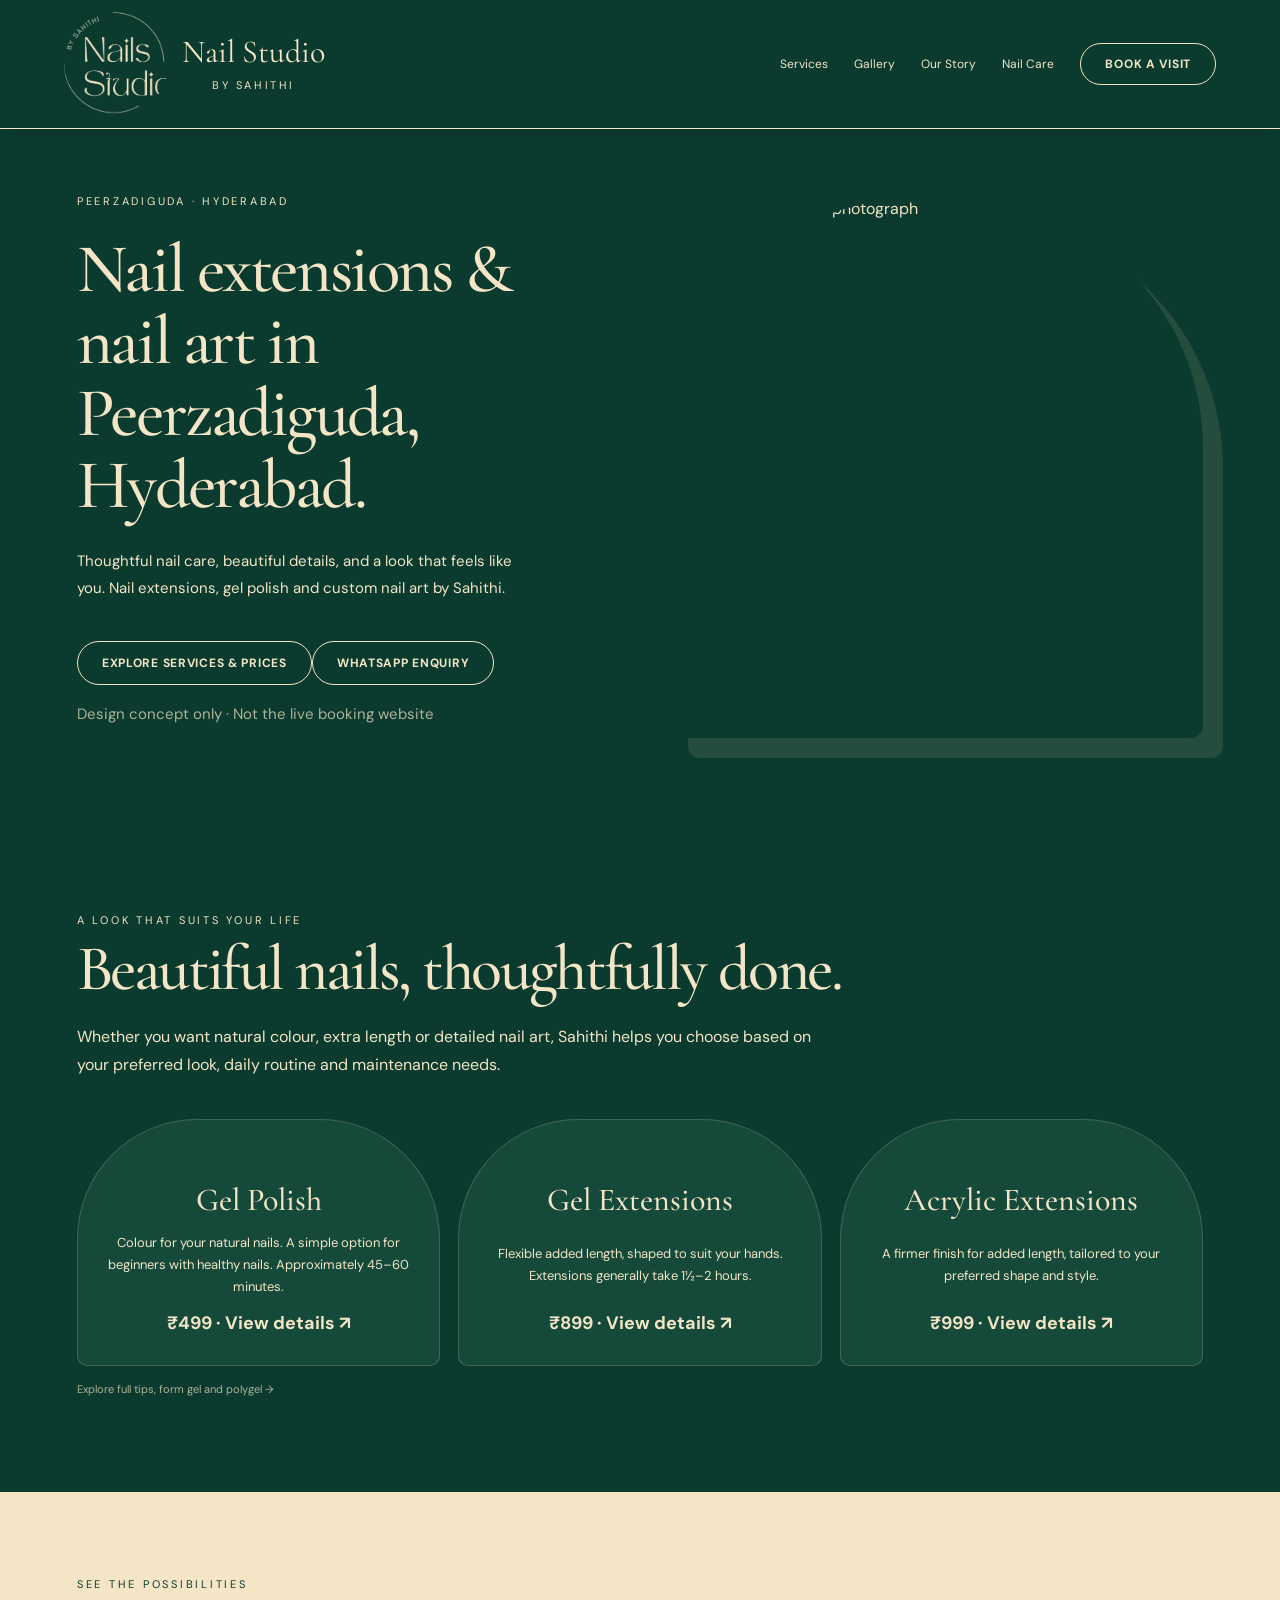
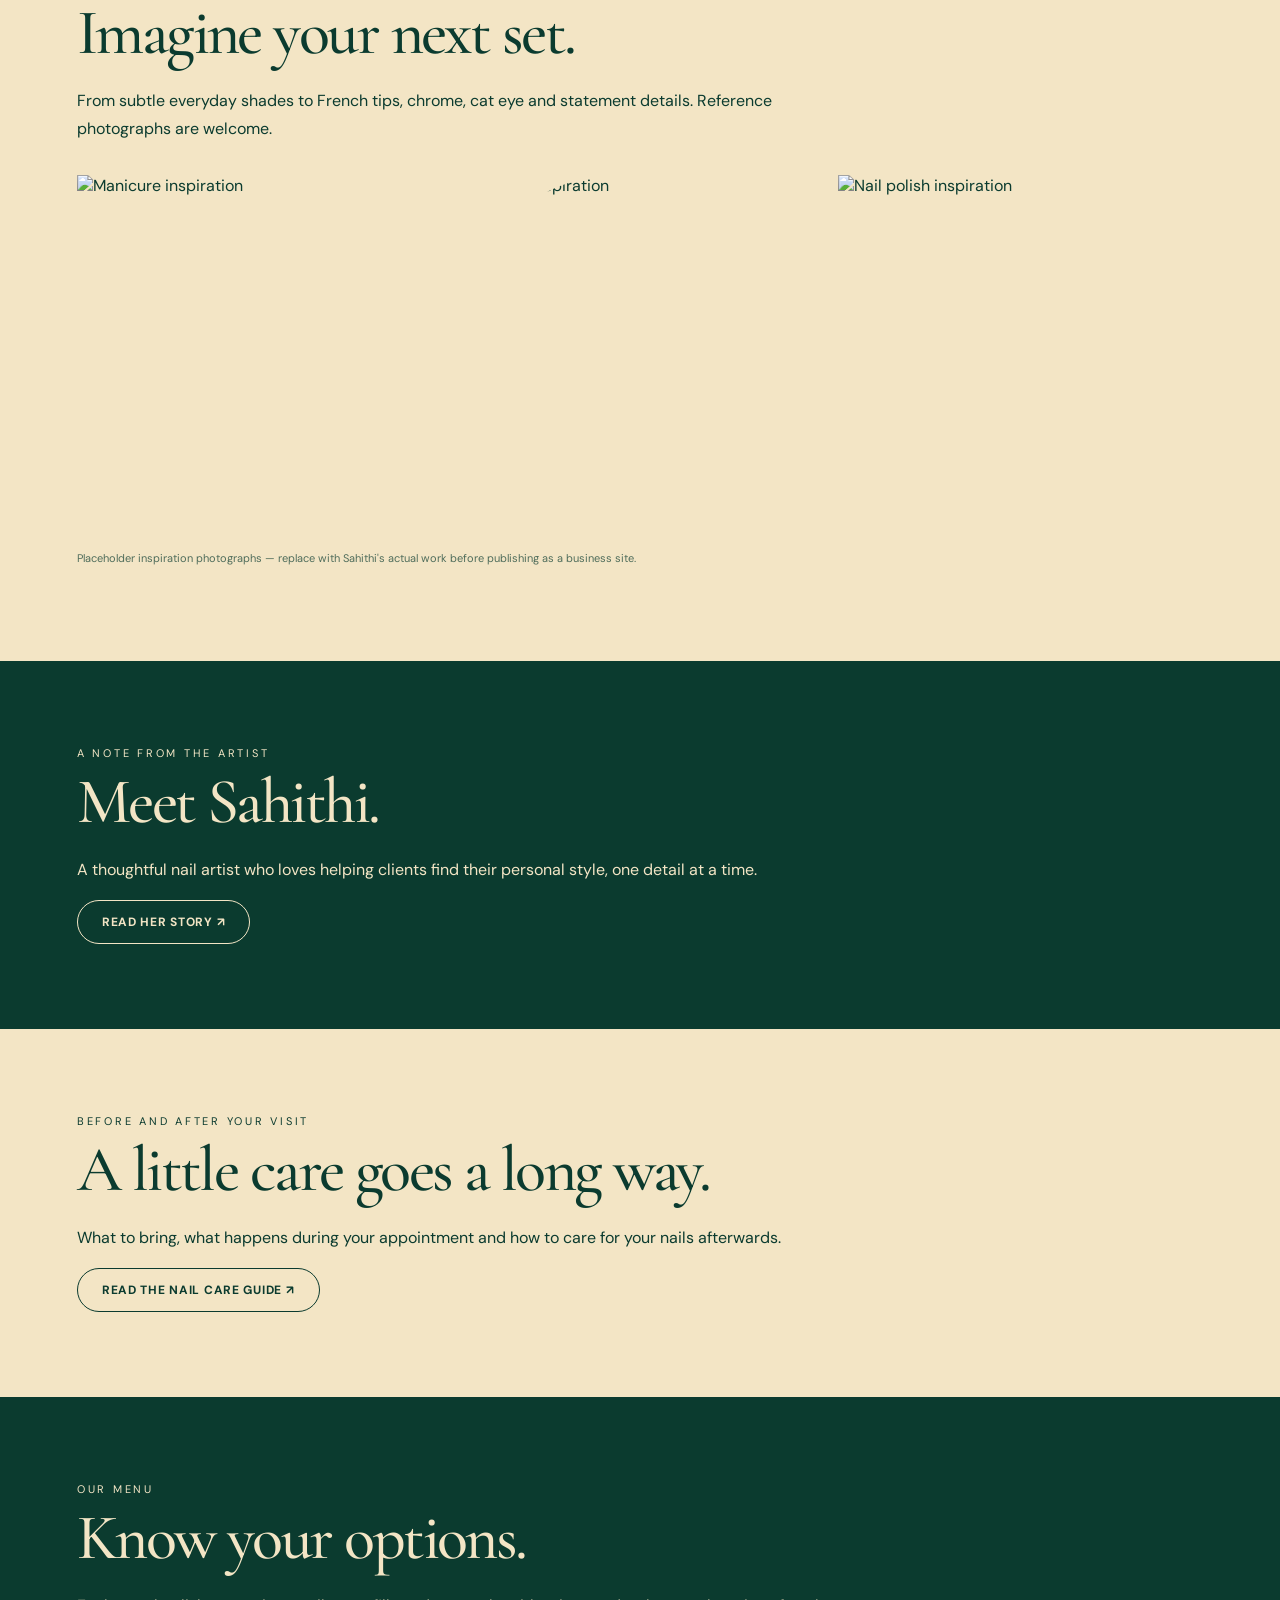
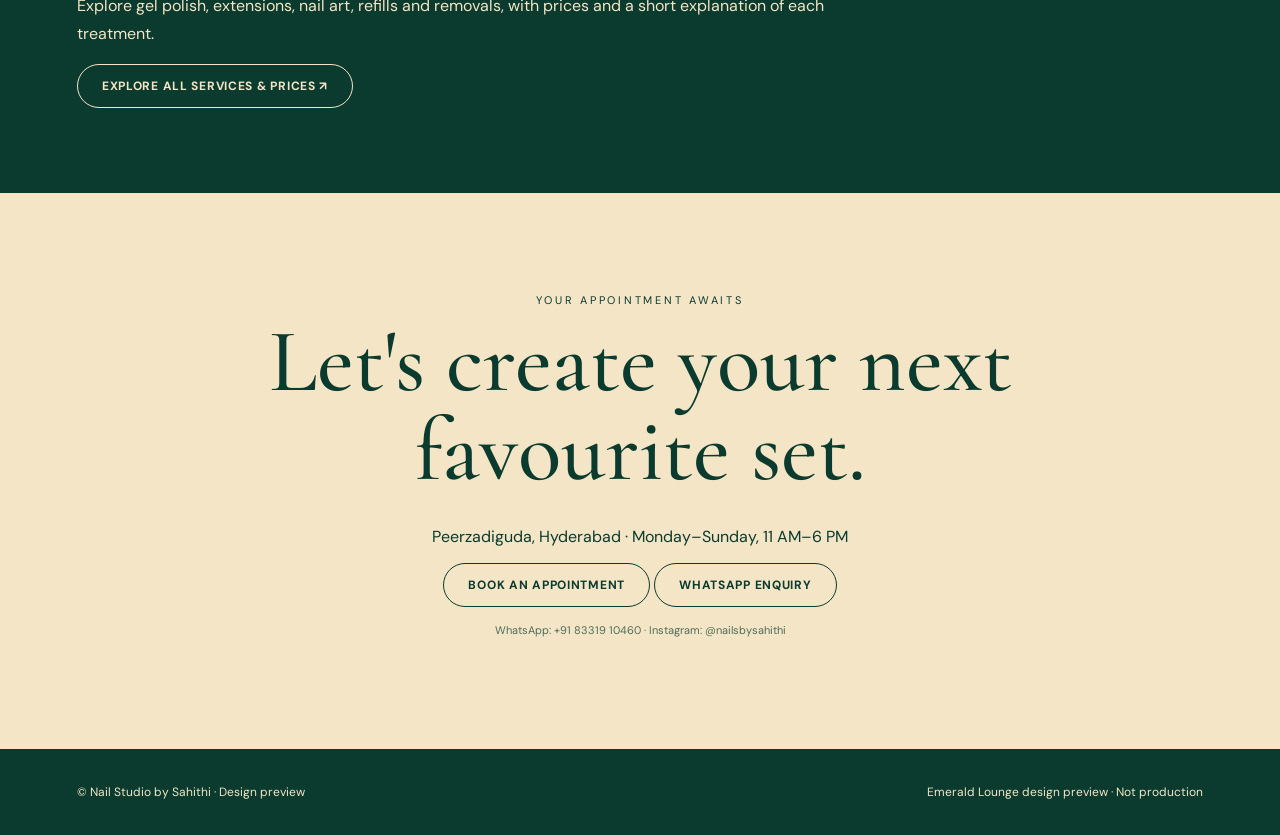
==== commit a6ad4188: "Keep only approved Emerald Lounge preview and route bookings to dedicated page" ====
--- a/previews/index.html
+++ b/previews/index.html
@@ -1,15 +1,13 @@
 <!doctype html>
 <html lang="en"><head><meta charset="utf-8"><meta name="viewport" content="width=device-width,initial-scale=1"><title>Nail Extensions & Nail Art in Peerzadiguda, Hyderabad | Nail Studio by Sahithi</title><meta name="description" content="Gel polish, acrylic and gel nail extensions, custom nail art and refills in Peerzadiguda, Hyderabad. Explore prices and book with Sahithi."><meta name="robots" content="noindex,follow"><link href="https://fonts.googleapis.com/css2?family=DM+Sans:wght@400;500;600;700&family=Manrope:wght@400;600;700&family=Cormorant+Garamond:wght@400;500;600;700&family=Playfair+Display:wght@400;500;600&display=swap" rel="stylesheet"><style>
 :root{scroll-behavior:smooth}*{box-sizing:border-box}body{margin:0;font-family:'DM Sans',sans-serif}button,a{cursor:pointer}a{text-decoration:none;color:inherit}.toolbar{position:sticky;top:0;z-index:20;background:#161a18;color:#fff;display:flex;align-items:center;justify-content:space-between;gap:14px;padding:12px 5%;font-size:12px}.toolbar strong{letter-spacing:.1em}.switch{display:flex;background:#ffffff20;border-radius:40px;padding:4px;gap:4px}.switch button{border:0;border-radius:40px;padding:11px 16px;background:transparent;color:#fff;font-weight:600}.switch button.active{background:#f3e5c5;color:#3a010d}.notice{opacity:.65}.site{transition:background .3s;color:var(--ink);background:var(--bg)}.site.emerald{--bg:#0b3b2f;--ink:#f3e5c5;--surface:#154a3b;--accent:#fbe6b7;--contrast:#0b3b2f;--paper:#f3e5c5;--head:'Cormorant Garamond',serif}.site.burgundy{--bg:#f3e5c5;--ink:#560b19;--surface:#fbe6b7;--accent:#560b19;--contrast:#f3e5c5;--paper:#fbe6b7;--head:'Playfair Display',serif}.nav{position:sticky;top:60px;z-index:15;background:var(--bg);display:flex;align-items:center;justify-content:space-between;gap:16px;padding:30px 6%;min-height:112px;border-bottom:1px solid currentColor;box-shadow:0 7px 24px #00000012}.brand{display:flex;align-items:center;gap:14px;font-family:var(--head);font-size:32px;line-height:1}.brand-logo-frame{width:90px;height:90px;flex:none;overflow:visible;border-radius:50%;display:grid;place-items:center}.brand-logo{width:100%;height:100%;object-fit:contain;transform:none}.burgundy .brand-logo-frame{background:#560b19;border-radius:50%;padding:8px}.brand-text{display:block}.brand small{display:block;font:10px 'DM Sans',sans-serif;letter-spacing:.34em;text-align:center;margin-top:8px}.navlinks{display:flex;gap:26px;align-items:center;font-size:12px}.pill{display:inline-block;border:1px solid currentColor;border-radius:100px;padding:13px 24px;font-size:12px;font-weight:700;letter-spacing:.06em}.hero{display:grid;grid-template-columns:1fr 1fr;min-height:620px;align-items:center;gap:5%;padding:65px 6% 85px}.eyebrow{font-size:11px;letter-spacing:.25em;text-transform:uppercase}.hero h1{font-family:var(--head);font-weight:500;font-size:clamp(64px,7.5vw,130px);line-height:.9;letter-spacing:-.035em;margin:26px 0}.hero p{line-height:1.8;max-width:450px;font-size:15px}.hero img{width:100%;height:540px;object-fit:cover}.hero .pill{margin-top:24px}.emerald .hero img{border-radius:250px 250px 12px 12px;box-shadow:20px 20px 0 #fbe6b71a}.burgundy .hero{grid-template-columns:1.1fr .9fr}.burgundy .hero img{border-radius:160px 160px 0 0;transform:rotate(2deg)}.burgundy .hero h1{font-size:clamp(60px,6.5vw,110px)}.section{padding:85px 6%}.section h2{font:500 clamp(44px,5vw,80px)/1 var(--head);margin:10px 0 22px}.intro{max-width:750px;line-height:1.75}.cards{display:grid;grid-template-columns:repeat(3,1fr);gap:18px;margin-top:40px}.card{padding:30px;min-height:220px;background:var(--surface);display:flex;flex-direction:column;justify-content:space-between}.card h3{font:500 32px var(--head);margin:0}.card p{font-size:13px;line-height:1.7}.card b{font-size:18px}.emerald .card{border:1px solid #fbe6b72e;border-radius:120px 120px 10px 10px;text-align:center;padding-top:60px}.burgundy .card{border-left:3px solid #560b19}.contrast{background:var(--paper);color:var(--contrast)}.emerald .contrast{--contrast:#0b3b2f}.burgundy .contrast{--contrast:#560b19}.gallery{display:grid;grid-template-columns:1fr 1fr 1fr;gap:16px;margin-top:32px}.gallery img{width:100%;height:360px;object-fit:cover}.emerald .gallery img:nth-child(2){border-radius:160px 160px 0 0}.burgundy .gallery img:nth-child(2){margin-top:40px}.about{display:grid;grid-template-columns:.75fr 1.25fr;gap:8%;align-items:center}.about img{width:100%;height:440px;object-fit:cover}.about p,.guide p{line-height:1.85}.guide{display:grid;grid-template-columns:repeat(3,1fr);gap:30px;margin-top:30px}.guide article{border-top:1px solid currentColor;padding-top:20px}.guide h3{font:500 30px var(--head)}.price-table{display:grid;grid-template-columns:1fr 1fr;gap:0 40px}.price-table div{padding:16px 0;border-bottom:1px solid currentColor;display:flex;justify-content:space-between;gap:15px;font-size:13px}.cta{text-align:center;padding:100px 6%}.cta h2{font:500 clamp(55px,7vw,110px)/1 var(--head);margin:10px auto 30px;max-width:850px}.footer{padding:35px 6%;border-top:1px solid currentColor;display:flex;justify-content:space-between;font-size:12px;gap:20px}.emerald .pill:hover{background:#fbe6b7;color:#0b3b2f}.burgundy .pill:hover{background:#560b19;color:#f3e5c5}.emerald .section h2{letter-spacing:-.04em}.burgundy .eyebrow{font-weight:700}.burgundy .section h2{letter-spacing:-.06em}.preview-note{font-size:11px;opacity:.7;margin-top:16px}@media(max-width:760px){.toolbar{flex-wrap:wrap;justify-content:center}.notice{display:none}.navlinks a:not(.pill){display:none}.nav{top:94px;padding:14px 5%;min-height:112px}.brand{font-size:23px;gap:8px}.brand-logo-frame{width:82px;height:82px}.brand-logo{transform:none}.hero{grid-template-columns:1fr!important;padding:50px 5%;gap:35px}.hero h1{font-size:66px!important}.hero img{height:400px;transform:none!important}.section{padding:60px 5%}.cards,.gallery,.guide,.price-table,.about{grid-template-columns:1fr}.gallery img{height:300px}.gallery img:nth-child(2){margin:0}.footer{flex-direction:column}.card{min-height:170px}.emerald .card{border-radius:40px 40px 8px 8px;padding-top:25px}.about img{height:320px}}
-.brand-logo-frame{width:116px;height:116px;flex:none;overflow:visible;display:grid;place-items:center;border-radius:50%}.brand-logo{display:block;width:100%;height:100%;object-fit:contain;transform:none}.burgundy .brand-logo-frame{background:#560b19;padding:10px}.nav{min-height:150px}.brand{gap:18px}@media(max-width:760px){.nav{top:94px;display:flex;flex-direction:column;justify-content:center;align-items:center;gap:16px;padding:20px 5% 24px;min-height:0}.brand{display:flex;flex-direction:column;align-items:center;gap:10px;text-align:center;font-size:27px}.brand-logo-frame{width:150px;height:150px}.brand-text{text-align:center}.brand small{text-align:center;margin-top:8px}.navlinks{display:flex;justify-content:center;width:100%}.navlinks .pill{padding:12px 28px;white-space:nowrap}.burgundy .brand-logo-frame{padding:12px}.site .hero{scroll-margin-top:110px}}/* Header proportions: logo is the sizing reference */.site .nav{position:sticky;top:0;z-index:15;display:flex;flex-direction:row;align-items:center;justify-content:space-between;gap:clamp(8px,2vw,22px);height:auto;min-height:0;padding:12px 5%;background:var(--bg)}.site .brand{display:flex;flex-direction:row;align-items:center;gap:clamp(8px,2vw,18px);min-width:0;text-align:left;font-size:clamp(19px,2.6vw,32px)}.site .brand-logo-frame{width:clamp(82px,10vw,118px);height:clamp(82px,10vw,118px);flex-shrink:0;display:grid;place-items:center;overflow:visible;border-radius:50%}.site .brand-logo{width:100%;height:100%;display:block;object-fit:contain;transform:none}.site .brand-text{display:block;min-width:0;text-align:left}.site .brand small{text-align:center;letter-spacing:.23em;font-size:clamp(8px,1vw,11px)}.site .navlinks{width:auto;display:flex;align-items:center;justify-content:flex-end;flex-shrink:0}.site .navlinks .pill{white-space:nowrap;padding:12px clamp(12px,2vw,24px);font-size:clamp(10px,1vw,12px)}.site.burgundy .brand-logo-frame{background:#560b19;padding:9px}@media(max-width:760px){.site .nav{padding:12px 4%;gap:8px}.site .brand{gap:8px;font-size:clamp(18px,4.6vw,25px)}.site .brand-logo-frame{width:clamp(76px,23vw,105px);height:clamp(76px,23vw,105px)}.site .brand small{font-size:8px;letter-spacing:.18em;margin-top:6px}.site .navlinks .pill{padding:11px 10px;font-size:10px;white-space:normal;max-width:118px;text-align:center;line-height:1.25}.site.burgundy .brand-logo-frame{padding:7px}}@media(max-width:390px){.site .brand{font-size:17px}.site .brand-logo-frame{width:74px;height:74px}.site .navlinks .pill{max-width:95px;padding:10px 7px}}/* Alignment correction: image and title share one centered horizontal axis. */.site .nav{align-items:center}.site .brand{display:flex;flex-direction:row;align-items:center;justify-content:flex-start;gap:14px;line-height:1;flex:0 1 auto}.site .brand-logo-frame{display:flex;align-items:center;justify-content:center;width:104px;height:104px;flex:0 0 104px;padding:0;overflow:hidden;border-radius:50%}.site .brand-logo{display:block;width:100%;height:100%;object-fit:contain;object-position:center;transform:none}.site .brand-text{display:flex;flex-direction:column;align-items:center;justify-content:center;text-align:center;white-space:nowrap}.site .brand small{margin-top:10px;text-align:center}.site.burgundy .brand-logo-frame{background:#560b19;padding:7px}@media(max-width:760px){.site .nav{align-items:center}.site .brand{gap:10px;align-items:center;flex-direction:row}.site .brand-logo-frame{width:90px;height:90px;flex:0 0 90px}.site .brand-text{font-size:clamp(17px,4.7vw,25px)}.site .brand small{font-size:8px;letter-spacing:.16em;margin-top:7px}.site.burgundy .brand-logo-frame{padding:6px}}@media(max-width:390px){.site .brand-logo-frame{width:76px;height:76px;flex-basis:76px}.site .brand{gap:7px}}/* Fill the existing circular logo viewport without changing header dimensions. */.site .brand-logo-frame{overflow:hidden}.site .brand-logo{width:100%;height:100%;object-fit:contain;object-position:center;transform:scale(1.18);transform-origin:50% 50%}.site.burgundy .brand-logo-frame{padding:0}.site.burgundy .brand-logo{transform:scale(1.18)}.site .card{color:inherit;text-decoration:none}.site .card:hover{outline:2px solid var(--ink);outline-offset:3px}.site .hero h1{font-size:clamp(44px,5.4vw,88px);line-height:1.04}.site .hero{min-height:0}@media(max-width:760px){.site .hero h1{font-size:clamp(42px,9vw,66px)!important}.site .hero .pill{margin:12px 6px 0 0}}</style></head><body><div class="toolbar"><strong>NAIL STUDIO · DESIGN REVIEW</strong><div class="switch"><button id="emerald" class="active" onclick="choose('emerald')">01 Emerald Lounge</button><button id="burgundy" onclick="choose('burgundy')">02 Burgundy & Beige</button></div><span class="notice">Same content · Two different designs</span></div><main id="site" class="site emerald">
-<header class="nav"><a href="#top" class="brand"><span class="brand-logo-frame"><img class="brand-logo" src="assets/sahithi-logo.PNG" alt="Nail Studio by Sahithi logo" onerror="this.parentElement.style.display='none'"></span><span class="brand-text">Nail Studio<small>BY SAHITHI</small></span></a><nav class="navlinks"><a href="services/index.html">Services</a><a href="#gallery">Gallery</a><a href="about.html">Our Story</a><a href="nail-care.html">Nail Care</a><a class="pill" href="https://tally.so/r/e5DLBq" target="_blank" rel="noopener">BOOK A VISIT</a></nav></header>
+.brand-logo-frame{width:116px;height:116px;flex:none;overflow:visible;display:grid;place-items:center;border-radius:50%}.brand-logo{display:block;width:100%;height:100%;object-fit:contain;transform:none}.burgundy .brand-logo-frame{background:#560b19;padding:10px}.nav{min-height:150px}.brand{gap:18px}@media(max-width:760px){.nav{top:94px;display:flex;flex-direction:column;justify-content:center;align-items:center;gap:16px;padding:20px 5% 24px;min-height:0}.brand{display:flex;flex-direction:column;align-items:center;gap:10px;text-align:center;font-size:27px}.brand-logo-frame{width:150px;height:150px}.brand-text{text-align:center}.brand small{text-align:center;margin-top:8px}.navlinks{display:flex;justify-content:center;width:100%}.navlinks .pill{padding:12px 28px;white-space:nowrap}.burgundy .brand-logo-frame{padding:12px}.site .hero{scroll-margin-top:110px}}/* Header proportions: logo is the sizing reference */.site .nav{position:sticky;top:0;z-index:15;display:flex;flex-direction:row;align-items:center;justify-content:space-between;gap:clamp(8px,2vw,22px);height:auto;min-height:0;padding:12px 5%;background:var(--bg)}.site .brand{display:flex;flex-direction:row;align-items:center;gap:clamp(8px,2vw,18px);min-width:0;text-align:left;font-size:clamp(19px,2.6vw,32px)}.site .brand-logo-frame{width:clamp(82px,10vw,118px);height:clamp(82px,10vw,118px);flex-shrink:0;display:grid;place-items:center;overflow:visible;border-radius:50%}.site .brand-logo{width:100%;height:100%;display:block;object-fit:contain;transform:none}.site .brand-text{display:block;min-width:0;text-align:left}.site .brand small{text-align:center;letter-spacing:.23em;font-size:clamp(8px,1vw,11px)}.site .navlinks{width:auto;display:flex;align-items:center;justify-content:flex-end;flex-shrink:0}.site .navlinks .pill{white-space:nowrap;padding:12px clamp(12px,2vw,24px);font-size:clamp(10px,1vw,12px)}.site.burgundy .brand-logo-frame{background:#560b19;padding:9px}@media(max-width:760px){.site .nav{padding:12px 4%;gap:8px}.site .brand{gap:8px;font-size:clamp(18px,4.6vw,25px)}.site .brand-logo-frame{width:clamp(76px,23vw,105px);height:clamp(76px,23vw,105px)}.site .brand small{font-size:8px;letter-spacing:.18em;margin-top:6px}.site .navlinks .pill{padding:11px 10px;font-size:10px;white-space:normal;max-width:118px;text-align:center;line-height:1.25}.site.burgundy .brand-logo-frame{padding:7px}}@media(max-width:390px){.site .brand{font-size:17px}.site .brand-logo-frame{width:74px;height:74px}.site .navlinks .pill{max-width:95px;padding:10px 7px}}/* Alignment correction: image and title share one centered horizontal axis. */.site .nav{align-items:center}.site .brand{display:flex;flex-direction:row;align-items:center;justify-content:flex-start;gap:14px;line-height:1;flex:0 1 auto}.site .brand-logo-frame{display:flex;align-items:center;justify-content:center;width:104px;height:104px;flex:0 0 104px;padding:0;overflow:hidden;border-radius:50%}.site .brand-logo{display:block;width:100%;height:100%;object-fit:contain;object-position:center;transform:none}.site .brand-text{display:flex;flex-direction:column;align-items:center;justify-content:center;text-align:center;white-space:nowrap}.site .brand small{margin-top:10px;text-align:center}.site.burgundy .brand-logo-frame{background:#560b19;padding:7px}@media(max-width:760px){.site .nav{align-items:center}.site .brand{gap:10px;align-items:center;flex-direction:row}.site .brand-logo-frame{width:90px;height:90px;flex:0 0 90px}.site .brand-text{font-size:clamp(17px,4.7vw,25px)}.site .brand small{font-size:8px;letter-spacing:.16em;margin-top:7px}.site.burgundy .brand-logo-frame{padding:6px}}@media(max-width:390px){.site .brand-logo-frame{width:76px;height:76px;flex-basis:76px}.site .brand{gap:7px}}/* Fill the existing circular logo viewport without changing header dimensions. */.site .brand-logo-frame{overflow:hidden}.site .brand-logo{width:100%;height:100%;object-fit:contain;object-position:center;transform:scale(1.18);transform-origin:50% 50%}.site.burgundy .brand-logo-frame{padding:0}.site.burgundy .brand-logo{transform:scale(1.18)}.site .card{color:inherit;text-decoration:none}.site .card:hover{outline:2px solid var(--ink);outline-offset:3px}.site .hero h1{font-size:clamp(44px,5.4vw,88px);line-height:1.04}.site .hero{min-height:0}@media(max-width:760px){.site .hero h1{font-size:clamp(42px,9vw,66px)!important}.site .hero .pill{margin:12px 6px 0 0}}.toolbar,.switch{display:none!important}.site .nav{top:0}.site{--bg:#0b3b2f;--ink:#f3e5c5;--surface:#154a3b;--accent:#fbe6b7;--contrast:#0b3b2f;--paper:#f3e5c5;--head:'Cormorant Garamond',serif}</style></head><body><main id="site" class="site emerald">
+<header class="nav"><a href="#top" class="brand"><span class="brand-logo-frame"><img class="brand-logo" src="assets/sahithi-logo.PNG" alt="Nail Studio by Sahithi logo" onerror="this.parentElement.style.display='none'"></span><span class="brand-text">Nail Studio<small>BY SAHITHI</small></span></a><nav class="navlinks"><a href="services/index.html">Services</a><a href="#gallery">Gallery</a><a href="about.html">Our Story</a><a href="nail-care.html">Nail Care</a><a class="pill" href="book.html">BOOK A VISIT</a></nav></header>
 <section class="hero" id="top"><div><div class="eyebrow">Peerzadiguda · Hyderabad</div><h1 id="heroTitle">Nail extensions & nail art in Peerzadiguda, Hyderabad.</h1><p>Thoughtful nail care, beautiful details, and a look that feels like you. Nail extensions, gel polish and custom nail art by Sahithi.</p><a class="pill" href="services/index.html">EXPLORE SERVICES & PRICES</a><a class="pill" href="https://wa.me/918331910460?text=Hi%20Sahithi%2C%20I%20have%20a%20question%20about%20your%20nail%20services." target="_blank" rel="noopener">WHATSAPP ENQUIRY</a><p class="preview-note">Design concept only · Not the live booking website</p></div><img id="heroImage" alt="Editorial nail design photograph" src="https://images.unsplash.com/photo-1604654894610-df63bc536371?w=1000&auto=format&fit=crop&q=85"></section>
 <section class="section" id="services"><div class="eyebrow">A look that suits your life</div><h2>Beautiful nails, thoughtfully done.</h2><p class="intro">Whether you want natural colour, extra length or detailed nail art, Sahithi helps you choose based on your preferred look, daily routine and maintenance needs.</p><div class="cards"><a class="card" href="services/gel-polish.html"><h3>Gel Polish</h3><p>Colour for your natural nails. A simple option for beginners with healthy nails. Approximately 45–60 minutes.</p><b>₹499 · View details ↗</b></a><a class="card" href="services/gel-extensions.html"><h3>Gel Extensions</h3><p>Flexible added length, shaped to suit your hands. Extensions generally take 1½–2 hours.</p><b>₹899 · View details ↗</b></a><a class="card" href="services/acrylic-extensions.html"><h3>Acrylic Extensions</h3><p>A firmer finish for added length, tailored to your preferred shape and style.</p><b>₹999 · View details ↗</b></a></div><p class="preview-note"><a href="services/other-extensions.html">Explore full tips, form gel and polygel →</a></p></section>
 <section class="section contrast" id="gallery"><div class="eyebrow">See the possibilities</div><h2>Imagine your next set.</h2><p class="intro">From subtle everyday shades to French tips, chrome, cat eye and statement details. Reference photographs are welcome.</p><div class="gallery"><img loading="lazy" alt="Manicure inspiration" src="https://images.unsplash.com/photo-1610992015732-2449b76344bc?w=700&auto=format&fit=crop&q=80"><img loading="lazy" alt="Nail art inspiration" src="https://images.unsplash.com/photo-1632345031435-8727f6897d53?w=700&auto=format&fit=crop&q=80"><img loading="lazy" alt="Nail polish inspiration" src="https://images.unsplash.com/photo-1604654894610-df63bc536371?w=700&auto=format&fit=crop&q=80"></div><p class="preview-note">Placeholder inspiration photographs — replace with Sahithi's actual work before publishing as a business site.</p></section>
 <section class="section" id="about"><div class="eyebrow">A note from the artist</div><h2>Meet Sahithi.</h2><p class="intro">A thoughtful nail artist who loves helping clients find their personal style, one detail at a time.</p><a class="pill" href="about.html">READ HER STORY ↗</a></section>
 <section class="section contrast" id="care"><div class="eyebrow">Before and after your visit</div><h2>A little care goes a long way.</h2><p class="intro">What to bring, what happens during your appointment and how to care for your nails afterwards.</p><a class="pill" href="nail-care.html">READ THE NAIL CARE GUIDE ↗</a></section>
 <section class="section" id="prices"><div class="eyebrow">Our menu</div><h2>Know your options.</h2><p class="intro">Explore gel polish, extensions, nail art, refills and removals, with prices and a short explanation of each treatment.</p><a class="pill" href="services/index.html">EXPLORE ALL SERVICES & PRICES ↗</a></section>
-<section class="cta contrast" id="booking"><div class="eyebrow">Your appointment awaits</div><h2>Let's create your next favourite set.</h2><p>Peerzadiguda, Hyderabad · Monday–Sunday, 11 AM–6 PM</p><a class="pill" href="https://tally.so/r/e5DLBq" target="_blank" rel="noopener">BOOK AN APPOINTMENT</a> <a class="pill" href="https://wa.me/918331910460?text=Hi%20Sahithi%2C%20I%27d%20like%20to%20enquire%20about%20a%20nail%20appointment." target="_blank" rel="noopener">WHATSAPP ENQUIRY</a><p class="preview-note">WhatsApp: +91 83319 10460 · Instagram: @nailsbysahithi</p></section>
-<footer class="footer"><span>© Nail Studio by Sahithi · Design preview</span><span>Concept comparison only · Not production</span></footer></main><script>
-function choose(theme){document.getElementById('site').className='site '+theme;document.getElementById('emerald').classList.toggle('active',theme==='emerald');document.getElementById('burgundy').classList.toggle('active',theme==='burgundy');document.getElementById('heroTitle').textContent='Nail extensions & nail art in Peerzadiguda, Hyderabad.';document.getElementById('heroImage').src=theme==='emerald'?'https://images.unsplash.com/photo-1604654894610-df63bc536371?w=1000&auto=format&fit=crop&q=85':'https://images.unsplash.com/photo-1632345031435-8727f6897d53?w=1000&auto=format&fit=crop&q=85';location.hash=theme==='emerald'?'emerald-preview':'burgundy-preview';window.scrollTo({top:0,behavior:'smooth'})}if(location.hash.includes('burgundy'))choose('burgundy');
-</script></body></html>+<section class="cta contrast" id="booking"><div class="eyebrow">Your appointment awaits</div><h2>Let's create your next favourite set.</h2><p>Peerzadiguda, Hyderabad · Monday–Sunday, 11 AM–6 PM</p><a class="pill" href="book.html">BOOK AN APPOINTMENT</a> <a class="pill" href="https://wa.me/918331910460?text=Hi%20Sahithi%2C%20I%27d%20like%20to%20enquire%20about%20a%20nail%20appointment." target="_blank" rel="noopener">WHATSAPP ENQUIRY</a><p class="preview-note">WhatsApp: +91 83319 10460 · Instagram: @nailsbysahithi</p></section>
+<footer class="footer"><span>© Nail Studio by Sahithi · Design preview</span><span>Emerald Lounge design preview · Not production</span></footer></main></body></html>
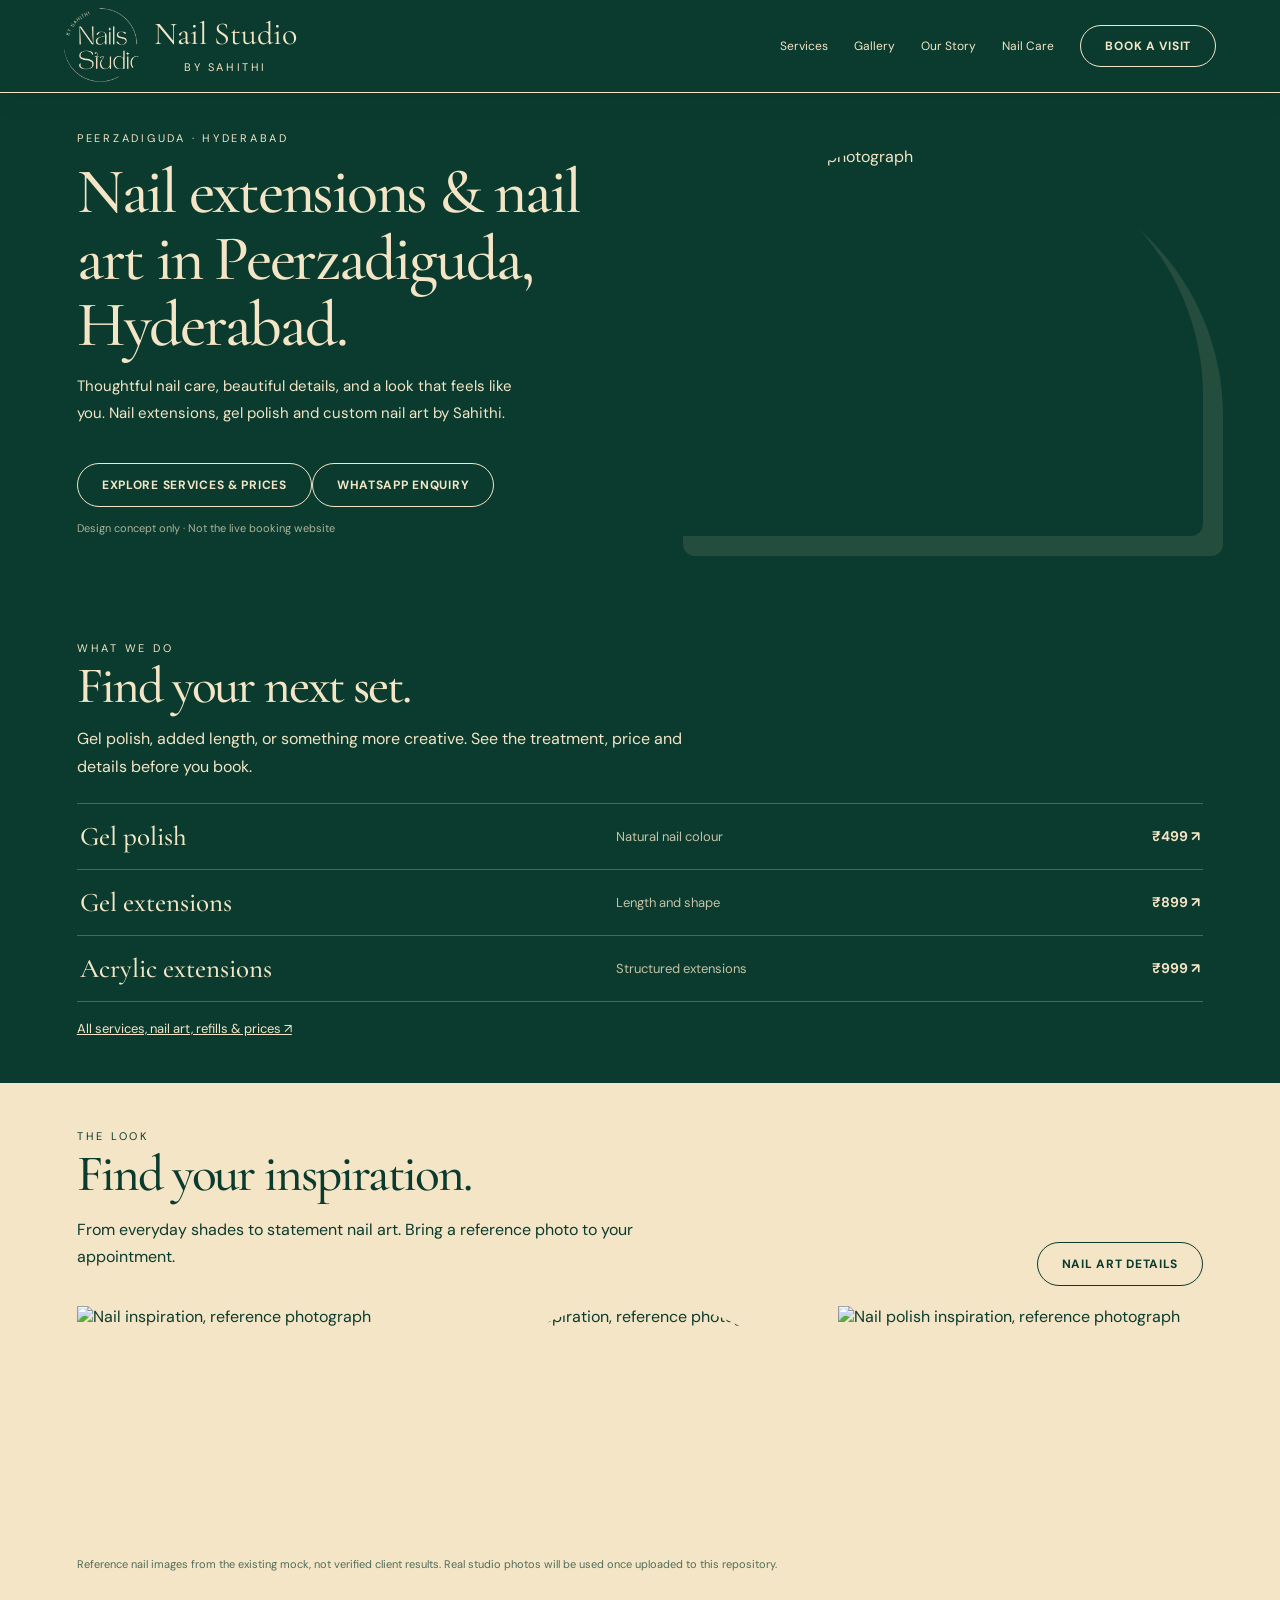
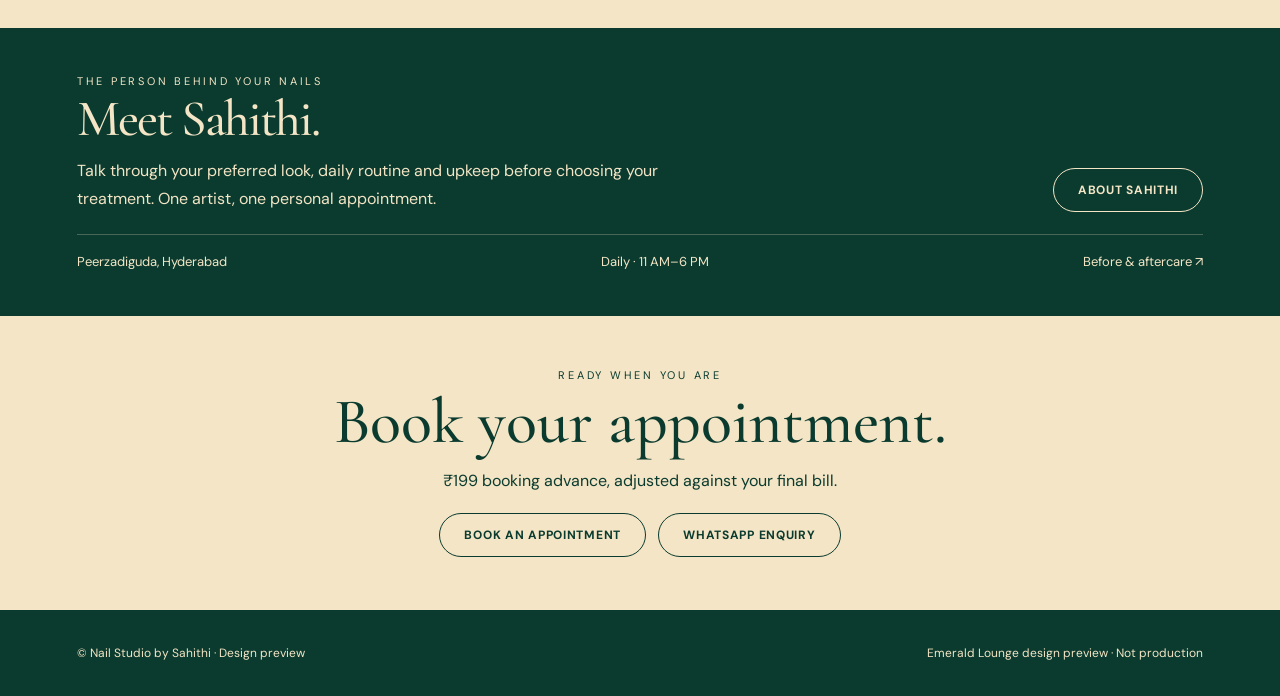
==== commit a6750223: "Make Emerald homepage compact and information-dense with clear service rows and focused booking" ====
--- a/previews/index.html
+++ b/previews/index.html
@@ -1,13 +1,11 @@
 <!doctype html>
 <html lang="en"><head><meta charset="utf-8"><meta name="viewport" content="width=device-width,initial-scale=1"><title>Nail Extensions & Nail Art in Peerzadiguda, Hyderabad | Nail Studio by Sahithi</title><meta name="description" content="Gel polish, acrylic and gel nail extensions, custom nail art and refills in Peerzadiguda, Hyderabad. Explore prices and book with Sahithi."><meta name="robots" content="noindex,follow"><link href="https://fonts.googleapis.com/css2?family=DM+Sans:wght@400;500;600;700&family=Manrope:wght@400;600;700&family=Cormorant+Garamond:wght@400;500;600;700&family=Playfair+Display:wght@400;500;600&display=swap" rel="stylesheet"><style>
 :root{scroll-behavior:smooth}*{box-sizing:border-box}body{margin:0;font-family:'DM Sans',sans-serif}button,a{cursor:pointer}a{text-decoration:none;color:inherit}.toolbar{position:sticky;top:0;z-index:20;background:#161a18;color:#fff;display:flex;align-items:center;justify-content:space-between;gap:14px;padding:12px 5%;font-size:12px}.toolbar strong{letter-spacing:.1em}.switch{display:flex;background:#ffffff20;border-radius:40px;padding:4px;gap:4px}.switch button{border:0;border-radius:40px;padding:11px 16px;background:transparent;color:#fff;font-weight:600}.switch button.active{background:#f3e5c5;color:#3a010d}.notice{opacity:.65}.site{transition:background .3s;color:var(--ink);background:var(--bg)}.site.emerald{--bg:#0b3b2f;--ink:#f3e5c5;--surface:#154a3b;--accent:#fbe6b7;--contrast:#0b3b2f;--paper:#f3e5c5;--head:'Cormorant Garamond',serif}.site.burgundy{--bg:#f3e5c5;--ink:#560b19;--surface:#fbe6b7;--accent:#560b19;--contrast:#f3e5c5;--paper:#fbe6b7;--head:'Playfair Display',serif}.nav{position:sticky;top:60px;z-index:15;background:var(--bg);display:flex;align-items:center;justify-content:space-between;gap:16px;padding:30px 6%;min-height:112px;border-bottom:1px solid currentColor;box-shadow:0 7px 24px #00000012}.brand{display:flex;align-items:center;gap:14px;font-family:var(--head);font-size:32px;line-height:1}.brand-logo-frame{width:90px;height:90px;flex:none;overflow:visible;border-radius:50%;display:grid;place-items:center}.brand-logo{width:100%;height:100%;object-fit:contain;transform:none}.burgundy .brand-logo-frame{background:#560b19;border-radius:50%;padding:8px}.brand-text{display:block}.brand small{display:block;font:10px 'DM Sans',sans-serif;letter-spacing:.34em;text-align:center;margin-top:8px}.navlinks{display:flex;gap:26px;align-items:center;font-size:12px}.pill{display:inline-block;border:1px solid currentColor;border-radius:100px;padding:13px 24px;font-size:12px;font-weight:700;letter-spacing:.06em}.hero{display:grid;grid-template-columns:1fr 1fr;min-height:620px;align-items:center;gap:5%;padding:65px 6% 85px}.eyebrow{font-size:11px;letter-spacing:.25em;text-transform:uppercase}.hero h1{font-family:var(--head);font-weight:500;font-size:clamp(64px,7.5vw,130px);line-height:.9;letter-spacing:-.035em;margin:26px 0}.hero p{line-height:1.8;max-width:450px;font-size:15px}.hero img{width:100%;height:540px;object-fit:cover}.hero .pill{margin-top:24px}.emerald .hero img{border-radius:250px 250px 12px 12px;box-shadow:20px 20px 0 #fbe6b71a}.burgundy .hero{grid-template-columns:1.1fr .9fr}.burgundy .hero img{border-radius:160px 160px 0 0;transform:rotate(2deg)}.burgundy .hero h1{font-size:clamp(60px,6.5vw,110px)}.section{padding:85px 6%}.section h2{font:500 clamp(44px,5vw,80px)/1 var(--head);margin:10px 0 22px}.intro{max-width:750px;line-height:1.75}.cards{display:grid;grid-template-columns:repeat(3,1fr);gap:18px;margin-top:40px}.card{padding:30px;min-height:220px;background:var(--surface);display:flex;flex-direction:column;justify-content:space-between}.card h3{font:500 32px var(--head);margin:0}.card p{font-size:13px;line-height:1.7}.card b{font-size:18px}.emerald .card{border:1px solid #fbe6b72e;border-radius:120px 120px 10px 10px;text-align:center;padding-top:60px}.burgundy .card{border-left:3px solid #560b19}.contrast{background:var(--paper);color:var(--contrast)}.emerald .contrast{--contrast:#0b3b2f}.burgundy .contrast{--contrast:#560b19}.gallery{display:grid;grid-template-columns:1fr 1fr 1fr;gap:16px;margin-top:32px}.gallery img{width:100%;height:360px;object-fit:cover}.emerald .gallery img:nth-child(2){border-radius:160px 160px 0 0}.burgundy .gallery img:nth-child(2){margin-top:40px}.about{display:grid;grid-template-columns:.75fr 1.25fr;gap:8%;align-items:center}.about img{width:100%;height:440px;object-fit:cover}.about p,.guide p{line-height:1.85}.guide{display:grid;grid-template-columns:repeat(3,1fr);gap:30px;margin-top:30px}.guide article{border-top:1px solid currentColor;padding-top:20px}.guide h3{font:500 30px var(--head)}.price-table{display:grid;grid-template-columns:1fr 1fr;gap:0 40px}.price-table div{padding:16px 0;border-bottom:1px solid currentColor;display:flex;justify-content:space-between;gap:15px;font-size:13px}.cta{text-align:center;padding:100px 6%}.cta h2{font:500 clamp(55px,7vw,110px)/1 var(--head);margin:10px auto 30px;max-width:850px}.footer{padding:35px 6%;border-top:1px solid currentColor;display:flex;justify-content:space-between;font-size:12px;gap:20px}.emerald .pill:hover{background:#fbe6b7;color:#0b3b2f}.burgundy .pill:hover{background:#560b19;color:#f3e5c5}.emerald .section h2{letter-spacing:-.04em}.burgundy .eyebrow{font-weight:700}.burgundy .section h2{letter-spacing:-.06em}.preview-note{font-size:11px;opacity:.7;margin-top:16px}@media(max-width:760px){.toolbar{flex-wrap:wrap;justify-content:center}.notice{display:none}.navlinks a:not(.pill){display:none}.nav{top:94px;padding:14px 5%;min-height:112px}.brand{font-size:23px;gap:8px}.brand-logo-frame{width:82px;height:82px}.brand-logo{transform:none}.hero{grid-template-columns:1fr!important;padding:50px 5%;gap:35px}.hero h1{font-size:66px!important}.hero img{height:400px;transform:none!important}.section{padding:60px 5%}.cards,.gallery,.guide,.price-table,.about{grid-template-columns:1fr}.gallery img{height:300px}.gallery img:nth-child(2){margin:0}.footer{flex-direction:column}.card{min-height:170px}.emerald .card{border-radius:40px 40px 8px 8px;padding-top:25px}.about img{height:320px}}
-.brand-logo-frame{width:116px;height:116px;flex:none;overflow:visible;display:grid;place-items:center;border-radius:50%}.brand-logo{display:block;width:100%;height:100%;object-fit:contain;transform:none}.burgundy .brand-logo-frame{background:#560b19;padding:10px}.nav{min-height:150px}.brand{gap:18px}@media(max-width:760px){.nav{top:94px;display:flex;flex-direction:column;justify-content:center;align-items:center;gap:16px;padding:20px 5% 24px;min-height:0}.brand{display:flex;flex-direction:column;align-items:center;gap:10px;text-align:center;font-size:27px}.brand-logo-frame{width:150px;height:150px}.brand-text{text-align:center}.brand small{text-align:center;margin-top:8px}.navlinks{display:flex;justify-content:center;width:100%}.navlinks .pill{padding:12px 28px;white-space:nowrap}.burgundy .brand-logo-frame{padding:12px}.site .hero{scroll-margin-top:110px}}/* Header proportions: logo is the sizing reference */.site .nav{position:sticky;top:0;z-index:15;display:flex;flex-direction:row;align-items:center;justify-content:space-between;gap:clamp(8px,2vw,22px);height:auto;min-height:0;padding:12px 5%;background:var(--bg)}.site .brand{display:flex;flex-direction:row;align-items:center;gap:clamp(8px,2vw,18px);min-width:0;text-align:left;font-size:clamp(19px,2.6vw,32px)}.site .brand-logo-frame{width:clamp(82px,10vw,118px);height:clamp(82px,10vw,118px);flex-shrink:0;display:grid;place-items:center;overflow:visible;border-radius:50%}.site .brand-logo{width:100%;height:100%;display:block;object-fit:contain;transform:none}.site .brand-text{display:block;min-width:0;text-align:left}.site .brand small{text-align:center;letter-spacing:.23em;font-size:clamp(8px,1vw,11px)}.site .navlinks{width:auto;display:flex;align-items:center;justify-content:flex-end;flex-shrink:0}.site .navlinks .pill{white-space:nowrap;padding:12px clamp(12px,2vw,24px);font-size:clamp(10px,1vw,12px)}.site.burgundy .brand-logo-frame{background:#560b19;padding:9px}@media(max-width:760px){.site .nav{padding:12px 4%;gap:8px}.site .brand{gap:8px;font-size:clamp(18px,4.6vw,25px)}.site .brand-logo-frame{width:clamp(76px,23vw,105px);height:clamp(76px,23vw,105px)}.site .brand small{font-size:8px;letter-spacing:.18em;margin-top:6px}.site .navlinks .pill{padding:11px 10px;font-size:10px;white-space:normal;max-width:118px;text-align:center;line-height:1.25}.site.burgundy .brand-logo-frame{padding:7px}}@media(max-width:390px){.site .brand{font-size:17px}.site .brand-logo-frame{width:74px;height:74px}.site .navlinks .pill{max-width:95px;padding:10px 7px}}/* Alignment correction: image and title share one centered horizontal axis. */.site .nav{align-items:center}.site .brand{display:flex;flex-direction:row;align-items:center;justify-content:flex-start;gap:14px;line-height:1;flex:0 1 auto}.site .brand-logo-frame{display:flex;align-items:center;justify-content:center;width:104px;height:104px;flex:0 0 104px;padding:0;overflow:hidden;border-radius:50%}.site .brand-logo{display:block;width:100%;height:100%;object-fit:contain;object-position:center;transform:none}.site .brand-text{display:flex;flex-direction:column;align-items:center;justify-content:center;text-align:center;white-space:nowrap}.site .brand small{margin-top:10px;text-align:center}.site.burgundy .brand-logo-frame{background:#560b19;padding:7px}@media(max-width:760px){.site .nav{align-items:center}.site .brand{gap:10px;align-items:center;flex-direction:row}.site .brand-logo-frame{width:90px;height:90px;flex:0 0 90px}.site .brand-text{font-size:clamp(17px,4.7vw,25px)}.site .brand small{font-size:8px;letter-spacing:.16em;margin-top:7px}.site.burgundy .brand-logo-frame{padding:6px}}@media(max-width:390px){.site .brand-logo-frame{width:76px;height:76px;flex-basis:76px}.site .brand{gap:7px}}/* Fill the existing circular logo viewport without changing header dimensions. */.site .brand-logo-frame{overflow:hidden}.site .brand-logo{width:100%;height:100%;object-fit:contain;object-position:center;transform:scale(1.18);transform-origin:50% 50%}.site.burgundy .brand-logo-frame{padding:0}.site.burgundy .brand-logo{transform:scale(1.18)}.site .card{color:inherit;text-decoration:none}.site .card:hover{outline:2px solid var(--ink);outline-offset:3px}.site .hero h1{font-size:clamp(44px,5.4vw,88px);line-height:1.04}.site .hero{min-height:0}@media(max-width:760px){.site .hero h1{font-size:clamp(42px,9vw,66px)!important}.site .hero .pill{margin:12px 6px 0 0}}.toolbar,.switch{display:none!important}.site .nav{top:0}.site{--bg:#0b3b2f;--ink:#f3e5c5;--surface:#154a3b;--accent:#fbe6b7;--contrast:#0b3b2f;--paper:#f3e5c5;--head:'Cormorant Garamond',serif}</style></head><body><main id="site" class="site emerald">
+.brand-logo-frame{width:116px;height:116px;flex:none;overflow:visible;display:grid;place-items:center;border-radius:50%}.brand-logo{display:block;width:100%;height:100%;object-fit:contain;transform:none}.burgundy .brand-logo-frame{background:#560b19;padding:10px}.nav{min-height:150px}.brand{gap:18px}@media(max-width:760px){.nav{top:94px;display:flex;flex-direction:column;justify-content:center;align-items:center;gap:16px;padding:20px 5% 24px;min-height:0}.brand{display:flex;flex-direction:column;align-items:center;gap:10px;text-align:center;font-size:27px}.brand-logo-frame{width:150px;height:150px}.brand-text{text-align:center}.brand small{text-align:center;margin-top:8px}.navlinks{display:flex;justify-content:center;width:100%}.navlinks .pill{padding:12px 28px;white-space:nowrap}.burgundy .brand-logo-frame{padding:12px}.site .hero{scroll-margin-top:110px}}/* Header proportions: logo is the sizing reference */.site .nav{position:sticky;top:0;z-index:15;display:flex;flex-direction:row;align-items:center;justify-content:space-between;gap:clamp(8px,2vw,22px);height:auto;min-height:0;padding:12px 5%;background:var(--bg)}.site .brand{display:flex;flex-direction:row;align-items:center;gap:clamp(8px,2vw,18px);min-width:0;text-align:left;font-size:clamp(19px,2.6vw,32px)}.site .brand-logo-frame{width:clamp(82px,10vw,118px);height:clamp(82px,10vw,118px);flex-shrink:0;display:grid;place-items:center;overflow:visible;border-radius:50%}.site .brand-logo{width:100%;height:100%;display:block;object-fit:contain;transform:none}.site .brand-text{display:block;min-width:0;text-align:left}.site .brand small{text-align:center;letter-spacing:.23em;font-size:clamp(8px,1vw,11px)}.site .navlinks{width:auto;display:flex;align-items:center;justify-content:flex-end;flex-shrink:0}.site .navlinks .pill{white-space:nowrap;padding:12px clamp(12px,2vw,24px);font-size:clamp(10px,1vw,12px)}.site.burgundy .brand-logo-frame{background:#560b19;padding:9px}@media(max-width:760px){.site .nav{padding:12px 4%;gap:8px}.site .brand{gap:8px;font-size:clamp(18px,4.6vw,25px)}.site .brand-logo-frame{width:clamp(76px,23vw,105px);height:clamp(76px,23vw,105px)}.site .brand small{font-size:8px;letter-spacing:.18em;margin-top:6px}.site .navlinks .pill{padding:11px 10px;font-size:10px;white-space:normal;max-width:118px;text-align:center;line-height:1.25}.site.burgundy .brand-logo-frame{padding:7px}}@media(max-width:390px){.site .brand{font-size:17px}.site .brand-logo-frame{width:74px;height:74px}.site .navlinks .pill{max-width:95px;padding:10px 7px}}/* Alignment correction: image and title share one centered horizontal axis. */.site .nav{align-items:center}.site .brand{display:flex;flex-direction:row;align-items:center;justify-content:flex-start;gap:14px;line-height:1;flex:0 1 auto}.site .brand-logo-frame{display:flex;align-items:center;justify-content:center;width:104px;height:104px;flex:0 0 104px;padding:0;overflow:hidden;border-radius:50%}.site .brand-logo{display:block;width:100%;height:100%;object-fit:contain;object-position:center;transform:none}.site .brand-text{display:flex;flex-direction:column;align-items:center;justify-content:center;text-align:center;white-space:nowrap}.site .brand small{margin-top:10px;text-align:center}.site.burgundy .brand-logo-frame{background:#560b19;padding:7px}@media(max-width:760px){.site .nav{align-items:center}.site .brand{gap:10px;align-items:center;flex-direction:row}.site .brand-logo-frame{width:90px;height:90px;flex:0 0 90px}.site .brand-text{font-size:clamp(17px,4.7vw,25px)}.site .brand small{font-size:8px;letter-spacing:.16em;margin-top:7px}.site.burgundy .brand-logo-frame{padding:6px}}@media(max-width:390px){.site .brand-logo-frame{width:76px;height:76px;flex-basis:76px}.site .brand{gap:7px}}/* Fill the existing circular logo viewport without changing header dimensions. */.site .brand-logo-frame{overflow:hidden}.site .brand-logo{width:100%;height:100%;object-fit:contain;object-position:center;transform:scale(1.18);transform-origin:50% 50%}.site.burgundy .brand-logo-frame{padding:0}.site.burgundy .brand-logo{transform:scale(1.18)}.site .card{color:inherit;text-decoration:none}.site .card:hover{outline:2px solid var(--ink);outline-offset:3px}.site .hero h1{font-size:clamp(44px,5.4vw,88px);line-height:1.04}.site .hero{min-height:0}@media(max-width:760px){.site .hero h1{font-size:clamp(42px,9vw,66px)!important}.site .hero .pill{margin:12px 6px 0 0}}.toolbar,.switch{display:none!important}.site .nav{top:0}.site{--bg:#0b3b2f;--ink:#f3e5c5;--surface:#154a3b;--accent:#fbe6b7;--contrast:#0b3b2f;--paper:#f3e5c5;--head:'Cormorant Garamond',serif}.site .hero{padding:38px 6% 45px;gap:4%;min-height:0}.site .hero h1{font-size:clamp(40px,5vw,76px);margin:14px 0}.site .hero img{height:390px}.site .hero p{margin:12px 0}.site .section{padding:46px 6%}.site .section h2{font-size:clamp(38px,4vw,58px);margin:6px 0 12px}.site .section .intro{margin:0;max-width:640px}.site .service-list{margin-top:22px;border-top:1px solid #f3e5c544}.site .service-list a{display:grid;grid-template-columns:1fr 1fr auto;align-items:center;gap:12px;padding:16px 3px;border-bottom:1px solid #f3e5c544;text-decoration:none}.site .service-list strong{font:500 27px 'Cormorant Garamond',serif}.site .service-list span{font-size:13px;opacity:.8}.site .service-list b{font-size:14px}.site .more-link{margin:18px 0 0;font-size:13px;text-decoration:underline}.site .split-head{display:flex;align-items:end;justify-content:space-between;gap:25px}.site .split-head p{max-width:590px;line-height:1.7}.site .gallery{margin-top:20px}.site .gallery img{height:235px}.site .info-strip{margin-top:22px;border-top:1px solid #f3e5c544;padding-top:18px;display:flex;gap:20px;justify-content:space-between;font-size:13px}.site .cta{padding:52px 6%}.site .cta h2{font-size:clamp(43px,5vw,66px);margin:8px auto 14px}.site .cta .actions{display:flex;justify-content:center;flex-wrap:wrap;gap:12px;margin-top:22px}.site .preview-note{font-size:11px}.site .nav{padding:8px 5%}.site .brand-logo-frame{width:76px;height:76px;flex-basis:76px}@media(max-width:760px){.site .hero{padding:30px 5% 36px;gap:22px}.site .hero img{height:280px}.site .section{padding:38px 5%}.site .service-list a{grid-template-columns:1fr auto}.site .service-list span{grid-column:1;grid-row:2}.site .service-list b{grid-column:2;grid-row:1 / span 2}.site .split-head{align-items:start;flex-direction:column;gap:10px}.site .gallery{grid-template-columns:repeat(3,1fr);gap:6px}.site .gallery img{height:130px}.site .info-strip{flex-wrap:wrap;justify-content:flex-start}.site .cta{padding:45px 5%}.site .brand-logo-frame{width:70px;height:70px;flex-basis:70px}}</style></head><body><main id="site" class="site emerald">
 <header class="nav"><a href="#top" class="brand"><span class="brand-logo-frame"><img class="brand-logo" src="assets/sahithi-logo.PNG" alt="Nail Studio by Sahithi logo" onerror="this.parentElement.style.display='none'"></span><span class="brand-text">Nail Studio<small>BY SAHITHI</small></span></a><nav class="navlinks"><a href="services/index.html">Services</a><a href="#gallery">Gallery</a><a href="about.html">Our Story</a><a href="nail-care.html">Nail Care</a><a class="pill" href="book.html">BOOK A VISIT</a></nav></header>
 <section class="hero" id="top"><div><div class="eyebrow">Peerzadiguda · Hyderabad</div><h1 id="heroTitle">Nail extensions & nail art in Peerzadiguda, Hyderabad.</h1><p>Thoughtful nail care, beautiful details, and a look that feels like you. Nail extensions, gel polish and custom nail art by Sahithi.</p><a class="pill" href="services/index.html">EXPLORE SERVICES & PRICES</a><a class="pill" href="https://wa.me/918331910460?text=Hi%20Sahithi%2C%20I%20have%20a%20question%20about%20your%20nail%20services." target="_blank" rel="noopener">WHATSAPP ENQUIRY</a><p class="preview-note">Design concept only · Not the live booking website</p></div><img id="heroImage" alt="Editorial nail design photograph" src="https://images.unsplash.com/photo-1604654894610-df63bc536371?w=1000&auto=format&fit=crop&q=85"></section>
-<section class="section" id="services"><div class="eyebrow">A look that suits your life</div><h2>Beautiful nails, thoughtfully done.</h2><p class="intro">Whether you want natural colour, extra length or detailed nail art, Sahithi helps you choose based on your preferred look, daily routine and maintenance needs.</p><div class="cards"><a class="card" href="services/gel-polish.html"><h3>Gel Polish</h3><p>Colour for your natural nails. A simple option for beginners with healthy nails. Approximately 45–60 minutes.</p><b>₹499 · View details ↗</b></a><a class="card" href="services/gel-extensions.html"><h3>Gel Extensions</h3><p>Flexible added length, shaped to suit your hands. Extensions generally take 1½–2 hours.</p><b>₹899 · View details ↗</b></a><a class="card" href="services/acrylic-extensions.html"><h3>Acrylic Extensions</h3><p>A firmer finish for added length, tailored to your preferred shape and style.</p><b>₹999 · View details ↗</b></a></div><p class="preview-note"><a href="services/other-extensions.html">Explore full tips, form gel and polygel →</a></p></section>
-<section class="section contrast" id="gallery"><div class="eyebrow">See the possibilities</div><h2>Imagine your next set.</h2><p class="intro">From subtle everyday shades to French tips, chrome, cat eye and statement details. Reference photographs are welcome.</p><div class="gallery"><img loading="lazy" alt="Manicure inspiration" src="https://images.unsplash.com/photo-1610992015732-2449b76344bc?w=700&auto=format&fit=crop&q=80"><img loading="lazy" alt="Nail art inspiration" src="https://images.unsplash.com/photo-1632345031435-8727f6897d53?w=700&auto=format&fit=crop&q=80"><img loading="lazy" alt="Nail polish inspiration" src="https://images.unsplash.com/photo-1604654894610-df63bc536371?w=700&auto=format&fit=crop&q=80"></div><p class="preview-note">Placeholder inspiration photographs — replace with Sahithi's actual work before publishing as a business site.</p></section>
-<section class="section" id="about"><div class="eyebrow">A note from the artist</div><h2>Meet Sahithi.</h2><p class="intro">A thoughtful nail artist who loves helping clients find their personal style, one detail at a time.</p><a class="pill" href="about.html">READ HER STORY ↗</a></section>
-<section class="section contrast" id="care"><div class="eyebrow">Before and after your visit</div><h2>A little care goes a long way.</h2><p class="intro">What to bring, what happens during your appointment and how to care for your nails afterwards.</p><a class="pill" href="nail-care.html">READ THE NAIL CARE GUIDE ↗</a></section>
-<section class="section" id="prices"><div class="eyebrow">Our menu</div><h2>Know your options.</h2><p class="intro">Explore gel polish, extensions, nail art, refills and removals, with prices and a short explanation of each treatment.</p><a class="pill" href="services/index.html">EXPLORE ALL SERVICES & PRICES ↗</a></section>
-<section class="cta contrast" id="booking"><div class="eyebrow">Your appointment awaits</div><h2>Let's create your next favourite set.</h2><p>Peerzadiguda, Hyderabad · Monday–Sunday, 11 AM–6 PM</p><a class="pill" href="book.html">BOOK AN APPOINTMENT</a> <a class="pill" href="https://wa.me/918331910460?text=Hi%20Sahithi%2C%20I%27d%20like%20to%20enquire%20about%20a%20nail%20appointment." target="_blank" rel="noopener">WHATSAPP ENQUIRY</a><p class="preview-note">WhatsApp: +91 83319 10460 · Instagram: @nailsbysahithi</p></section>
+<section class="section compact" id="services"><div class="eyebrow">What we do</div><h2>Find your next set.</h2><p class="intro">Gel polish, added length, or something more creative. See the treatment, price and details before you book.</p><div class="service-list"><a href="services/gel-polish.html"><strong>Gel polish</strong><span>Natural nail colour</span><b>₹499 ↗</b></a><a href="services/gel-extensions.html"><strong>Gel extensions</strong><span>Length and shape</span><b>₹899 ↗</b></a><a href="services/acrylic-extensions.html"><strong>Acrylic extensions</strong><span>Structured extensions</span><b>₹999 ↗</b></a></div><p class="more-link"><a href="services/index.html">All services, nail art, refills &amp; prices ↗</a></p></section>
+<section class="section contrast compact" id="gallery"><div class="split-head"><div><div class="eyebrow">The look</div><h2>Find your inspiration.</h2><p>From everyday shades to statement nail art. Bring a reference photo to your appointment.</p></div><a class="pill" href="services/nail-art.html">NAIL ART DETAILS</a></div><div class="gallery"><img loading="lazy" alt="Nail inspiration, reference photograph" src="https://images.unsplash.com/photo-1610992015732-2449b76344bc?w=700&auto=format&fit=crop&q=80"><img loading="lazy" alt="Nail art inspiration, reference photograph" src="https://images.unsplash.com/photo-1632345031435-8727f6897d53?w=700&auto=format&fit=crop&q=80"><img loading="lazy" alt="Nail polish inspiration, reference photograph" src="https://images.unsplash.com/photo-1604654894610-df63bc536371?w=700&auto=format&fit=crop&q=80"></div><p class="preview-note">Reference nail images from the existing mock, not verified client results. Real studio photos will be used once uploaded to this repository.</p></section>
+<section class="section compact" id="about"><div class="split-head"><div><div class="eyebrow">The person behind your nails</div><h2>Meet Sahithi.</h2><p class="intro">Talk through your preferred look, daily routine and upkeep before choosing your treatment. One artist, one personal appointment.</p></div><a class="pill" href="about.html">ABOUT SAHITHI</a></div><div class="info-strip"><span>Peerzadiguda, Hyderabad</span><span>Daily · 11 AM–6 PM</span><a href="nail-care.html">Before &amp; aftercare ↗</a></div></section>
+<section class="cta contrast compact" id="booking"><div class="eyebrow">Ready when you are</div><h2>Book your appointment.</h2><p>₹199 booking advance, adjusted against your final bill.</p><div class="actions"><a class="pill" href="book.html">BOOK AN APPOINTMENT</a><a class="pill" href="https://wa.me/918331910460?text=Hi%20Sahithi%2C%20I%20have%20a%20question%20about%20your%20nail%20services." target="_blank" rel="noopener">WHATSAPP ENQUIRY</a></div></section>
 <footer class="footer"><span>© Nail Studio by Sahithi · Design preview</span><span>Emerald Lounge design preview · Not production</span></footer></main></body></html>
